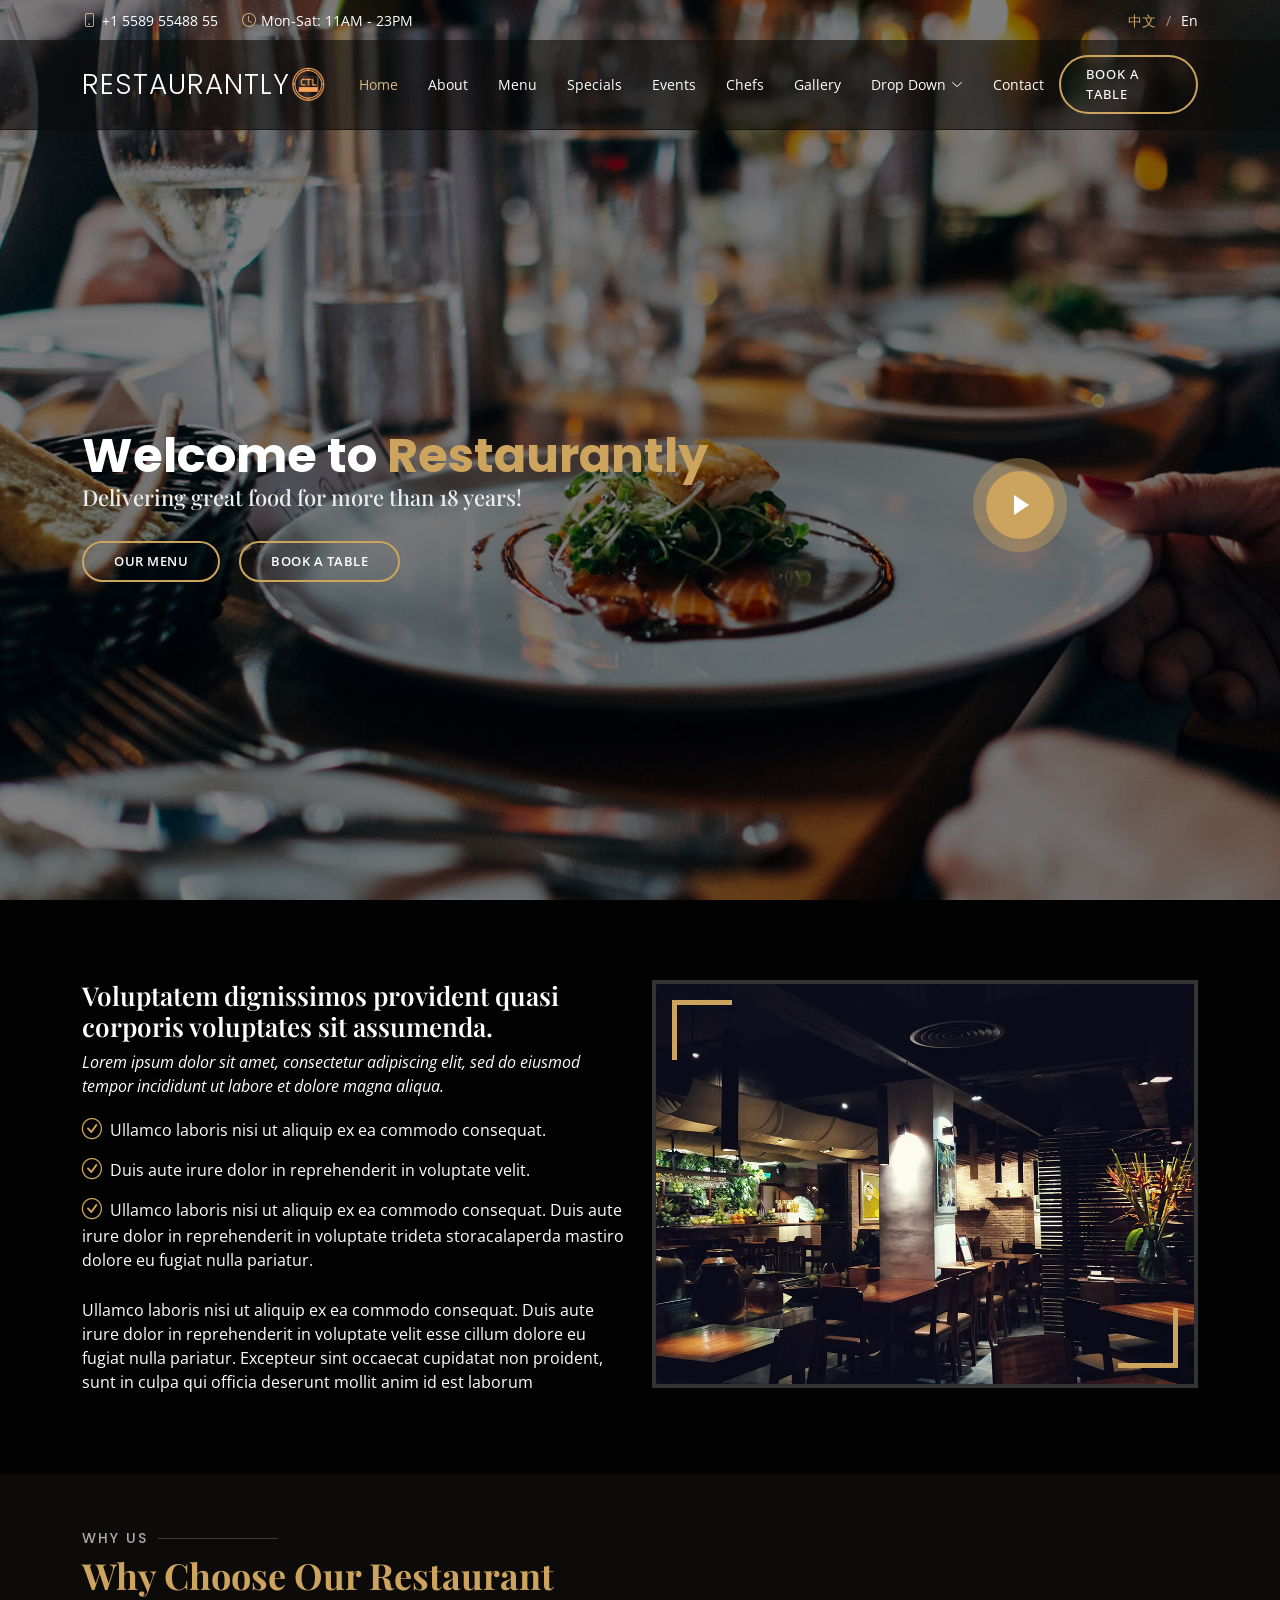
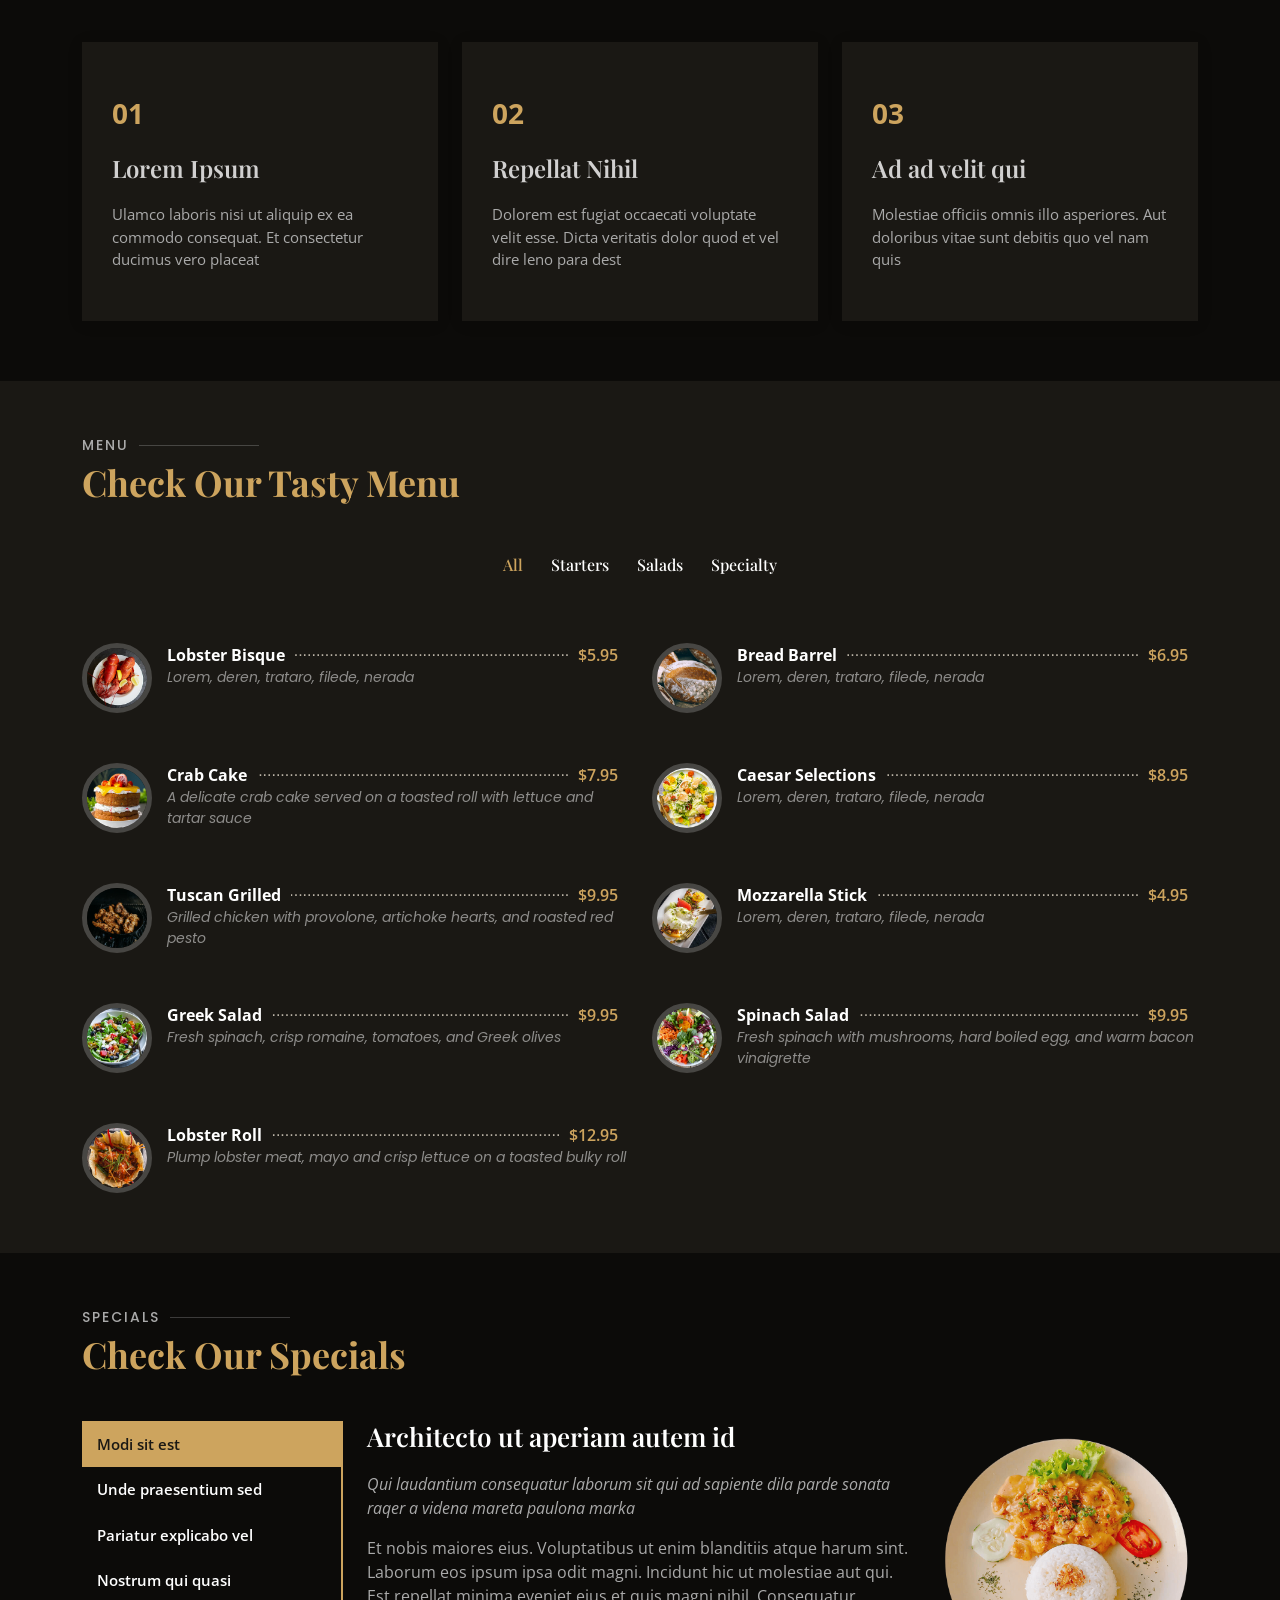
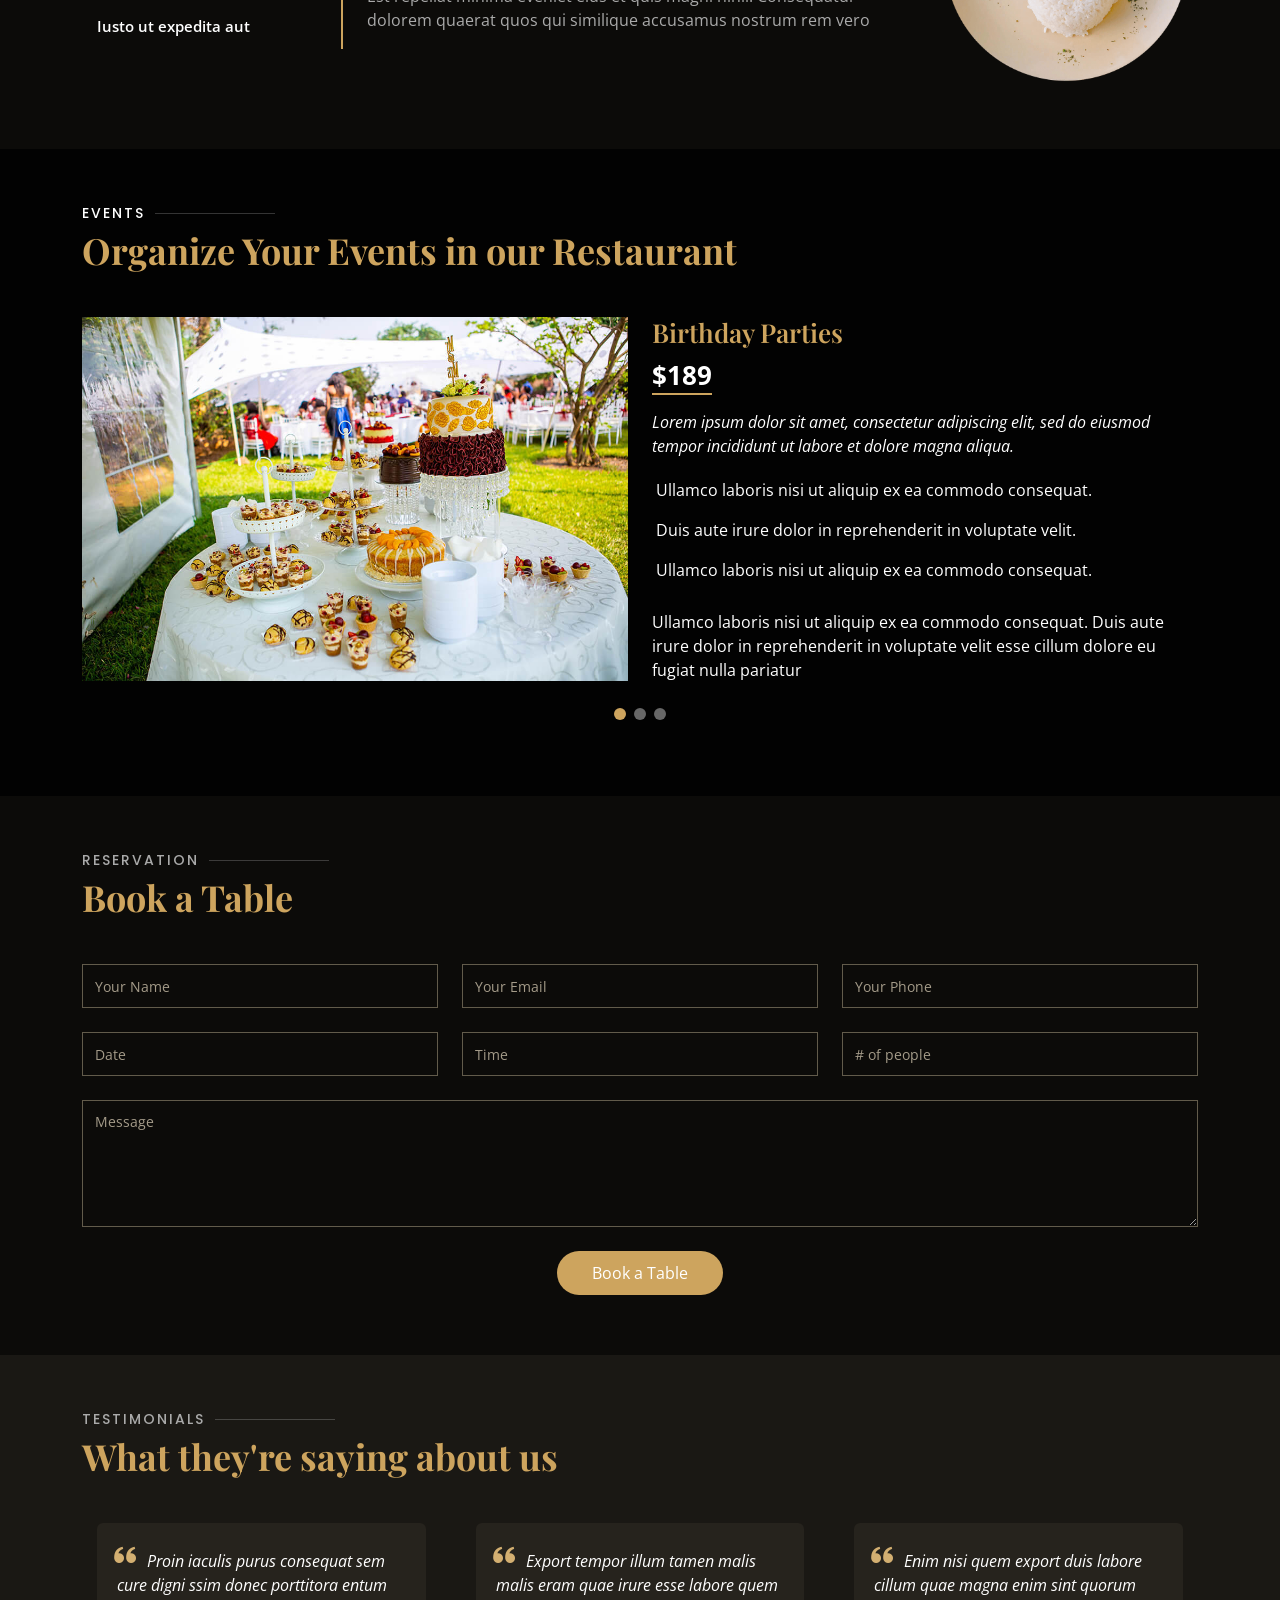
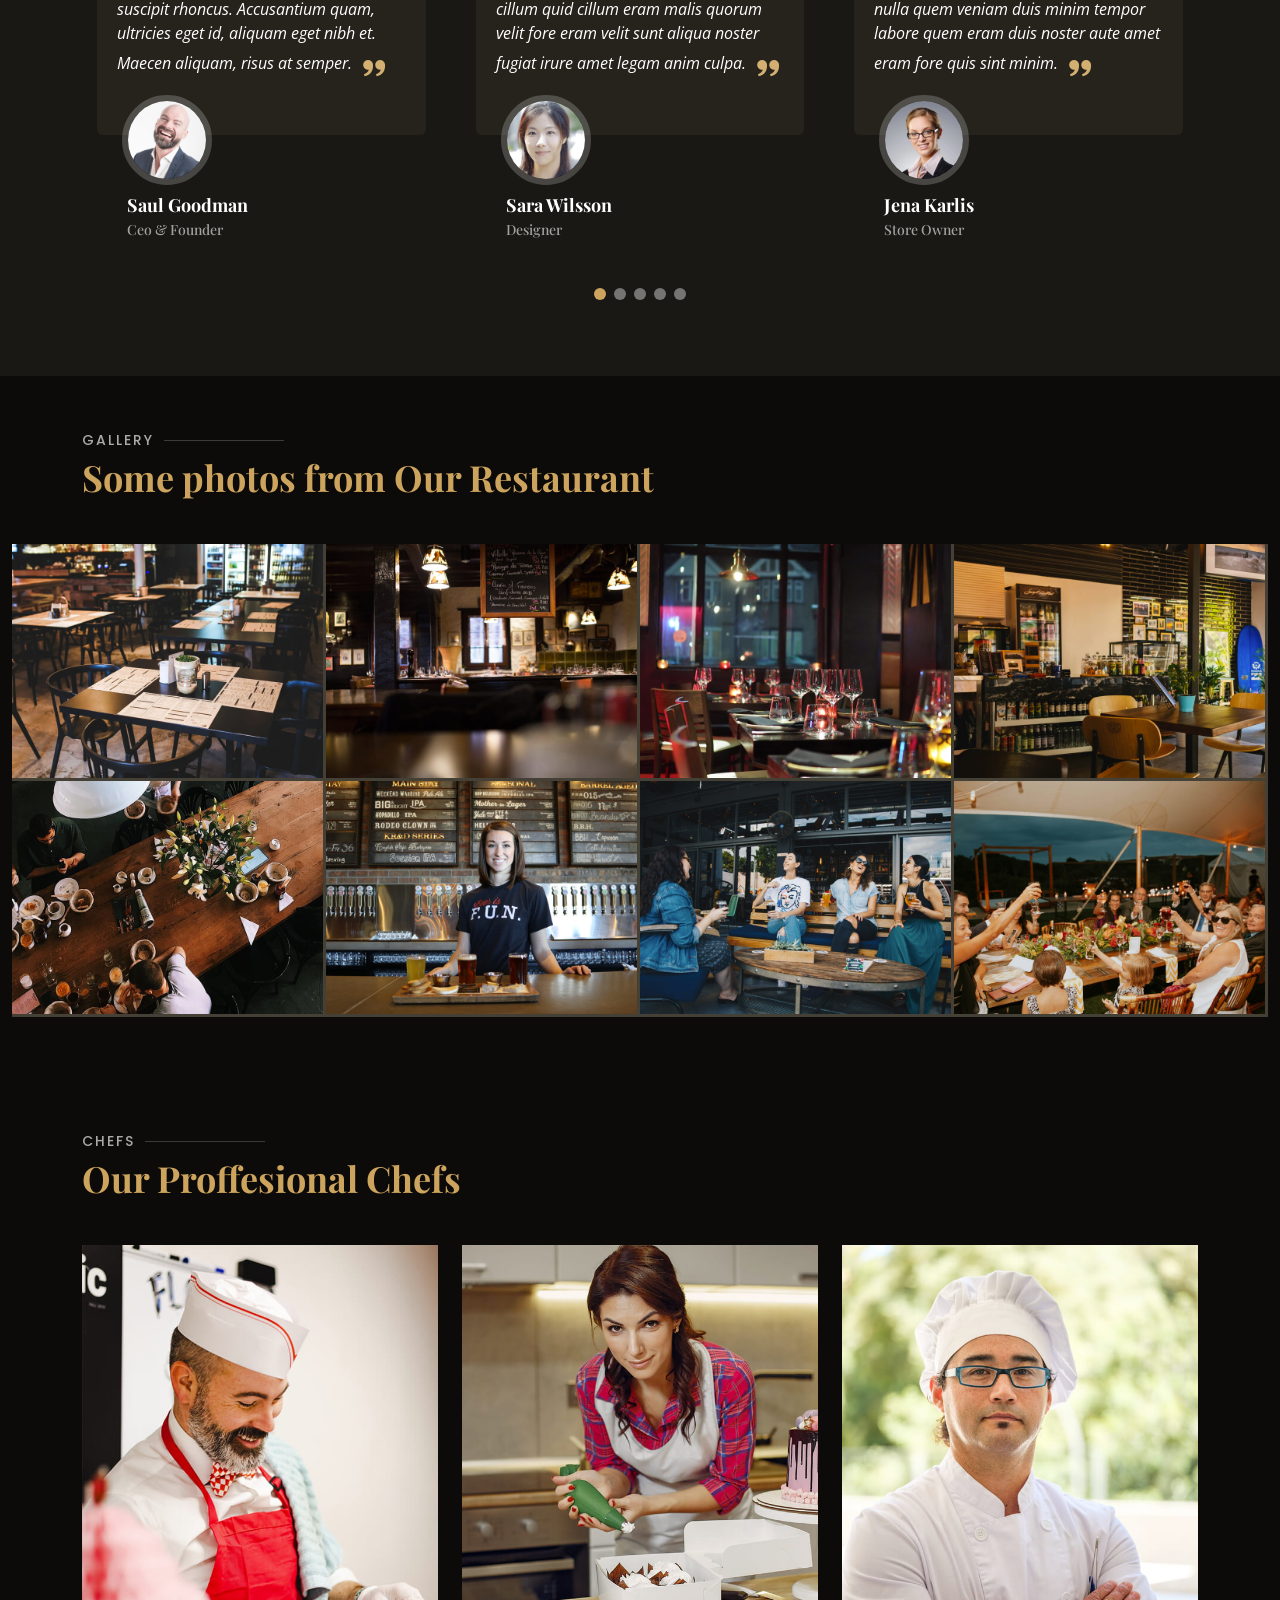
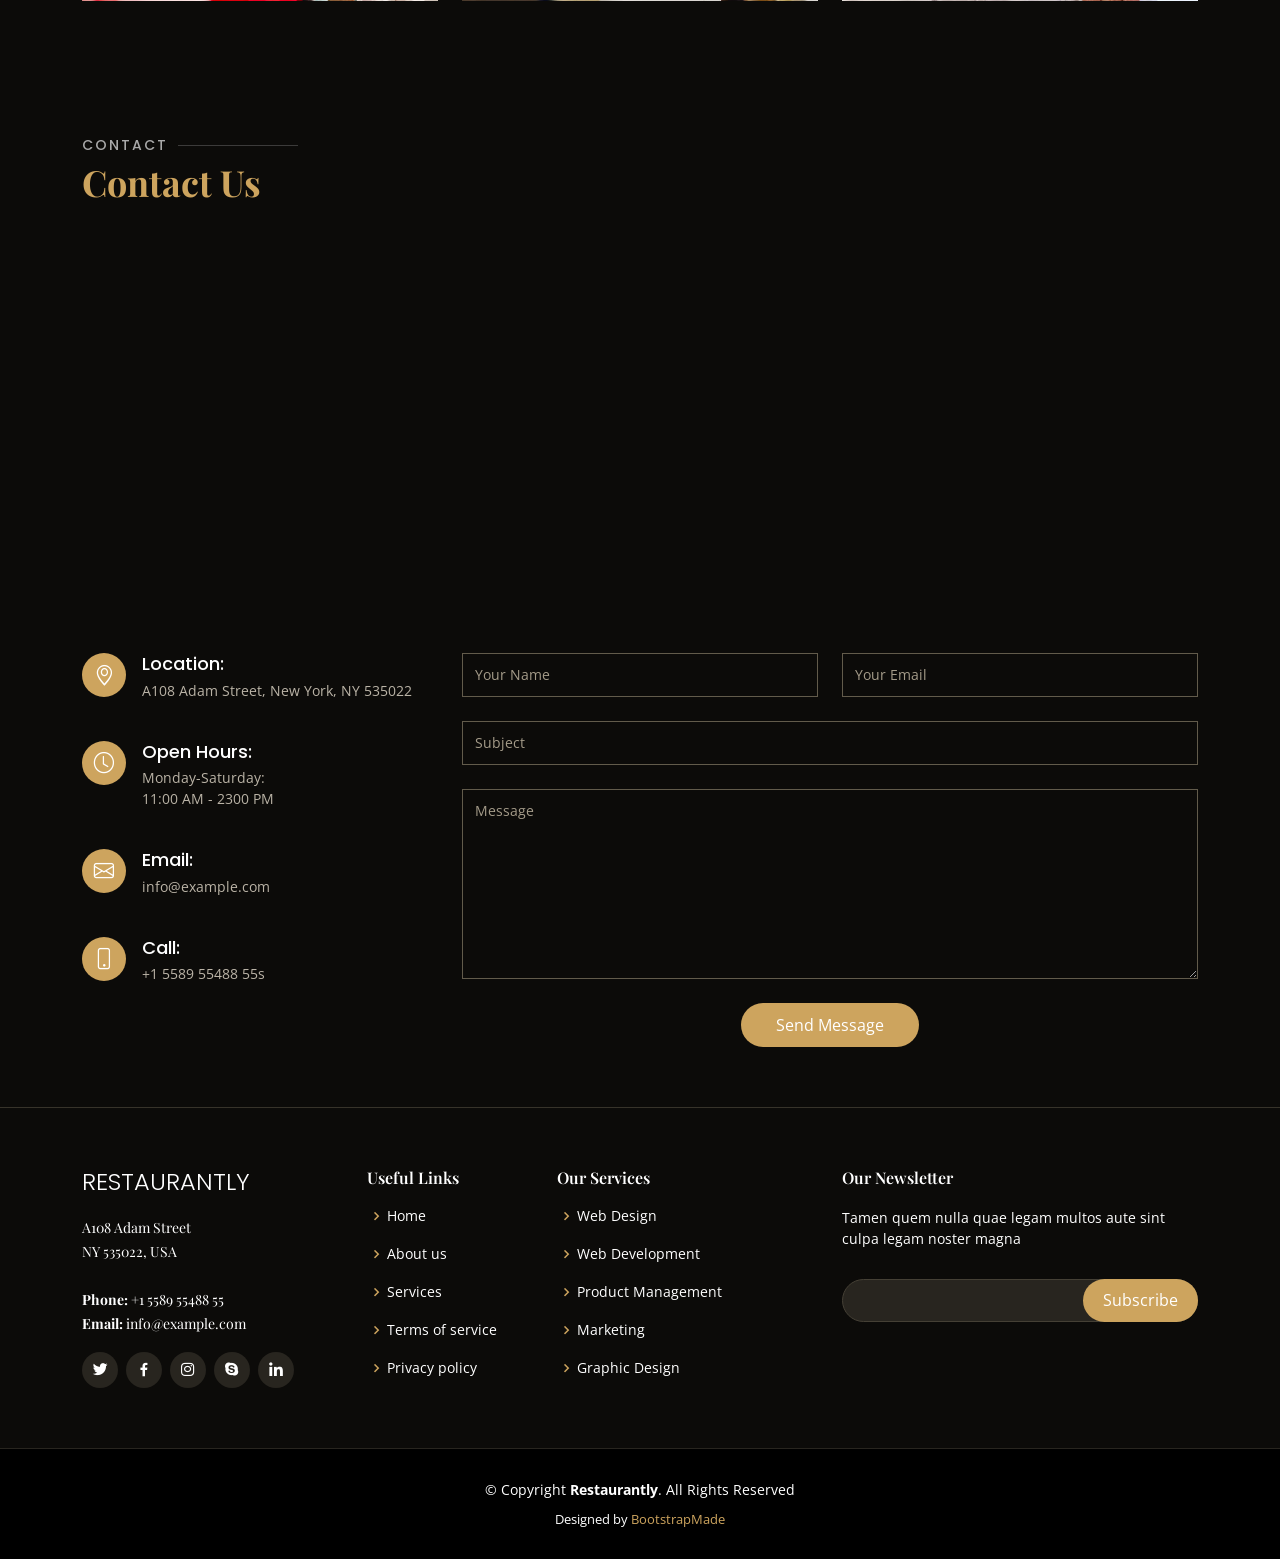
==== index.html @ 4e5dada5 "first commit" ====
<!DOCTYPE html>
<html>

<head>
  <meta charset="utf-8">
  <meta content="width=device-width, initial-scale=1.0" name="viewport">

  <title>Restaurantly Bootstrap Template - Index</title>
  <meta content="" name="description">
  <meta content="" name="keywords">

  <!-- Favicons -->
  <link href="assets/img/favicon.png" rel="icon">
  <link href="assets/img/apple-touch-icon.png" rel="apple-touch-icon">

  <!-- Google Fonts -->
  <link href="https://fonts.googleapis.com/css?family=Open+Sans:300,300i,400,400i,600,600i,700,700i|Playfair+Display:ital,wght@0,400;0,500;0,600;0,700;1,400;1,500;1,600;1,700|Poppins:300,300i,400,400i,500,500i,600,600i,700,700i" rel="stylesheet">

  <!-- Vendor CSS Files -->
  <link href="assets/vendor/animate.css/animate.min.css" rel="stylesheet">
  <link href="assets/vendor/aos/aos.css" rel="stylesheet">
  <link href="assets/vendor/bootstrap/css/bootstrap.min.css" rel="stylesheet">
  <link href="assets/vendor/bootstrap-icons/bootstrap-icons.css" rel="stylesheet">
  <link href="assets/vendor/boxicons/css/boxicons.min.css" rel="stylesheet">
  <link href="assets/vendor/glightbox/css/glightbox.min.css" rel="stylesheet">
  <link href="assets/vendor/swiper/swiper-bundle.min.css" rel="stylesheet">

  <!-- Template Main CSS File -->
  <link href="assets/css/style.css" rel="stylesheet">

  <!-- =======================================================
  * Template Name: Restaurantly - v3.1.0
  * Template URL: https://bootstrapmade.com/restaurantly-restaurant-template/
  * Author: BootstrapMade.com
  * License: https://bootstrapmade.com/license/
  ======================================================== -->
</head>

<body>

  <!-- ======= Top Bar ======= -->
  <div id="topbar" class="d-flex align-items-center fixed-top">
    <div class="container d-flex justify-content-center justify-content-md-between">

      <div class="contact-info d-flex align-items-center">
        <i class="bi bi-phone d-flex align-items-center"><span>+1 5589 55488 55</span></i>
        <i class="bi bi-clock d-flex align-items-center ms-4"><span> Mon-Sat: 11AM - 23PM</span></i>
      </div>

      <div class="languages d-none d-md-flex align-items-center">
        <ul>
          <li>中文</li>
          <li><a href="indexEn.html">En</a></li>
        </ul>
      </div>
    </div>
  </div>

  <!-- ======= Header ======= -->
  <header id="header" class="fixed-top d-flex align-items-cente">
    <div class="container-fluid container-xl d-flex align-items-center justify-content-lg-between">

      <h1 class="logo me-auto me-lg-0"><a href="index.html">Restaurantly</a></h1>
      <!-- Uncomment below if you prefer to use an image logo -->
      <a href="index.html" class="logo me-auto me-lg-0"><img src="assets/img/logo.png" alt="" class="img-fluid"></a>

      <nav id="navbar" class="navbar order-last order-lg-0">
        <ul>
          <li><a class="nav-link scrollto active" href="#hero">Home</a></li>
          <li><a class="nav-link scrollto" href="#about">About</a></li>
          <li><a class="nav-link scrollto" href="#menu">Menu</a></li>
          <li><a class="nav-link scrollto" href="#specials">Specials</a></li>
          <li><a class="nav-link scrollto" href="#events">Events</a></li>
          <li><a class="nav-link scrollto" href="#chefs">Chefs</a></li>
          <li><a class="nav-link scrollto" href="#gallery">Gallery</a></li>
          <li class="dropdown"><a href="#"><span>Drop Down</span> <i class="bi bi-chevron-down"></i></a>
            <ul>
              <li><a href="#">Drop Down 1</a></li>
              <li class="dropdown"><a href="#"><span>Deep Drop Down</span> <i class="bi bi-chevron-right"></i></a>
                <ul>
                  <li><a href="#">Deep Drop Down 1</a></li>
                  <li><a href="#">Deep Drop Down 2</a></li>
                  <li><a href="#">Deep Drop Down 3</a></li>
                  <li><a href="#">Deep Drop Down 4</a></li>
                  <li><a href="#">Deep Drop Down 5</a></li>
                </ul>
              </li>
              <li><a href="#">Drop Down 2</a></li>
              <li><a href="#">Drop Down 3</a></li>
              <li><a href="#">Drop Down 4</a></li>
            </ul>
          </li>
          <li><a class="nav-link scrollto" href="#contact">Contact</a></li>
        </ul>
        <i class="bi bi-list mobile-nav-toggle"></i>
      </nav><!-- .navbar -->
      <a href="#book-a-table" class="book-a-table-btn scrollto d-none d-lg-flex">Book a table</a>

    </div>
  </header><!-- End Header -->

  <!-- ======= Hero Section ======= -->
  <section id="hero" class="d-flex align-items-center">
    <div class="container position-relative text-center text-lg-start" data-aos="zoom-in" data-aos-delay="100">
      <div class="row">
        <div class="col-lg-8">
          <h1>Welcome to <span>Restaurantly</span></h1>
          <h2>Delivering great food for more than 18 years!</h2>

          <div class="btns">
            <a href="#menu" class="btn-menu animated fadeInUp scrollto">Our Menu</a>
            <a href="#book-a-table" class="btn-book animated fadeInUp scrollto">Book a Table</a>
          </div>
        </div>
        <div class="col-lg-4 d-flex align-items-center justify-content-center position-relative" data-aos="zoom-in" data-aos-delay="200">
          <a href="https://www.youtube.com/watch?v=GlrxcuEDyF8" class="glightbox play-btn"></a>
        </div>

      </div>
    </div>
  </section><!-- End Hero -->

  <main id="main">

    <!-- ======= About Section ======= -->
    <section id="about" class="about">
      <div class="container" data-aos="fade-up">

        <div class="row">
          <div class="col-lg-6 order-1 order-lg-2" data-aos="zoom-in" data-aos-delay="100">
            <div class="about-img">
              <img src="assets/img/about.jpg" alt="">
            </div>
          </div>
          <div class="col-lg-6 pt-4 pt-lg-0 order-2 order-lg-1 content">
            <h3>Voluptatem dignissimos provident quasi corporis voluptates sit assumenda.</h3>
            <p class="fst-italic">
              Lorem ipsum dolor sit amet, consectetur adipiscing elit, sed do eiusmod tempor incididunt ut labore et dolore
              magna aliqua.
            </p>
            <ul>
              <li><i class="bi bi-check-circle"></i> Ullamco laboris nisi ut aliquip ex ea commodo consequat.</li>
              <li><i class="bi bi-check-circle"></i> Duis aute irure dolor in reprehenderit in voluptate velit.</li>
              <li><i class="bi bi-check-circle"></i> Ullamco laboris nisi ut aliquip ex ea commodo consequat. Duis aute irure dolor in reprehenderit in voluptate trideta storacalaperda mastiro dolore eu fugiat nulla pariatur.</li>
            </ul>
            <p>
              Ullamco laboris nisi ut aliquip ex ea commodo consequat. Duis aute irure dolor in reprehenderit in voluptate
              velit esse cillum dolore eu fugiat nulla pariatur. Excepteur sint occaecat cupidatat non proident, sunt in
              culpa qui officia deserunt mollit anim id est laborum
            </p>
          </div>
        </div>

      </div>
    </section><!-- End About Section -->

    <!-- ======= Why Us Section ======= -->
    <section id="why-us" class="why-us">
      <div class="container" data-aos="fade-up">

        <div class="section-title">
          <h2>Why Us</h2>
          <p>Why Choose Our Restaurant</p>
        </div>

        <div class="row">

          <div class="col-lg-4">
            <div class="box" data-aos="zoom-in" data-aos-delay="100">
              <span>01</span>
              <h4>Lorem Ipsum</h4>
              <p>Ulamco laboris nisi ut aliquip ex ea commodo consequat. Et consectetur ducimus vero placeat</p>
            </div>
          </div>

          <div class="col-lg-4 mt-4 mt-lg-0">
            <div class="box" data-aos="zoom-in" data-aos-delay="200">
              <span>02</span>
              <h4>Repellat Nihil</h4>
              <p>Dolorem est fugiat occaecati voluptate velit esse. Dicta veritatis dolor quod et vel dire leno para dest</p>
            </div>
          </div>

          <div class="col-lg-4 mt-4 mt-lg-0">
            <div class="box" data-aos="zoom-in" data-aos-delay="300">
              <span>03</span>
              <h4> Ad ad velit qui</h4>
              <p>Molestiae officiis omnis illo asperiores. Aut doloribus vitae sunt debitis quo vel nam quis</p>
            </div>
          </div>

        </div>

      </div>
    </section><!-- End Why Us Section -->

    <!-- ======= Menu Section ======= -->
    <section id="menu" class="menu section-bg">
      <div class="container" data-aos="fade-up">

        <div class="section-title">
          <h2>Menu</h2>
          <p>Check Our Tasty Menu</p>
        </div>

        <div class="row" data-aos="fade-up" data-aos-delay="100">
          <div class="col-lg-12 d-flex justify-content-center">
            <ul id="menu-flters">
              <li data-filter="*" class="filter-active">All</li>
              <li data-filter=".filter-starters">Starters</li>
              <li data-filter=".filter-salads">Salads</li>
              <li data-filter=".filter-specialty">Specialty</li>
            </ul>
          </div>
        </div>

        <div class="row menu-container" data-aos="fade-up" data-aos-delay="200">

          <div class="col-lg-6 menu-item filter-starters">
            <img src="assets/img/menu/lobster-bisque.jpg" class="menu-img" alt="">
            <div class="menu-content">
              <a href="#">Lobster Bisque</a><span>$5.95</span>
            </div>
            <div class="menu-ingredients">
              Lorem, deren, trataro, filede, nerada
            </div>
          </div>

          <div class="col-lg-6 menu-item filter-specialty">
            <img src="assets/img/menu/bread-barrel.jpg" class="menu-img" alt="">
            <div class="menu-content">
              <a href="#">Bread Barrel</a><span>$6.95</span>
            </div>
            <div class="menu-ingredients">
              Lorem, deren, trataro, filede, nerada
            </div>
          </div>

          <div class="col-lg-6 menu-item filter-starters">
            <img src="assets/img/menu/cake.jpg" class="menu-img" alt="">
            <div class="menu-content">
              <a href="#">Crab Cake</a><span>$7.95</span>
            </div>
            <div class="menu-ingredients">
              A delicate crab cake served on a toasted roll with lettuce and tartar sauce
            </div>
          </div>

          <div class="col-lg-6 menu-item filter-salads">
            <img src="assets/img/menu/caesar.jpg" class="menu-img" alt="">
            <div class="menu-content">
              <a href="#">Caesar Selections</a><span>$8.95</span>
            </div>
            <div class="menu-ingredients">
              Lorem, deren, trataro, filede, nerada
            </div>
          </div>

          <div class="col-lg-6 menu-item filter-specialty">
            <img src="assets/img/menu/tuscan-grilled.jpg" class="menu-img" alt="">
            <div class="menu-content">
              <a href="#">Tuscan Grilled</a><span>$9.95</span>
            </div>
            <div class="menu-ingredients">
              Grilled chicken with provolone, artichoke hearts, and roasted red pesto
            </div>
          </div>

          <div class="col-lg-6 menu-item filter-starters">
            <img src="assets/img/menu/mozzarella.jpg" class="menu-img" alt="">
            <div class="menu-content">
              <a href="#">Mozzarella Stick</a><span>$4.95</span>
            </div>
            <div class="menu-ingredients">
              Lorem, deren, trataro, filede, nerada
            </div>
          </div>

          <div class="col-lg-6 menu-item filter-salads">
            <img src="assets/img/menu/greek-salad.jpg" class="menu-img" alt="">
            <div class="menu-content">
              <a href="#">Greek Salad</a><span>$9.95</span>
            </div>
            <div class="menu-ingredients">
              Fresh spinach, crisp romaine, tomatoes, and Greek olives
            </div>
          </div>

          <div class="col-lg-6 menu-item filter-salads">
            <img src="assets/img/menu/spinach-salad.jpg" class="menu-img" alt="">
            <div class="menu-content">
              <a href="#">Spinach Salad</a><span>$9.95</span>
            </div>
            <div class="menu-ingredients">
              Fresh spinach with mushrooms, hard boiled egg, and warm bacon vinaigrette
            </div>
          </div>

          <div class="col-lg-6 menu-item filter-specialty">
            <img src="assets/img/menu/lobster-roll.jpg" class="menu-img" alt="">
            <div class="menu-content">
              <a href="#">Lobster Roll</a><span>$12.95</span>
            </div>
            <div class="menu-ingredients">
              Plump lobster meat, mayo and crisp lettuce on a toasted bulky roll
            </div>
          </div>

        </div>

      </div>
    </section><!-- End Menu Section -->

    <!-- ======= Specials Section ======= -->
    <section id="specials" class="specials">
      <div class="container" data-aos="fade-up">

        <div class="section-title">
          <h2>Specials</h2>
          <p>Check Our Specials</p>
        </div>

        <div class="row" data-aos="fade-up" data-aos-delay="100">
          <div class="col-lg-3">
            <ul class="nav nav-tabs flex-column">
              <li class="nav-item">
                <a class="nav-link active show" data-bs-toggle="tab" href="#tab-1">Modi sit est</a>
              </li>
              <li class="nav-item">
                <a class="nav-link" data-bs-toggle="tab" href="#tab-2">Unde praesentium sed</a>
              </li>
              <li class="nav-item">
                <a class="nav-link" data-bs-toggle="tab" href="#tab-3">Pariatur explicabo vel</a>
              </li>
              <li class="nav-item">
                <a class="nav-link" data-bs-toggle="tab" href="#tab-4">Nostrum qui quasi</a>
              </li>
              <li class="nav-item">
                <a class="nav-link" data-bs-toggle="tab" href="#tab-5">Iusto ut expedita aut</a>
              </li>
            </ul>
          </div>
          <div class="col-lg-9 mt-4 mt-lg-0">
            <div class="tab-content">
              <div class="tab-pane active show" id="tab-1">
                <div class="row">
                  <div class="col-lg-8 details order-2 order-lg-1">
                    <h3>Architecto ut aperiam autem id</h3>
                    <p class="fst-italic">Qui laudantium consequatur laborum sit qui ad sapiente dila parde sonata raqer a videna mareta paulona marka</p>
                    <p>Et nobis maiores eius. Voluptatibus ut enim blanditiis atque harum sint. Laborum eos ipsum ipsa odit magni. Incidunt hic ut molestiae aut qui. Est repellat minima eveniet eius et quis magni nihil. Consequatur dolorem quaerat quos qui similique accusamus nostrum rem vero</p>
                  </div>
                  <div class="col-lg-4 text-center order-1 order-lg-2">
                    <img src="assets/img/specials-1.png" alt="" class="img-fluid">
                  </div>
                </div>
              </div>
              <div class="tab-pane" id="tab-2">
                <div class="row">
                  <div class="col-lg-8 details order-2 order-lg-1">
                    <h3>Et blanditiis nemo veritatis excepturi</h3>
                    <p class="fst-italic">Qui laudantium consequatur laborum sit qui ad sapiente dila parde sonata raqer a videna mareta paulona marka</p>
                    <p>Ea ipsum voluptatem consequatur quis est. Illum error ullam omnis quia et reiciendis sunt sunt est. Non aliquid repellendus itaque accusamus eius et velit ipsa voluptates. Optio nesciunt eaque beatae accusamus lerode pakto madirna desera vafle de nideran pal</p>
                  </div>
                  <div class="col-lg-4 text-center order-1 order-lg-2">
                    <img src="assets/img/specials-2.png" alt="" class="img-fluid">
                  </div>
                </div>
              </div>
              <div class="tab-pane" id="tab-3">
                <div class="row">
                  <div class="col-lg-8 details order-2 order-lg-1">
                    <h3>Impedit facilis occaecati odio neque aperiam sit</h3>
                    <p class="fst-italic">Eos voluptatibus quo. Odio similique illum id quidem non enim fuga. Qui natus non sunt dicta dolor et. In asperiores velit quaerat perferendis aut</p>
                    <p>Iure officiis odit rerum. Harum sequi eum illum corrupti culpa veritatis quisquam. Neque necessitatibus illo rerum eum ut. Commodi ipsam minima molestiae sed laboriosam a iste odio. Earum odit nesciunt fugiat sit ullam. Soluta et harum voluptatem optio quae</p>
                  </div>
                  <div class="col-lg-4 text-center order-1 order-lg-2">
                    <img src="assets/img/specials-3.png" alt="" class="img-fluid">
                  </div>
                </div>
              </div>
              <div class="tab-pane" id="tab-4">
                <div class="row">
                  <div class="col-lg-8 details order-2 order-lg-1">
                    <h3>Fuga dolores inventore laboriosam ut est accusamus laboriosam dolore</h3>
                    <p class="fst-italic">Totam aperiam accusamus. Repellat consequuntur iure voluptas iure porro quis delectus</p>
                    <p>Eaque consequuntur consequuntur libero expedita in voluptas. Nostrum ipsam necessitatibus aliquam fugiat debitis quis velit. Eum ex maxime error in consequatur corporis atque. Eligendi asperiores sed qui veritatis aperiam quia a laborum inventore</p>
                  </div>
                  <div class="col-lg-4 text-center order-1 order-lg-2">
                    <img src="assets/img/specials-4.png" alt="" class="img-fluid">
                  </div>
                </div>
              </div>
              <div class="tab-pane" id="tab-5">
                <div class="row">
                  <div class="col-lg-8 details order-2 order-lg-1">
                    <h3>Est eveniet ipsam sindera pad rone matrelat sando reda</h3>
                    <p class="fst-italic">Omnis blanditiis saepe eos autem qui sunt debitis porro quia.</p>
                    <p>Exercitationem nostrum omnis. Ut reiciendis repudiandae minus. Omnis recusandae ut non quam ut quod eius qui. Ipsum quia odit vero atque qui quibusdam amet. Occaecati sed est sint aut vitae molestiae voluptate vel</p>
                  </div>
                  <div class="col-lg-4 text-center order-1 order-lg-2">
                    <img src="assets/img/specials-5.png" alt="" class="img-fluid">
                  </div>
                </div>
              </div>
            </div>
          </div>
        </div>

      </div>
    </section><!-- End Specials Section -->

    <!-- ======= Events Section ======= -->
    <section id="events" class="events">
      <div class="container" data-aos="fade-up">

        <div class="section-title">
          <h2>Events</h2>
          <p>Organize Your Events in our Restaurant</p>
        </div>

        <div class="events-slider swiper-container" data-aos="fade-up" data-aos-delay="100">
          <div class="swiper-wrapper">

            <div class="swiper-slide">
              <div class="row event-item">
                <div class="col-lg-6">
                  <img src="assets/img/event-birthday.jpg" class="img-fluid" alt="">
                </div>
                <div class="col-lg-6 pt-4 pt-lg-0 content">
                  <h3>Birthday Parties</h3>
                  <div class="price">
                    <p><span>$189</span></p>
                  </div>
                  <p class="fst-italic">
                    Lorem ipsum dolor sit amet, consectetur adipiscing elit, sed do eiusmod tempor incididunt ut labore et dolore
                    magna aliqua.
                  </p>
                  <ul>
                    <li><i class="bi bi-check-circled"></i> Ullamco laboris nisi ut aliquip ex ea commodo consequat.</li>
                    <li><i class="bi bi-check-circled"></i> Duis aute irure dolor in reprehenderit in voluptate velit.</li>
                    <li><i class="bi bi-check-circled"></i> Ullamco laboris nisi ut aliquip ex ea commodo consequat.</li>
                  </ul>
                  <p>
                    Ullamco laboris nisi ut aliquip ex ea commodo consequat. Duis aute irure dolor in reprehenderit in voluptate
                    velit esse cillum dolore eu fugiat nulla pariatur
                  </p>
                </div>
              </div>
            </div><!-- End testimonial item -->

            <div class="swiper-slide">
              <div class="row event-item">
                <div class="col-lg-6">
                  <img src="assets/img/event-private.jpg" class="img-fluid" alt="">
                </div>
                <div class="col-lg-6 pt-4 pt-lg-0 content">
                  <h3>Private Parties</h3>
                  <div class="price">
                    <p><span>$290</span></p>
                  </div>
                  <p class="fst-italic">
                    Lorem ipsum dolor sit amet, consectetur adipiscing elit, sed do eiusmod tempor incididunt ut labore et dolore
                    magna aliqua.
                  </p>
                  <ul>
                    <li><i class="bi bi-check-circled"></i> Ullamco laboris nisi ut aliquip ex ea commodo consequat.</li>
                    <li><i class="bi bi-check-circled"></i> Duis aute irure dolor in reprehenderit in voluptate velit.</li>
                    <li><i class="bi bi-check-circled"></i> Ullamco laboris nisi ut aliquip ex ea commodo consequat.</li>
                  </ul>
                  <p>
                    Ullamco laboris nisi ut aliquip ex ea commodo consequat. Duis aute irure dolor in reprehenderit in voluptate
                    velit esse cillum dolore eu fugiat nulla pariatur
                  </p>
                </div>
              </div>
            </div><!-- End testimonial item -->

            <div class="swiper-slide">
              <div class="row event-item">
                <div class="col-lg-6">
                  <img src="assets/img/event-custom.jpg" class="img-fluid" alt="">
                </div>
                <div class="col-lg-6 pt-4 pt-lg-0 content">
                  <h3>Custom Parties</h3>
                  <div class="price">
                    <p><span>$99</span></p>
                  </div>
                  <p class="fst-italic">
                    Lorem ipsum dolor sit amet, consectetur adipiscing elit, sed do eiusmod tempor incididunt ut labore et dolore
                    magna aliqua.
                  </p>
                  <ul>
                    <li><i class="bi bi-check-circled"></i> Ullamco laboris nisi ut aliquip ex ea commodo consequat.</li>
                    <li><i class="bi bi-check-circled"></i> Duis aute irure dolor in reprehenderit in voluptate velit.</li>
                    <li><i class="bi bi-check-circled"></i> Ullamco laboris nisi ut aliquip ex ea commodo consequat.</li>
                  </ul>
                  <p>
                    Ullamco laboris nisi ut aliquip ex ea commodo consequat. Duis aute irure dolor in reprehenderit in voluptate
                    velit esse cillum dolore eu fugiat nulla pariatur
                  </p>
                </div>
              </div>
            </div><!-- End testimonial item -->

          </div>
          <div class="swiper-pagination"></div>
        </div>

      </div>
    </section><!-- End Events Section -->

    <!-- ======= Book A Table Section ======= -->
    <section id="book-a-table" class="book-a-table">
      <div class="container" data-aos="fade-up">

        <div class="section-title">
          <h2>Reservation</h2>
          <p>Book a Table</p>
        </div>

        <form action="forms/book-a-table.php" method="post" role="form" class="php-email-form" data-aos="fade-up" data-aos-delay="100">
          <div class="row">
            <div class="col-lg-4 col-md-6 form-group">
              <input type="text" name="name" class="form-control" id="name" placeholder="Your Name" data-rule="minlen:4" data-msg="Please enter at least 4 chars">
              <div class="validate"></div>
            </div>
            <div class="col-lg-4 col-md-6 form-group mt-3 mt-md-0">
              <input type="email" class="form-control" name="email" id="email" placeholder="Your Email" data-rule="email" data-msg="Please enter a valid email">
              <div class="validate"></div>
            </div>
            <div class="col-lg-4 col-md-6 form-group mt-3 mt-md-0">
              <input type="text" class="form-control" name="phone" id="phone" placeholder="Your Phone" data-rule="minlen:4" data-msg="Please enter at least 4 chars">
              <div class="validate"></div>
            </div>
            <div class="col-lg-4 col-md-6 form-group mt-3">
              <input type="text" name="date" class="form-control" id="date" placeholder="Date" data-rule="minlen:4" data-msg="Please enter at least 4 chars">
              <div class="validate"></div>
            </div>
            <div class="col-lg-4 col-md-6 form-group mt-3">
              <input type="text" class="form-control" name="time" id="time" placeholder="Time" data-rule="minlen:4" data-msg="Please enter at least 4 chars">
              <div class="validate"></div>
            </div>
            <div class="col-lg-4 col-md-6 form-group mt-3">
              <input type="number" class="form-control" name="people" id="people" placeholder="# of people" data-rule="minlen:1" data-msg="Please enter at least 1 chars">
              <div class="validate"></div>
            </div>
          </div>
          <div class="form-group mt-3">
            <textarea class="form-control" name="message" rows="5" placeholder="Message"></textarea>
            <div class="validate"></div>
          </div>
          <div class="mb-3">
            <div class="loading">Loading</div>
            <div class="error-message"></div>
            <div class="sent-message">Your booking request was sent. We will call back or send an Email to confirm your reservation. Thank you!</div>
          </div>
          <div class="text-center"><button type="submit">Book a Table</button></div>
        </form>

      </div>
    </section><!-- End Book A Table Section -->

    <!-- ======= Testimonials Section ======= -->
    <section id="testimonials" class="testimonials section-bg">
      <div class="container" data-aos="fade-up">

        <div class="section-title">
          <h2>Testimonials</h2>
          <p>What they're saying about us</p>
        </div>

        <div class="testimonials-slider swiper-container" data-aos="fade-up" data-aos-delay="100">
          <div class="swiper-wrapper">

            <div class="swiper-slide">
              <div class="testimonial-item">
                <p>
                  <i class="bx bxs-quote-alt-left quote-icon-left"></i>
                  Proin iaculis purus consequat sem cure digni ssim donec porttitora entum suscipit rhoncus. Accusantium quam, ultricies eget id, aliquam eget nibh et. Maecen aliquam, risus at semper.
                  <i class="bx bxs-quote-alt-right quote-icon-right"></i>
                </p>
                <img src="assets/img/testimonials/testimonials-1.jpg" class="testimonial-img" alt="">
                <h3>Saul Goodman</h3>
                <h4>Ceo &amp; Founder</h4>
              </div>
            </div><!-- End testimonial item -->

            <div class="swiper-slide">
              <div class="testimonial-item">
                <p>
                  <i class="bx bxs-quote-alt-left quote-icon-left"></i>
                  Export tempor illum tamen malis malis eram quae irure esse labore quem cillum quid cillum eram malis quorum velit fore eram velit sunt aliqua noster fugiat irure amet legam anim culpa.
                  <i class="bx bxs-quote-alt-right quote-icon-right"></i>
                </p>
                <img src="assets/img/testimonials/testimonials-2.jpg" class="testimonial-img" alt="">
                <h3>Sara Wilsson</h3>
                <h4>Designer</h4>
              </div>
            </div><!-- End testimonial item -->

            <div class="swiper-slide">
              <div class="testimonial-item">
                <p>
                  <i class="bx bxs-quote-alt-left quote-icon-left"></i>
                  Enim nisi quem export duis labore cillum quae magna enim sint quorum nulla quem veniam duis minim tempor labore quem eram duis noster aute amet eram fore quis sint minim.
                  <i class="bx bxs-quote-alt-right quote-icon-right"></i>
                </p>
                <img src="assets/img/testimonials/testimonials-3.jpg" class="testimonial-img" alt="">
                <h3>Jena Karlis</h3>
                <h4>Store Owner</h4>
              </div>
            </div><!-- End testimonial item -->

            <div class="swiper-slide">
              <div class="testimonial-item">
                <p>
                  <i class="bx bxs-quote-alt-left quote-icon-left"></i>
                  Fugiat enim eram quae cillum dolore dolor amet nulla culpa multos export minim fugiat minim velit minim dolor enim duis veniam ipsum anim magna sunt elit fore quem dolore labore illum veniam.
                  <i class="bx bxs-quote-alt-right quote-icon-right"></i>
                </p>
                <img src="assets/img/testimonials/testimonials-4.jpg" class="testimonial-img" alt="">
                <h3>Matt Brandon</h3>
                <h4>Freelancer</h4>
              </div>
            </div><!-- End testimonial item -->

            <div class="swiper-slide">
              <div class="testimonial-item">
                <p>
                  <i class="bx bxs-quote-alt-left quote-icon-left"></i>
                  Quis quorum aliqua sint quem legam fore sunt eram irure aliqua veniam tempor noster veniam enim culpa labore duis sunt culpa nulla illum cillum fugiat legam esse veniam culpa fore nisi cillum quid.
                  <i class="bx bxs-quote-alt-right quote-icon-right"></i>
                </p>
                <img src="assets/img/testimonials/testimonials-5.jpg" class="testimonial-img" alt="">
                <h3>John Larson</h3>
                <h4>Entrepreneur</h4>
              </div>
            </div><!-- End testimonial item -->

          </div>
          <div class="swiper-pagination"></div>
        </div>

      </div>
    </section><!-- End Testimonials Section -->

    <!-- ======= Gallery Section ======= -->
    <section id="gallery" class="gallery">

      <div class="container" data-aos="fade-up">
        <div class="section-title">
          <h2>Gallery</h2>
          <p>Some photos from Our Restaurant</p>
        </div>
      </div>

      <div class="container-fluid" data-aos="fade-up" data-aos-delay="100">

        <div class="row g-0">

          <div class="col-lg-3 col-md-4">
            <div class="gallery-item">
              <a href="assets/img/gallery/gallery-1.jpg" class="gallery-lightbox" data-gall="gallery-item">
                <img src="assets/img/gallery/gallery-1.jpg" alt="" class="img-fluid">
              </a>
            </div>
          </div>

          <div class="col-lg-3 col-md-4">
            <div class="gallery-item">
              <a href="assets/img/gallery/gallery-2.jpg" class="gallery-lightbox" data-gall="gallery-item">
                <img src="assets/img/gallery/gallery-2.jpg" alt="" class="img-fluid">
              </a>
            </div>
          </div>

          <div class="col-lg-3 col-md-4">
            <div class="gallery-item">
              <a href="assets/img/gallery/gallery-3.jpg" class="gallery-lightbox" data-gall="gallery-item">
                <img src="assets/img/gallery/gallery-3.jpg" alt="" class="img-fluid">
              </a>
            </div>
          </div>

          <div class="col-lg-3 col-md-4">
            <div class="gallery-item">
              <a href="assets/img/gallery/gallery-4.jpg" class="gallery-lightbox" data-gall="gallery-item">
                <img src="assets/img/gallery/gallery-4.jpg" alt="" class="img-fluid">
              </a>
            </div>
          </div>

          <div class="col-lg-3 col-md-4">
            <div class="gallery-item">
              <a href="assets/img/gallery/gallery-5.jpg" class="gallery-lightbox" data-gall="gallery-item">
                <img src="assets/img/gallery/gallery-5.jpg" alt="" class="img-fluid">
              </a>
            </div>
          </div>

          <div class="col-lg-3 col-md-4">
            <div class="gallery-item">
              <a href="assets/img/gallery/gallery-6.jpg" class="gallery-lightbox" data-gall="gallery-item">
                <img src="assets/img/gallery/gallery-6.jpg" alt="" class="img-fluid">
              </a>
            </div>
          </div>

          <div class="col-lg-3 col-md-4">
            <div class="gallery-item">
              <a href="assets/img/gallery/gallery-7.jpg" class="gallery-lightbox" data-gall="gallery-item">
                <img src="assets/img/gallery/gallery-7.jpg" alt="" class="img-fluid">
              </a>
            </div>
          </div>

          <div class="col-lg-3 col-md-4">
            <div class="gallery-item">
              <a href="assets/img/gallery/gallery-8.jpg" class="gallery-lightbox" data-gall="gallery-item">
                <img src="assets/img/gallery/gallery-8.jpg" alt="" class="img-fluid">
              </a>
            </div>
          </div>

        </div>

      </div>
    </section><!-- End Gallery Section -->

    <!-- ======= Chefs Section ======= -->
    <section id="chefs" class="chefs">
      <div class="container" data-aos="fade-up">

        <div class="section-title">
          <h2>Chefs</h2>
          <p>Our Proffesional Chefs</p>
        </div>

        <div class="row">

          <div class="col-lg-4 col-md-6">
            <div class="member" data-aos="zoom-in" data-aos-delay="100">
              <img src="assets/img/chefs/chefs-1.jpg" class="img-fluid" alt="">
              <div class="member-info">
                <div class="member-info-content">
                  <h4>Walter White</h4>
                  <span>Master Chef</span>
                </div>
                <div class="social">
                  <a href=""><i class="bi bi-twitter"></i></a>
                  <a href=""><i class="bi bi-facebook"></i></a>
                  <a href=""><i class="bi bi-instagram"></i></a>
                  <a href=""><i class="bi bi-linkedin"></i></a>
                </div>
              </div>
            </div>
          </div>

          <div class="col-lg-4 col-md-6">
            <div class="member" data-aos="zoom-in" data-aos-delay="200">
              <img src="assets/img/chefs/chefs-2.jpg" class="img-fluid" alt="">
              <div class="member-info">
                <div class="member-info-content">
                  <h4>Sarah Jhonson</h4>
                  <span>Patissier</span>
                </div>
                <div class="social">
                  <a href=""><i class="bi bi-twitter"></i></a>
                  <a href=""><i class="bi bi-facebook"></i></a>
                  <a href=""><i class="bi bi-instagram"></i></a>
                  <a href=""><i class="bi bi-linkedin"></i></a>
                </div>
              </div>
            </div>
          </div>

          <div class="col-lg-4 col-md-6">
            <div class="member" data-aos="zoom-in" data-aos-delay="300">
              <img src="assets/img/chefs/chefs-3.jpg" class="img-fluid" alt="">
              <div class="member-info">
                <div class="member-info-content">
                  <h4>William Anderson</h4>
                  <span>Cook</span>
                </div>
                <div class="social">
                  <a href=""><i class="bi bi-twitter"></i></a>
                  <a href=""><i class="bi bi-facebook"></i></a>
                  <a href=""><i class="bi bi-instagram"></i></a>
                  <a href=""><i class="bi bi-linkedin"></i></a>
                </div>
              </div>
            </div>
          </div>

        </div>

      </div>
    </section><!-- End Chefs Section -->

    <!-- ======= Contact Section ======= -->
    <section id="contact" class="contact">
      <div class="container" data-aos="fade-up">

        <div class="section-title">
          <h2>Contact</h2>
          <p>Contact Us</p>
        </div>
      </div>

      <div data-aos="fade-up">
        <iframe style="border:0; width: 100%; height: 350px;" src="https://www.google.com/maps/embed?pb=!1m14!1m8!1m3!1d12097.433213460943!2d-74.0062269!3d40.7101282!3m2!1i1024!2i768!4f13.1!3m3!1m2!1s0x0%3A0xb89d1fe6bc499443!2sDowntown+Conference+Center!5e0!3m2!1smk!2sbg!4v1539943755621" frameborder="0" allowfullscreen></iframe>
      </div>

      <div class="container" data-aos="fade-up">

        <div class="row mt-5">

          <div class="col-lg-4">
            <div class="info">
              <div class="address">
                <i class="bi bi-geo-alt"></i>
                <h4>Location:</h4>
                <p>A108 Adam Street, New York, NY 535022</p>
              </div>

              <div class="open-hours">
                <i class="bi bi-clock"></i>
                <h4>Open Hours:</h4>
                <p>
                  Monday-Saturday:<br>
                  11:00 AM - 2300 PM
                </p>
              </div>

              <div class="email">
                <i class="bi bi-envelope"></i>
                <h4>Email:</h4>
                <p>info@example.com</p>
              </div>

              <div class="phone">
                <i class="bi bi-phone"></i>
                <h4>Call:</h4>
                <p>+1 5589 55488 55s</p>
              </div>

            </div>

          </div>

          <div class="col-lg-8 mt-5 mt-lg-0">

            <form action="forms/contact.php" method="post" role="form" class="php-email-form">
              <div class="row">
                <div class="col-md-6 form-group">
                  <input type="text" name="name" class="form-control" id="name" placeholder="Your Name" required>
                </div>
                <div class="col-md-6 form-group mt-3 mt-md-0">
                  <input type="email" class="form-control" name="email" id="email" placeholder="Your Email" required>
                </div>
              </div>
              <div class="form-group mt-3">
                <input type="text" class="form-control" name="subject" id="subject" placeholder="Subject" required>
              </div>
              <div class="form-group mt-3">
                <textarea class="form-control" name="message" rows="8" placeholder="Message" required></textarea>
              </div>
              <div class="my-3">
                <div class="loading">Loading</div>
                <div class="error-message"></div>
                <div class="sent-message">Your message has been sent. Thank you!</div>
              </div>
              <div class="text-center"><button type="submit">Send Message</button></div>
            </form>

          </div>

        </div>

      </div>
    </section><!-- End Contact Section -->

  </main><!-- End #main -->

  <!-- ======= Footer ======= -->
  <footer id="footer">
    <div class="footer-top">
      <div class="container">
        <div class="row">

          <div class="col-lg-3 col-md-6">
            <div class="footer-info">
              <h3>Restaurantly</h3>
              <p>
                A108 Adam Street <br>
                NY 535022, USA<br><br>
                <strong>Phone:</strong> +1 5589 55488 55<br>
                <strong>Email:</strong> info@example.com<br>
              </p>
              <div class="social-links mt-3">
                <a href="#" class="twitter"><i class="bx bxl-twitter"></i></a>
                <a href="#" class="facebook"><i class="bx bxl-facebook"></i></a>
                <a href="#" class="instagram"><i class="bx bxl-instagram"></i></a>
                <a href="#" class="google-plus"><i class="bx bxl-skype"></i></a>
                <a href="#" class="linkedin"><i class="bx bxl-linkedin"></i></a>
              </div>
            </div>
          </div>

          <div class="col-lg-2 col-md-6 footer-links">
            <h4>Useful Links</h4>
            <ul>
              <li><i class="bx bx-chevron-right"></i> <a href="#">Home</a></li>
              <li><i class="bx bx-chevron-right"></i> <a href="#">About us</a></li>
              <li><i class="bx bx-chevron-right"></i> <a href="#">Services</a></li>
              <li><i class="bx bx-chevron-right"></i> <a href="#">Terms of service</a></li>
              <li><i class="bx bx-chevron-right"></i> <a href="#">Privacy policy</a></li>
            </ul>
          </div>

          <div class="col-lg-3 col-md-6 footer-links">
            <h4>Our Services</h4>
            <ul>
              <li><i class="bx bx-chevron-right"></i> <a href="#">Web Design</a></li>
              <li><i class="bx bx-chevron-right"></i> <a href="#">Web Development</a></li>
              <li><i class="bx bx-chevron-right"></i> <a href="#">Product Management</a></li>
              <li><i class="bx bx-chevron-right"></i> <a href="#">Marketing</a></li>
              <li><i class="bx bx-chevron-right"></i> <a href="#">Graphic Design</a></li>
            </ul>
          </div>

          <div class="col-lg-4 col-md-6 footer-newsletter">
            <h4>Our Newsletter</h4>
            <p>Tamen quem nulla quae legam multos aute sint culpa legam noster magna</p>
            <form action="" method="post">
              <input type="email" name="email"><input type="submit" value="Subscribe">
            </form>

          </div>

        </div>
      </div>
    </div>

    <div class="container">
      <div class="copyright">
        &copy; Copyright <strong><span>Restaurantly</span></strong>. All Rights Reserved
      </div>
      <div class="credits">
        <!-- All the links in the footer should remain intact. -->
        <!-- You can delete the links only if you purchased the pro version. -->
        <!-- Licensing information: https://bootstrapmade.com/license/ -->
        <!-- Purchase the pro version with working PHP/AJAX contact form: https://bootstrapmade.com/restaurantly-restaurant-template/ -->
        Designed by <a href="https://bootstrapmade.com/">BootstrapMade</a>
      </div>
    </div>
  </footer><!-- End Footer -->

  <div id="preloader"></div>
  <a href="#" class="back-to-top d-flex align-items-center justify-content-center"><i class="bi bi-arrow-up-short"></i></a>

  <!-- Vendor JS Files -->
  <script src="assets/vendor/aos/aos.js"></script>
  <script src="assets/vendor/bootstrap/js/bootstrap.bundle.min.js"></script>
  <script src="assets/vendor/glightbox/js/glightbox.min.js"></script>
  <script src="assets/vendor/isotope-layout/isotope.pkgd.min.js"></script>
  <script src="assets/vendor/php-email-form/validate.js"></script>
  <script src="assets/vendor/swiper/swiper-bundle.min.js"></script>

  <!-- Template Main JS File -->
  <script src="assets/js/main.js"></script>

</body>

</html>
---- assets/css/style.css ----
/**
* Template Name: Restaurantly - v3.1.0
* Template URL: https://bootstrapmade.com/restaurantly-restaurant-template/
* Author: BootstrapMade.com
* License: https://bootstrapmade.com/license/
*/

/*--------------------------------------------------------------
# General
--------------------------------------------------------------*/
body {
  font-family: "Open Sans", sans-serif;
  background: #0c0b09;
  color: #fff;
}

a {
  color: #cda45e;
  text-decoration: none;
}

a:hover {
  color: #d9ba85;
  text-decoration: none;
}

h1, h2, h3, h4, h5, h6 {
  font-family: "Playfair Display", serif;
}

/*--------------------------------------------------------------
# Preloader
--------------------------------------------------------------*/
#preloader {
  position: fixed;
  top: 0;
  left: 0;
  right: 0;
  bottom: 0;
  z-index: 9999;
  overflow: hidden;
  background: #1a1814;
}

#preloader:before {
  content: "";
  position: fixed;
  top: calc(50% - 30px);
  left: calc(50% - 30px);
  border: 6px solid #1a1814;
  border-top-color: #cda45e;
  border-bottom-color: #cda45e;
  border-radius: 50%;
  width: 60px;
  height: 60px;
  -webkit-animation: animate-preloader 1s linear infinite;
  animation: animate-preloader 1s linear infinite;
}

@-webkit-keyframes animate-preloader {
  0% {
    transform: rotate(0deg);
  }
  100% {
    transform: rotate(360deg);
  }
}

@keyframes animate-preloader {
  0% {
    transform: rotate(0deg);
  }
  100% {
    transform: rotate(360deg);
  }
}

/*--------------------------------------------------------------
# Back to top button
--------------------------------------------------------------*/
.back-to-top {
  position: fixed;
  visibility: hidden;
  opacity: 0;
  right: 15px;
  bottom: 15px;
  z-index: 996;
  width: 44px;
  height: 44px;
  border-radius: 50px;
  transition: all 0.4s;
  border: 2px solid #cda45e;
}

.back-to-top i {
  font-size: 28px;
  color: #cda45e;
  line-height: 0;
}

.back-to-top:hover {
  background: #cda45e;
  color: #1a1814;
}

.back-to-top:hover i {
  color: #444444;
}

.back-to-top.active {
  visibility: visible;
  opacity: 1;
}

/*--------------------------------------------------------------
# Disable aos animation delay on mobile devices
--------------------------------------------------------------*/
@media screen and (max-width: 768px) {
  [data-aos-delay] {
    transition-delay: 0 !important;
  }
}

/*--------------------------------------------------------------
# Top Bar
--------------------------------------------------------------*/
#topbar {
  height: 40px;
  font-size: 14px;
  transition: all 0.5s;
  z-index: 996;
}

#topbar.topbar-scrolled {
  top: -40px;
}

#topbar .contact-info i {
  font-style: normal;
  color: #d9ba85;
}

#topbar .contact-info i span {
  padding-left: 5px;
  color: #fff;
}

#topbar .languages ul {
  display: flex;
  flex-wrap: wrap;
  list-style: none;
  padding: 0;
  margin: 0;
  color: #cda45e;
}

#topbar .languages ul a {
  color: white;
}

#topbar .languages ul li + li {
  padding-left: 10px;
}

#topbar .languages ul li + li::before {
  display: inline-block;
  padding-right: 10px;
  color: rgba(255, 255, 255, 0.5);
  content: "/";
}

/*--------------------------------------------------------------
# Header
--------------------------------------------------------------*/
#header {
  background: rgba(12, 11, 9, 0.6);
  border-bottom: 1px solid rgba(12, 11, 9, 0.6);
  transition: all 0.5s;
  z-index: 997;
  padding: 15px 0;
  top: 40px;
}

#header.header-scrolled {
  top: 0;
  background: rgba(0, 0, 0, 0.85);
  border-bottom: 1px solid #37332a;
}

#header .logo {
  font-size: 28px;
  margin: 0;
  padding: 0;
  line-height: 1;
  font-weight: 300;
  letter-spacing: 1px;
  text-transform: uppercase;
  font-family: "Poppins", sans-serif;
}

#header .logo a {
  color: #fff;
}

#header .logo img {
  max-height: 40px;
}

/*--------------------------------------------------------------
# Book a table button Menu
--------------------------------------------------------------*/
.book-a-table-btn {
  margin: 0 0 0 15px;
  border: 2px solid #cda45e;
  color: #fff;
  border-radius: 50px;
  padding: 8px 25px;
  text-transform: uppercase;
  font-size: 13px;
  font-weight: 500;
  letter-spacing: 1px;
  transition: 0.3s;
}

.book-a-table-btn:hover {
  background: #cda45e;
  color: #fff;
}

@media (max-width: 992px) {
  .book-a-table-btn {
    margin: 0 15px 0 0;
    padding: 8px 20px;
  }
}

/*--------------------------------------------------------------
# Navigation Menu
--------------------------------------------------------------*/
/**
* Desktop Navigation 
*/
.navbar {
  padding: 0;
}

.navbar ul {
  margin: 0;
  padding: 0;
  display: flex;
  list-style: none;
  align-items: center;
}

.navbar li {
  position: relative;
}

.navbar a {
  display: flex;
  align-items: center;
  justify-content: space-between;
  padding: 10px 0 10px 30px;
  color: #fff;
  white-space: nowrap;
  transition: 0.3s;
  font-size: 14px;
}

.navbar a i {
  font-size: 12px;
  line-height: 0;
  margin-left: 5px;
}

.navbar a:hover, .navbar .active, .navbar li:hover > a {
  color: #d9ba85;
}

.navbar .dropdown ul {
  display: block;
  position: absolute;
  left: 14px;
  top: calc(100% + 30px);
  margin: 0;
  padding: 10px 0;
  z-index: 99;
  opacity: 0;
  visibility: hidden;
  background: #fff;
  box-shadow: 0px 0px 30px rgba(127, 137, 161, 0.25);
  transition: 0.3s;
  border-radius: 4px;
}

.navbar .dropdown ul li {
  min-width: 200px;
}

.navbar .dropdown ul a {
  padding: 10px 20px;
  color: #444444;
}

.navbar .dropdown ul a i {
  font-size: 12px;
}

.navbar .dropdown ul a:hover, .navbar .dropdown ul .active:hover, .navbar .dropdown ul li:hover > a {
  color: #cda45e;
}

.navbar .dropdown:hover > ul {
  opacity: 1;
  top: 100%;
  visibility: visible;
}

.navbar .dropdown .dropdown ul {
  top: 0;
  left: calc(100% - 30px);
  visibility: hidden;
}

.navbar .dropdown .dropdown:hover > ul {
  opacity: 1;
  top: 0;
  left: 100%;
  visibility: visible;
}

@media (max-width: 1366px) {
  .navbar .dropdown .dropdown ul {
    left: -90%;
  }
  .navbar .dropdown .dropdown:hover > ul {
    left: -100%;
  }
}

/**
* Mobile Navigation 
*/
.mobile-nav-toggle {
  color: #fff;
  font-size: 28px;
  cursor: pointer;
  display: none;
  line-height: 0;
  transition: 0.5s;
}

@media (max-width: 991px) {
  .mobile-nav-toggle {
    display: block;
  }
  .navbar ul {
    display: none;
  }
}

.navbar-mobile {
  position: fixed;
  overflow: hidden;
  top: 0;
  right: 0;
  left: 0;
  bottom: 0;
  background: rgba(0, 0, 0, 0.9);
  transition: 0.3s;
  z-index: 999;
}

.navbar-mobile .mobile-nav-toggle {
  position: absolute;
  top: 15px;
  right: 15px;
}

.navbar-mobile ul {
  display: block;
  position: absolute;
  top: 55px;
  right: 15px;
  bottom: 15px;
  left: 15px;
  padding: 10px 0;
  border-radius: 6px;
  background-color: #fff;
  overflow-y: auto;
  transition: 0.3s;
}

.navbar-mobile a {
  padding: 10px 20px;
  font-size: 15px;
  color: #1a1814;
}

.navbar-mobile a:hover, .navbar-mobile .active, .navbar-mobile li:hover > a {
  color: #cda45e;
}

.navbar-mobile .getstarted {
  margin: 15px;
}

.navbar-mobile .dropdown ul {
  position: static;
  display: none;
  margin: 10px 20px;
  padding: 10px 0;
  z-index: 99;
  opacity: 1;
  visibility: visible;
  background: #fff;
  box-shadow: 0px 0px 30px rgba(127, 137, 161, 0.25);
}

.navbar-mobile .dropdown ul li {
  min-width: 200px;
}

.navbar-mobile .dropdown ul a {
  padding: 10px 20px;
}

.navbar-mobile .dropdown ul a i {
  font-size: 12px;
}

.navbar-mobile .dropdown ul a:hover, .navbar-mobile .dropdown ul .active:hover, .navbar-mobile .dropdown ul li:hover > a {
  color: #cda45e;
}

.navbar-mobile .dropdown > .dropdown-active {
  display: block;
}

/*--------------------------------------------------------------
# Hero Section
--------------------------------------------------------------*/
#hero {
  width: 100%;
  height: 100vh;
  background: url("../img/hero-bg.jpg") top center;
  background-size: cover;
  position: relative;
  padding: 0;
}

#hero:before {
  content: "";
  background: rgba(0, 0, 0, 0.5);
  position: absolute;
  bottom: 0;
  top: 0;
  left: 0;
  right: 0;
}

#hero .container {
  padding-top: 110px;
}

@media (max-width: 992px) {
  #hero .container {
    padding-top: 98px;
  }
}

#hero h1 {
  margin: 0;
  font-size: 48px;
  font-weight: 700;
  line-height: 56px;
  color: #fff;
  font-family: "Poppins", sans-serif;
}

#hero h1 span {
  color: #cda45e;
}

#hero h2 {
  color: #eee;
  margin-bottom: 10px 0 0 0;
  font-size: 22px;
}

#hero .btns {
  margin-top: 30px;
}

#hero .btn-menu, #hero .btn-book {
  font-weight: 600;
  font-size: 13px;
  letter-spacing: 0.5px;
  text-transform: uppercase;
  display: inline-block;
  padding: 12px 30px;
  border-radius: 50px;
  transition: 0.3s;
  line-height: 1;
  color: white;
  border: 2px solid #cda45e;
}

#hero .btn-menu:hover, #hero .btn-book:hover {
  background: #cda45e;
  color: #fff;
}

#hero .btn-book {
  margin-left: 15px;
}

#hero .play-btn {
  width: 94px;
  height: 94px;
  background: radial-gradient(#cda45e 50%, rgba(205, 164, 94, 0.4) 52%);
  border-radius: 50%;
  display: block;
  position: relative;
  overflow: hidden;
}

#hero .play-btn::after {
  content: '';
  position: absolute;
  left: 50%;
  top: 50%;
  transform: translateX(-40%) translateY(-50%);
  width: 0;
  height: 0;
  border-top: 10px solid transparent;
  border-bottom: 10px solid transparent;
  border-left: 15px solid #fff;
  z-index: 100;
  transition: all 400ms cubic-bezier(0.55, 0.055, 0.675, 0.19);
}

#hero .play-btn::before {
  content: '';
  position: absolute;
  width: 120px;
  height: 120px;
  -webkit-animation-delay: 0s;
  animation-delay: 0s;
  -webkit-animation: pulsate-btn 2s;
  animation: pulsate-btn 2s;
  -webkit-animation-direction: forwards;
  animation-direction: forwards;
  -webkit-animation-iteration-count: infinite;
  animation-iteration-count: infinite;
  -webkit-animation-timing-function: steps;
  animation-timing-function: steps;
  opacity: 1;
  border-radius: 50%;
  border: 5px solid rgba(205, 164, 94, 0.7);
  top: -15%;
  left: -15%;
  background: rgba(198, 16, 0, 0);
}

#hero .play-btn:hover::after {
  border-left: 15px solid #cda45e;
  transform: scale(20);
}

#hero .play-btn:hover::before {
  content: '';
  position: absolute;
  left: 50%;
  top: 50%;
  transform: translateX(-40%) translateY(-50%);
  width: 0;
  height: 0;
  border: none;
  border-top: 10px solid transparent;
  border-bottom: 10px solid transparent;
  border-left: 15px solid #fff;
  z-index: 200;
  -webkit-animation: none;
  animation: none;
  border-radius: 0;
}

@media (min-width: 1024px) {
  #hero {
    background-attachment: fixed;
  }
}

@media (max-width: 992px) {
  #hero .play-btn {
    margin-top: 30px;
  }
}

@media (max-height: 500px) {
  #hero {
    height: auto;
  }
  #hero .container {
    padding-top: 130px;
    padding-bottom: 60px;
  }
}

@media (max-width: 768px) {
  #hero h1 {
    font-size: 28px;
    line-height: 36px;
  }
  #hero h2 {
    font-size: 18px;
    line-height: 24px;
  }
}

@-webkit-keyframes pulsate-btn {
  0% {
    transform: scale(0.6, 0.6);
    opacity: 1;
  }
  100% {
    transform: scale(1, 1);
    opacity: 0;
  }
}

@keyframes pulsate-btn {
  0% {
    transform: scale(0.6, 0.6);
    opacity: 1;
  }
  100% {
    transform: scale(1, 1);
    opacity: 0;
  }
}

/*--------------------------------------------------------------
# Sections General
--------------------------------------------------------------*/
section {
  padding: 60px 0;
  overflow: hidden;
}

.section-bg {
  background-color: #1a1814;
}

.section-title {
  padding-bottom: 40px;
}

.section-title h2 {
  font-size: 14px;
  font-weight: 500;
  padding: 0;
  line-height: 1px;
  margin: 0 0 5px 0;
  letter-spacing: 2px;
  text-transform: uppercase;
  color: #aaaaaa;
  font-family: "Poppins", sans-serif;
}

.section-title h2::after {
  content: "";
  width: 120px;
  height: 1px;
  display: inline-block;
  background: rgba(255, 255, 255, 0.2);
  margin: 4px 10px;
}

.section-title p {
  margin: 0;
  margin: 0;
  font-size: 36px;
  font-weight: 700;
  font-family: "Playfair Display", serif;
  color: #cda45e;
}

/*--------------------------------------------------------------
# About
--------------------------------------------------------------*/
.breadcrumbs {
  padding: 15px 0;
  background: #1d1b16;
  margin-top: 110px;
}

@media (max-width: 992px) {
  .breadcrumbs {
    margin-top: 98px;
  }
}

.breadcrumbs h2 {
  font-size: 26px;
  font-weight: 300;
}

.breadcrumbs ol {
  display: flex;
  flex-wrap: wrap;
  list-style: none;
  padding: 0;
  margin: 0;
  font-size: 14px;
}

.breadcrumbs ol li + li {
  padding-left: 10px;
}

.breadcrumbs ol li + li::before {
  display: inline-block;
  padding-right: 10px;
  color: #37332a;
  content: "/";
}

@media (max-width: 768px) {
  .breadcrumbs .d-flex {
    display: block !important;
  }
  .breadcrumbs ol {
    display: block;
  }
  .breadcrumbs ol li {
    display: inline-block;
  }
}

/*--------------------------------------------------------------
# About
--------------------------------------------------------------*/
.about {
  background: url("../img/about-bg.jpg") center center;
  background-size: cover;
  position: relative;
  padding: 80px 0;
}

.about:before {
  content: "";
  background: rgba(0, 0, 0, 0.8);
  position: absolute;
  bottom: 0;
  top: 0;
  left: 0;
  right: 0;
}

.about .about-img {
  position: relative;
  transition: .5s;
}

.about .about-img img {
  max-width: 100%;
  border: 4px solid rgba(255, 255, 255, 0.2);
  position: relative;
}

.about .about-img::before {
  position: absolute;
  left: 20px;
  top: 20px;
  width: 60px;
  height: 60px;
  z-index: 1;
  content: '';
  border-left: 5px solid #cda45e;
  border-top: 5px solid #cda45e;
  transition: .5s;
}

.about .about-img::after {
  position: absolute;
  right: 20px;
  bottom: 20px;
  width: 60px;
  height: 60px;
  z-index: 2;
  content: '';
  border-right: 5px solid #cda45e;
  border-bottom: 5px solid #cda45e;
  transition: .5s;
}

.about .about-img:hover {
  transform: scale(1.03);
}

.about .about-img:hover::before {
  left: 10px;
  top: 10px;
}

.about .about-img:hover::after {
  right: 10px;
  bottom: 10px;
}

.about .content h3 {
  font-weight: 600;
  font-size: 26px;
}

.about .content ul {
  list-style: none;
  padding: 0;
}

.about .content ul li {
  padding-bottom: 10px;
}

.about .content ul i {
  font-size: 20px;
  padding-right: 4px;
  color: #cda45e;
}

.about .content p:last-child {
  margin-bottom: 0;
}

@media (min-width: 1024px) {
  .about {
    background-attachment: fixed;
  }
}

/*--------------------------------------------------------------
# Why Us
--------------------------------------------------------------*/
.why-us .box {
  padding: 50px 30px;
  box-shadow: 0px 2px 15px rgba(0, 0, 0, 0.1);
  transition: all ease-in-out 0.3s;
  background: #1a1814;
}

.why-us .box span {
  display: block;
  font-size: 28px;
  font-weight: 700;
  color: #cda45e;
}

.why-us .box h4 {
  font-size: 24px;
  font-weight: 600;
  padding: 0;
  margin: 20px 0;
  color: rgba(255, 255, 255, 0.8);
}

.why-us .box p {
  color: #aaaaaa;
  font-size: 15px;
  margin: 0;
  padding: 0;
}

.why-us .box:hover {
  background: #cda45e;
  padding: 30px 30px 70px 30px;
  box-shadow: 10px 15px 30px rgba(0, 0, 0, 0.18);
}

.why-us .box:hover span, .why-us .box:hover h4, .why-us .box:hover p {
  color: #fff;
}

/*--------------------------------------------------------------
# Menu Section
--------------------------------------------------------------*/
.menu #menu-flters {
  padding: 0;
  margin: 0 auto 0 auto;
  list-style: none;
  text-align: center;
  border-radius: 50px;
}

.menu #menu-flters li {
  cursor: pointer;
  display: inline-block;
  padding: 8px 12px 10px 12px;
  font-size: 16px;
  font-weight: 500;
  line-height: 1;
  color: #fff;
  margin-bottom: 10px;
  transition: all ease-in-out 0.3s;
  border-radius: 50px;
  font-family: "Playfair Display", serif;
}

.menu #menu-flters li:hover, .menu #menu-flters li.filter-active {
  color: #cda45e;
}

.menu #menu-flters li:last-child {
  margin-right: 0;
}

.menu .menu-item {
  margin-top: 50px;
}

.menu .menu-img {
  width: 70px;
  border-radius: 50%;
  float: left;
  border: 5px solid rgba(255, 255, 255, 0.2);
}

.menu .menu-content {
  margin-left: 85px;
  overflow: hidden;
  display: flex;
  justify-content: space-between;
  position: relative;
}

.menu .menu-content::after {
  content: "......................................................................" "...................................................................." "....................................................................";
  position: absolute;
  left: 20px;
  right: 0;
  top: -4px;
  z-index: 1;
  color: #bab3a6;
  font-family: Arial, "Helvetica Neue", Helvetica, sans-serif;
}

.menu .menu-content a {
  padding-right: 10px;
  background: #1a1814;
  position: relative;
  z-index: 3;
  font-weight: 700;
  color: white;
  transition: 0.3s;
}

.menu .menu-content a:hover {
  color: #cda45e;
}

.menu .menu-content span {
  background: #1a1814;
  position: relative;
  z-index: 3;
  padding: 0 10px;
  font-weight: 600;
  color: #cda45e;
}

.menu .menu-ingredients {
  margin-left: 85px;
  font-style: italic;
  font-size: 14px;
  font-family: "Poppins", sans-serif;
  color: rgba(255, 255, 255, 0.5);
}

/*--------------------------------------------------------------
# Specials
--------------------------------------------------------------*/
.specials {
  overflow: hidden;
}

.specials .nav-tabs {
  border: 0;
}

.specials .nav-link {
  border: 0;
  padding: 12px 15px;
  transition: 0.3s;
  color: #fff;
  border-radius: 0;
  border-right: 2px solid #cda45e;
  font-weight: 600;
  font-size: 15px;
}

.specials .nav-link:hover {
  color: #cda45e;
}

.specials .nav-link.active {
  color: #1a1814;
  background: #cda45e;
  border-color: #cda45e;
}

.specials .nav-link:hover {
  border-color: #cda45e;
}

.specials .tab-pane.active {
  -webkit-animation: fadeIn 0.5s ease-out;
  animation: fadeIn 0.5s ease-out;
}

.specials .details h3 {
  font-size: 26px;
  font-weight: 600;
  margin-bottom: 20px;
  color: #fff;
}

.specials .details p {
  color: #aaaaaa;
}

.specials .details p:last-child {
  margin-bottom: 0;
}

@media (max-width: 992px) {
  .specials .nav-link {
    border: 0;
    padding: 15px;
  }
}

/*--------------------------------------------------------------
# Events
--------------------------------------------------------------*/
.events {
  background: url(../img/events-bg.jpg) center center no-repeat;
  background-size: cover;
  position: relative;
}

.events::before {
  content: '';
  background-color: rgba(0, 0, 0, 0.8);
  position: absolute;
  top: 0;
  right: 0;
  left: 0;
  bottom: 0;
}

.events .section-title h2 {
  color: #fff;
}

.events .container {
  position: relative;
}

@media (min-width: 1024px) {
  .events {
    background-attachment: fixed;
  }
}

.events .events-carousel {
  background: rgba(255, 255, 255, 0.08);
  padding: 30px;
}

.events .event-item {
  color: #fff;
}

.events .event-item h3 {
  font-weight: 600;
  font-size: 26px;
  color: #cda45e;
}

.events .event-item .price {
  font-size: 26px;
  font-family: "Open Sans", sans-serif;
  font-weight: 700;
  margin-bottom: 15px;
}

.events .event-item .price span {
  border-bottom: 2px solid #cda45e;
}

.events .event-item ul {
  list-style: none;
  padding: 0;
}

.events .event-item ul li {
  padding-bottom: 10px;
}

.events .event-item ul i {
  font-size: 20px;
  padding-right: 4px;
  color: #cda45e;
}

.events .event-item p:last-child {
  margin-bottom: 0;
}

.events .swiper-pagination {
  margin-top: 30px;
  position: relative;
}

.events .swiper-pagination .swiper-pagination-bullet {
  width: 12px;
  height: 12px;
  background-color: rgba(255, 255, 255, 0.4);
  opacity: 1;
}

.events .swiper-pagination .swiper-pagination-bullet-active {
  background-color: #cda45e;
}

/*--------------------------------------------------------------
# Book A Table
--------------------------------------------------------------*/
.book-a-table .php-email-form {
  width: 100%;
}

.book-a-table .php-email-form .form-group {
  padding-bottom: 8px;
}

.book-a-table .php-email-form .validate {
  display: none;
  color: red;
  margin: 0 0 15px 0;
  font-weight: 400;
  font-size: 13px;
}

.book-a-table .php-email-form .error-message {
  display: none;
  color: #fff;
  background: #ed3c0d;
  text-align: left;
  padding: 15px;
  font-weight: 600;
}

.book-a-table .php-email-form .error-message br + br {
  margin-top: 25px;
}

.book-a-table .php-email-form .sent-message {
  display: none;
  color: #fff;
  background: #18d26e;
  text-align: center;
  padding: 15px;
  font-weight: 600;
}

.book-a-table .php-email-form .loading {
  display: none;
  text-align: center;
  padding: 15px;
}

.book-a-table .php-email-form .loading:before {
  content: "";
  display: inline-block;
  border-radius: 50%;
  width: 24px;
  height: 24px;
  margin: 0 10px -6px 0;
  border: 3px solid #cda45e;
  border-top-color: #1a1814;
  -webkit-animation: animate-loading 1s linear infinite;
  animation: animate-loading 1s linear infinite;
}

.book-a-table .php-email-form input, .book-a-table .php-email-form textarea {
  border-radius: 0;
  box-shadow: none;
  font-size: 14px;
  background: #0c0b09;
  border-color: #625b4b;
  color: white;
}

.book-a-table .php-email-form input::-webkit-input-placeholder, .book-a-table .php-email-form textarea::-webkit-input-placeholder {
  color: #a49b89;
}

.book-a-table .php-email-form input::-moz-placeholder, .book-a-table .php-email-form textarea::-moz-placeholder {
  color: #a49b89;
}

.book-a-table .php-email-form input::placeholder, .book-a-table .php-email-form textarea::placeholder {
  color: #a49b89;
}

.book-a-table .php-email-form input:focus, .book-a-table .php-email-form textarea:focus {
  border-color: #cda45e;
}

.book-a-table .php-email-form input {
  height: 44px;
}

.book-a-table .php-email-form textarea {
  padding: 10px 12px;
}

.book-a-table .php-email-form button[type="submit"] {
  background: #cda45e;
  border: 0;
  padding: 10px 35px;
  color: #fff;
  transition: 0.4s;
  border-radius: 50px;
}

.book-a-table .php-email-form button[type="submit"]:hover {
  background: #d3af71;
}

/*--------------------------------------------------------------
# Testimonials
--------------------------------------------------------------*/
.testimonials .testimonial-item {
  box-sizing: content-box;
  min-height: 320px;
}

.testimonials .testimonial-item .testimonial-img {
  width: 90px;
  border-radius: 50%;
  margin: -40px 0 0 40px;
  position: relative;
  z-index: 2;
  border: 6px solid rgba(255, 255, 255, 0.2);
}

.testimonials .testimonial-item h3 {
  font-size: 18px;
  font-weight: bold;
  margin: 10px 0 5px 45px;
  color: white;
}

.testimonials .testimonial-item h4 {
  font-size: 14px;
  color: rgba(255, 255, 255, 0.6);
  margin: 0 0 0 45px;
}

.testimonials .testimonial-item .quote-icon-left, .testimonials .testimonial-item .quote-icon-right {
  color: #d3af71;
  font-size: 26px;
}

.testimonials .testimonial-item .quote-icon-left {
  display: inline-block;
  left: -5px;
  position: relative;
}

.testimonials .testimonial-item .quote-icon-right {
  display: inline-block;
  right: -5px;
  position: relative;
  top: 10px;
}

.testimonials .testimonial-item p {
  font-style: italic;
  margin: 0 15px 0 15px;
  padding: 20px 20px 60px 20px;
  background: #26231d;
  position: relative;
  border-radius: 6px;
  position: relative;
  z-index: 1;
}

.testimonials .swiper-pagination {
  margin-top: 30px;
  position: relative;
}

.testimonials .swiper-pagination .swiper-pagination-bullet {
  width: 12px;
  height: 12px;
  background-color: rgba(255, 255, 255, 0.4);
  opacity: 1;
}

.testimonials .swiper-pagination .swiper-pagination-bullet-active {
  background-color: #cda45e;
}

/*--------------------------------------------------------------
# Gallery
--------------------------------------------------------------*/
.gallery .gallery-item {
  overflow: hidden;
  border-right: 3px solid #454035;
  border-bottom: 3px solid #454035;
}

.gallery .gallery-item img {
  transition: all ease-in-out 0.4s;
}

.gallery .gallery-item:hover img {
  transform: scale(1.1);
}

/*--------------------------------------------------------------
# Chefs
--------------------------------------------------------------*/
.chefs .member {
  text-align: center;
  margin-bottom: 20px;
  background: #343a40;
  position: relative;
  overflow: hidden;
}

.chefs .member .member-info {
  opacity: 0;
  position: absolute;
  bottom: 0;
  top: 0;
  left: 0;
  right: 0;
  transition: 0.2s;
}

.chefs .member .member-info-content {
  position: absolute;
  left: 0;
  right: 0;
  bottom: 10px;
  transition: bottom 0.4s;
}

.chefs .member .member-info-content h4 {
  font-weight: 700;
  margin-bottom: 2px;
  font-size: 18px;
  color: #fff;
}

.chefs .member .member-info-content span {
  font-style: italic;
  display: block;
  font-size: 13px;
  color: #fff;
}

.chefs .member .social {
  position: absolute;
  left: 0;
  bottom: -38px;
  right: 0;
  height: 48px;
  transition: bottom ease-in-out 0.4s;
  text-align: center;
}

.chefs .member .social a {
  transition: color 0.3s;
  color: #fff;
  margin: 0 10px;
  display: inline-block;
}

.chefs .member .social a:hover {
  color: #cda45e;
}

.chefs .member .social i {
  font-size: 18px;
  margin: 0 2px;
}

.chefs .member:hover .member-info {
  background: linear-gradient(0deg, rgba(0, 0, 0, 0.9) 0%, rgba(0, 0, 0, 0.8) 20%, rgba(0, 212, 255, 0) 100%);
  opacity: 1;
  transition: 0.4s;
}

.chefs .member:hover .member-info-content {
  bottom: 60px;
  transition: bottom 0.4s;
}

.chefs .member:hover .social {
  bottom: 0;
  transition: bottom ease-in-out 0.4s;
}

/*--------------------------------------------------------------
# Contact
--------------------------------------------------------------*/
.contact .info {
  width: 100%;
}

.contact .info i {
  font-size: 20px;
  float: left;
  width: 44px;
  height: 44px;
  background: #cda45e;
  display: flex;
  justify-content: center;
  align-items: center;
  border-radius: 50px;
  transition: all 0.3s ease-in-out;
}

.contact .info h4 {
  padding: 0 0 0 60px;
  font-size: 18px;
  font-weight: 500;
  margin-bottom: 5px;
  font-family: "Poppins", sans-serif;
}

.contact .info p {
  padding: 0 0 0 60px;
  margin-bottom: 0;
  font-size: 14px;
  color: #bab3a6;
}

.contact .info .open-hours, .contact .info .email, .contact .info .phone {
  margin-top: 40px;
}

.contact .php-email-form {
  width: 100%;
}

.contact .php-email-form .form-group {
  padding-bottom: 8px;
}

.contact .php-email-form .validate {
  display: none;
  color: red;
  margin: 0 0 15px 0;
  font-weight: 400;
  font-size: 13px;
}

.contact .php-email-form .error-message {
  display: none;
  color: #fff;
  background: #ed3c0d;
  text-align: center;
  padding: 15px;
  font-weight: 600;
}

.contact .php-email-form .sent-message {
  display: none;
  color: #fff;
  background: #18d26e;
  text-align: center;
  padding: 15px;
  font-weight: 600;
}

.contact .php-email-form .loading {
  display: none;
  text-align: center;
  padding: 15px;
}

.contact .php-email-form .loading:before {
  content: "";
  display: inline-block;
  border-radius: 50%;
  width: 24px;
  height: 24px;
  margin: 0 10px -6px 0;
  border: 3px solid #cda45e;
  border-top-color: #1a1814;
  -webkit-animation: animate-loading 1s linear infinite;
  animation: animate-loading 1s linear infinite;
}

.contact .php-email-form input, .contact .php-email-form textarea {
  border-radius: 0;
  box-shadow: none;
  font-size: 14px;
  background: #0c0b09;
  border-color: #625b4b;
  color: white;
}

.contact .php-email-form input::-webkit-input-placeholder, .contact .php-email-form textarea::-webkit-input-placeholder {
  color: #a49b89;
}

.contact .php-email-form input::-moz-placeholder, .contact .php-email-form textarea::-moz-placeholder {
  color: #a49b89;
}

.contact .php-email-form input::placeholder, .contact .php-email-form textarea::placeholder {
  color: #a49b89;
}

.contact .php-email-form input:focus, .contact .php-email-form textarea:focus {
  border-color: #cda45e;
}

.contact .php-email-form input {
  height: 44px;
}

.contact .php-email-form textarea {
  padding: 10px 12px;
}

.contact .php-email-form button[type="submit"] {
  background: #cda45e;
  border: 0;
  padding: 10px 35px;
  color: #fff;
  transition: 0.4s;
  border-radius: 50px;
}

.contact .php-email-form button[type="submit"]:hover {
  background: #d3af71;
}

@-webkit-keyframes animate-loading {
  0% {
    transform: rotate(0deg);
  }
  100% {
    transform: rotate(360deg);
  }
}

@keyframes animate-loading {
  0% {
    transform: rotate(0deg);
  }
  100% {
    transform: rotate(360deg);
  }
}

/*--------------------------------------------------------------
# Footer
--------------------------------------------------------------*/
#footer {
  background: black;
  padding: 0 0 30px 0;
  color: #fff;
  font-size: 14px;
}

#footer .footer-top {
  background: #0c0b09;
  border-top: 1px solid #37332a;
  border-bottom: 1px solid #28251f;
  padding: 60px 0 30px 0;
}

#footer .footer-top .footer-info {
  margin-bottom: 30px;
}

#footer .footer-top .footer-info h3 {
  font-size: 24px;
  margin: 0 0 20px 0;
  padding: 2px 0 2px 0;
  line-height: 1;
  font-weight: 300;
  text-transform: uppercase;
  font-family: "Poppins", sans-serif;
}

#footer .footer-top .footer-info p {
  font-size: 14px;
  line-height: 24px;
  margin-bottom: 0;
  font-family: "Playfair Display", serif;
  color: #fff;
}

#footer .footer-top .social-links a {
  font-size: 18px;
  display: inline-block;
  background: #28251f;
  color: #fff;
  line-height: 1;
  padding: 8px 0;
  margin-right: 4px;
  border-radius: 50%;
  text-align: center;
  width: 36px;
  height: 36px;
  transition: 0.3s;
}

#footer .footer-top .social-links a:hover {
  background: #cda45e;
  color: #fff;
  text-decoration: none;
}

#footer .footer-top h4 {
  font-size: 16px;
  font-weight: 600;
  color: #fff;
  position: relative;
  padding-bottom: 12px;
}

#footer .footer-top .footer-links {
  margin-bottom: 30px;
}

#footer .footer-top .footer-links ul {
  list-style: none;
  padding: 0;
  margin: 0;
}

#footer .footer-top .footer-links ul i {
  padding-right: 2px;
  color: #cda45e;
  font-size: 18px;
  line-height: 1;
}

#footer .footer-top .footer-links ul li {
  padding: 10px 0;
  display: flex;
  align-items: center;
}

#footer .footer-top .footer-links ul li:first-child {
  padding-top: 0;
}

#footer .footer-top .footer-links ul a {
  color: #fff;
  transition: 0.3s;
  display: inline-block;
  line-height: 1;
}

#footer .footer-top .footer-links ul a:hover {
  color: #cda45e;
}

#footer .footer-top .footer-newsletter form {
  margin-top: 30px;
  background: #28251f;
  padding: 6px 10px;
  position: relative;
  border-radius: 50px;
  border: 1px solid #454035;
}

#footer .footer-top .footer-newsletter form input[type="email"] {
  border: 0;
  padding: 4px;
  width: calc(100% - 110px);
  background: #28251f;
  color: white;
}

#footer .footer-top .footer-newsletter form input[type="submit"] {
  position: absolute;
  top: -1px;
  right: -1px;
  bottom: -1px;
  border: 0;
  background: none;
  font-size: 16px;
  padding: 0 20px 2px 20px;
  background: #cda45e;
  color: #fff;
  transition: 0.3s;
  border-radius: 50px;
}

#footer .footer-top .footer-newsletter form input[type="submit"]:hover {
  background: #d3af71;
}

#footer .copyright {
  text-align: center;
  padding-top: 30px;
}

#footer .credits {
  padding-top: 10px;
  text-align: center;
  font-size: 13px;
  color: #fff;
}
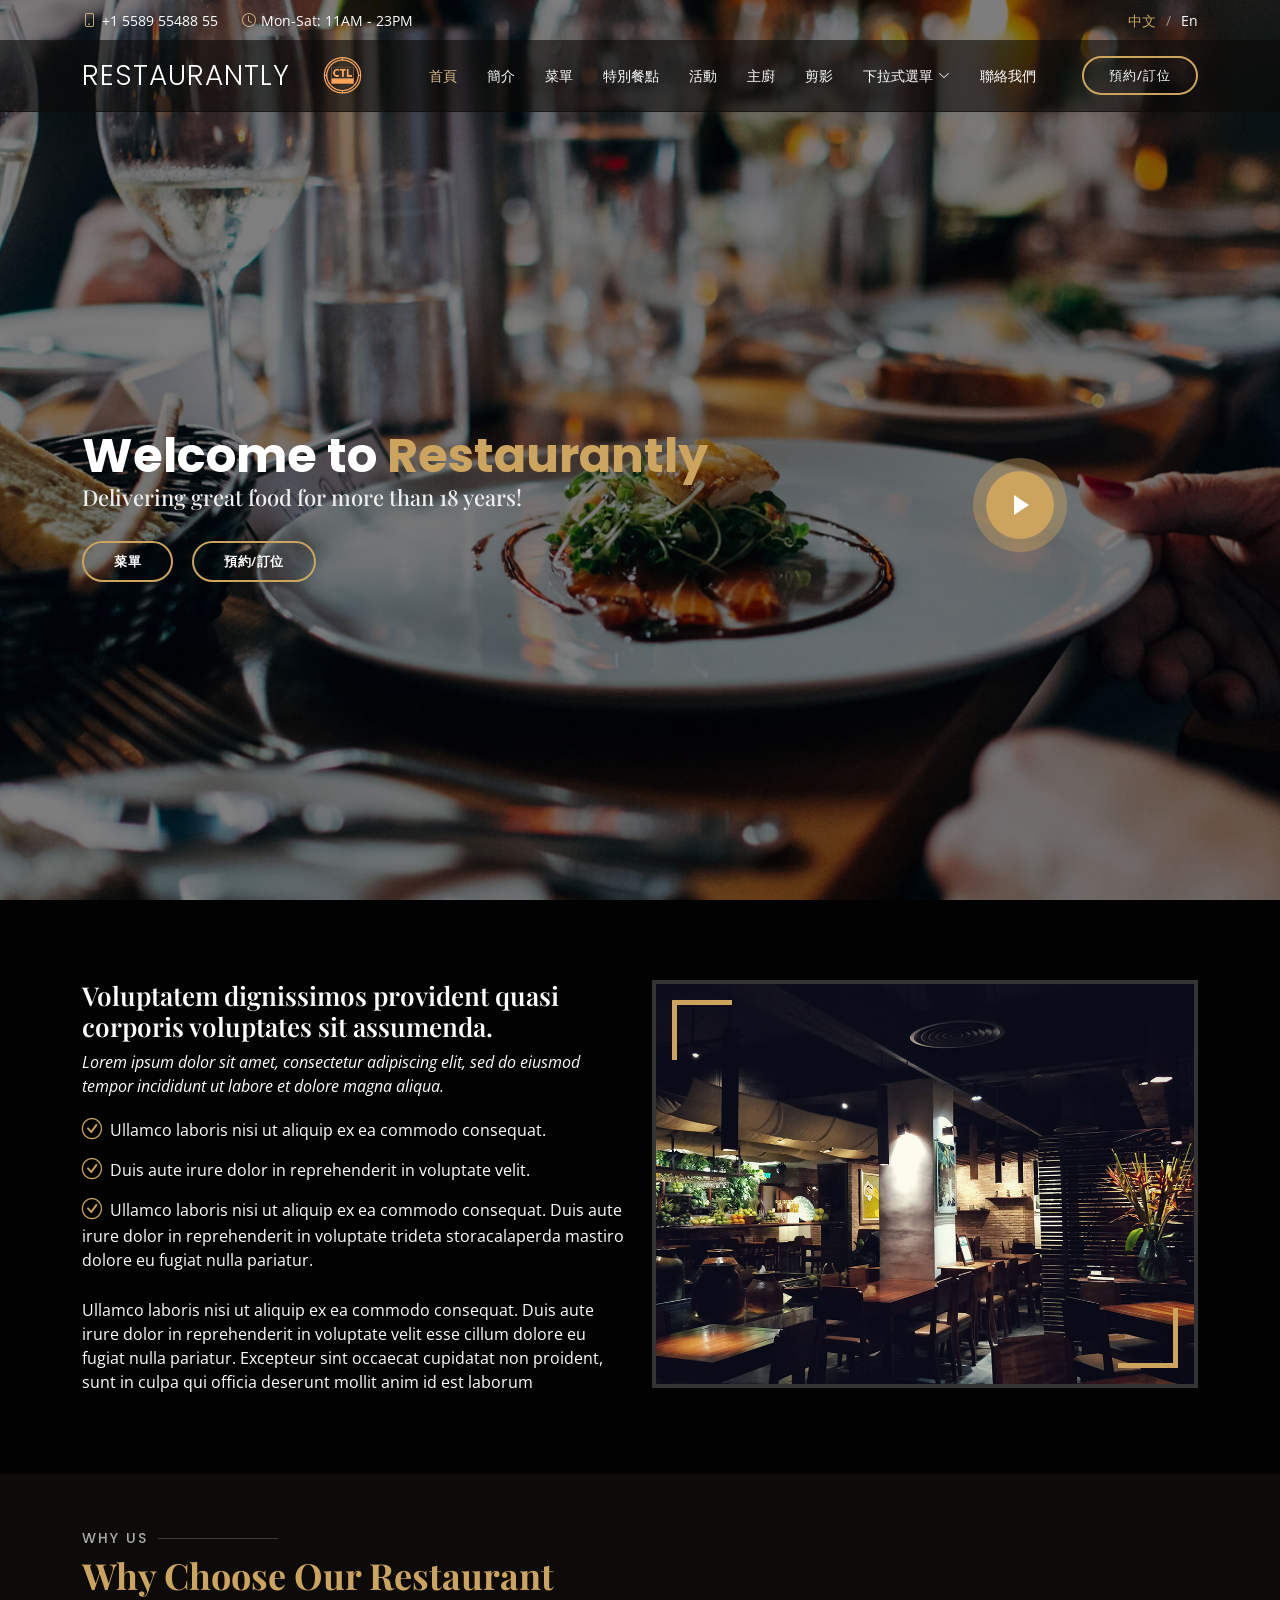
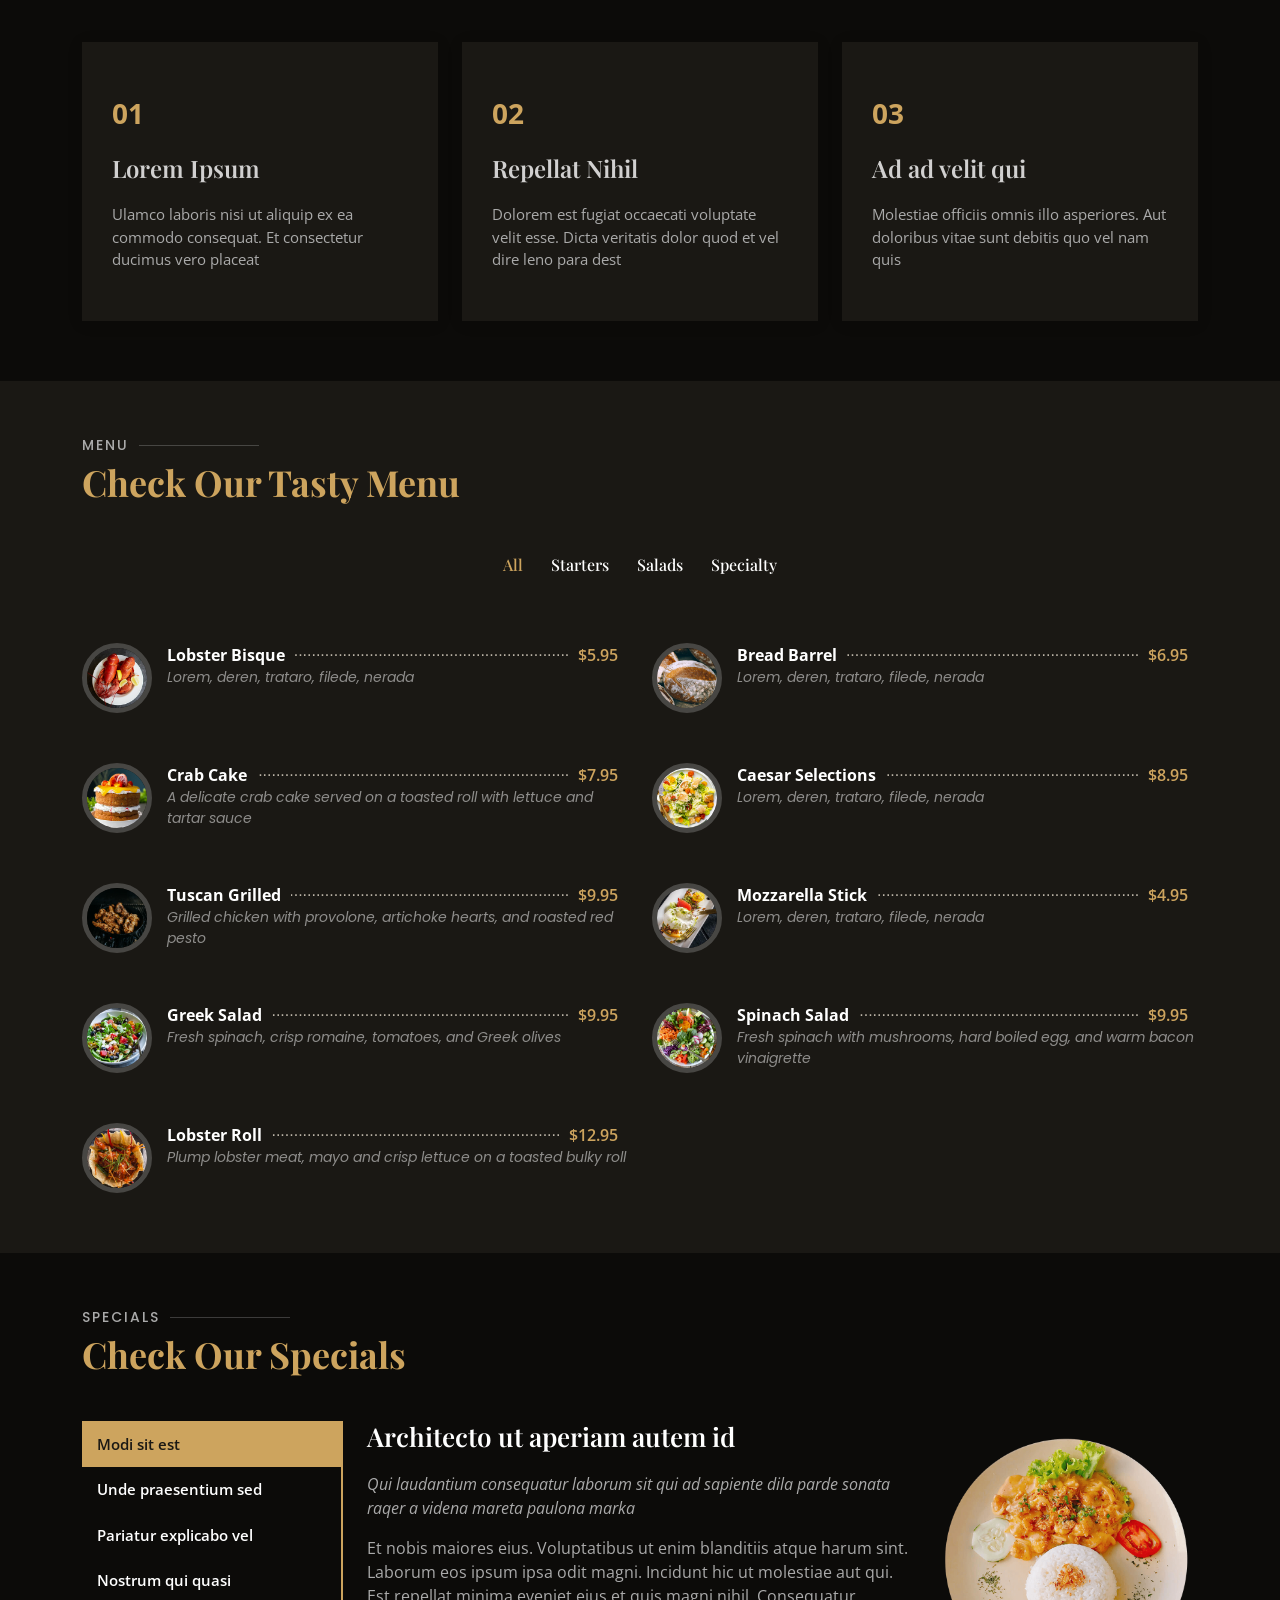
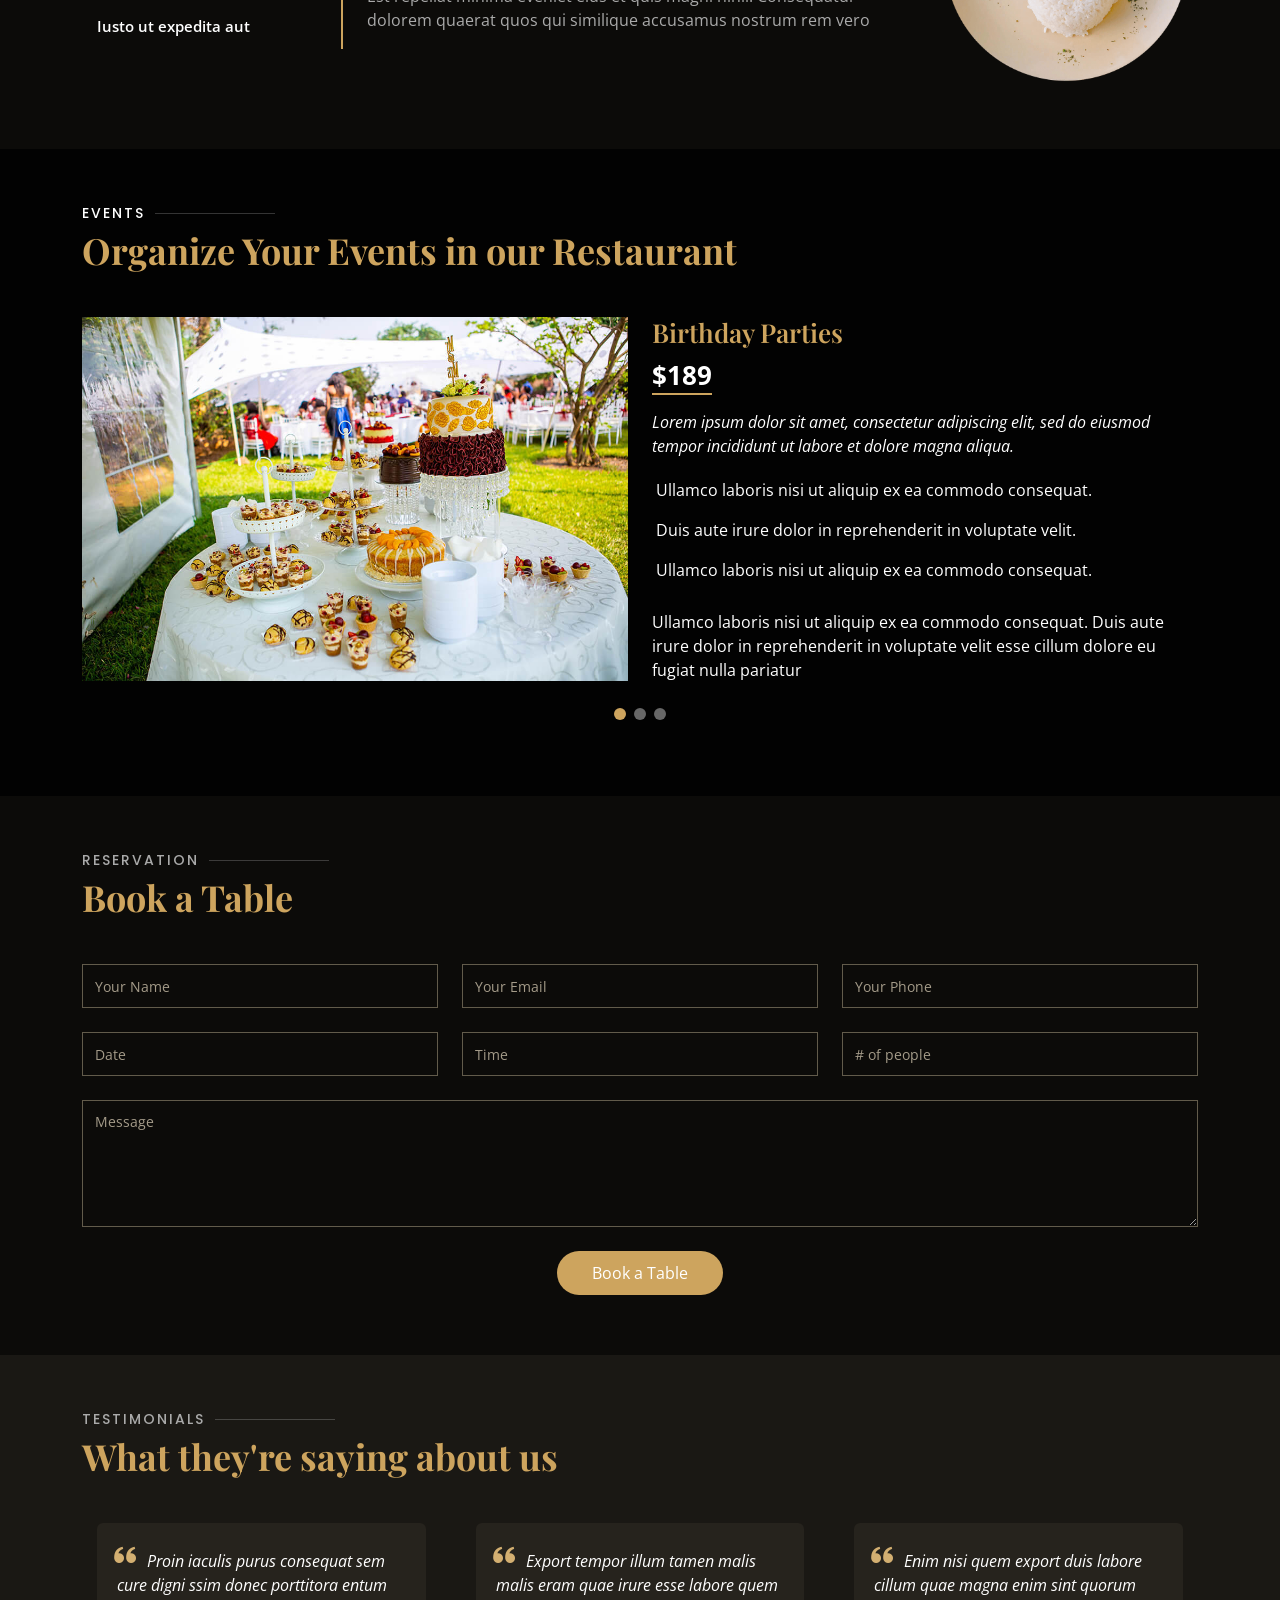
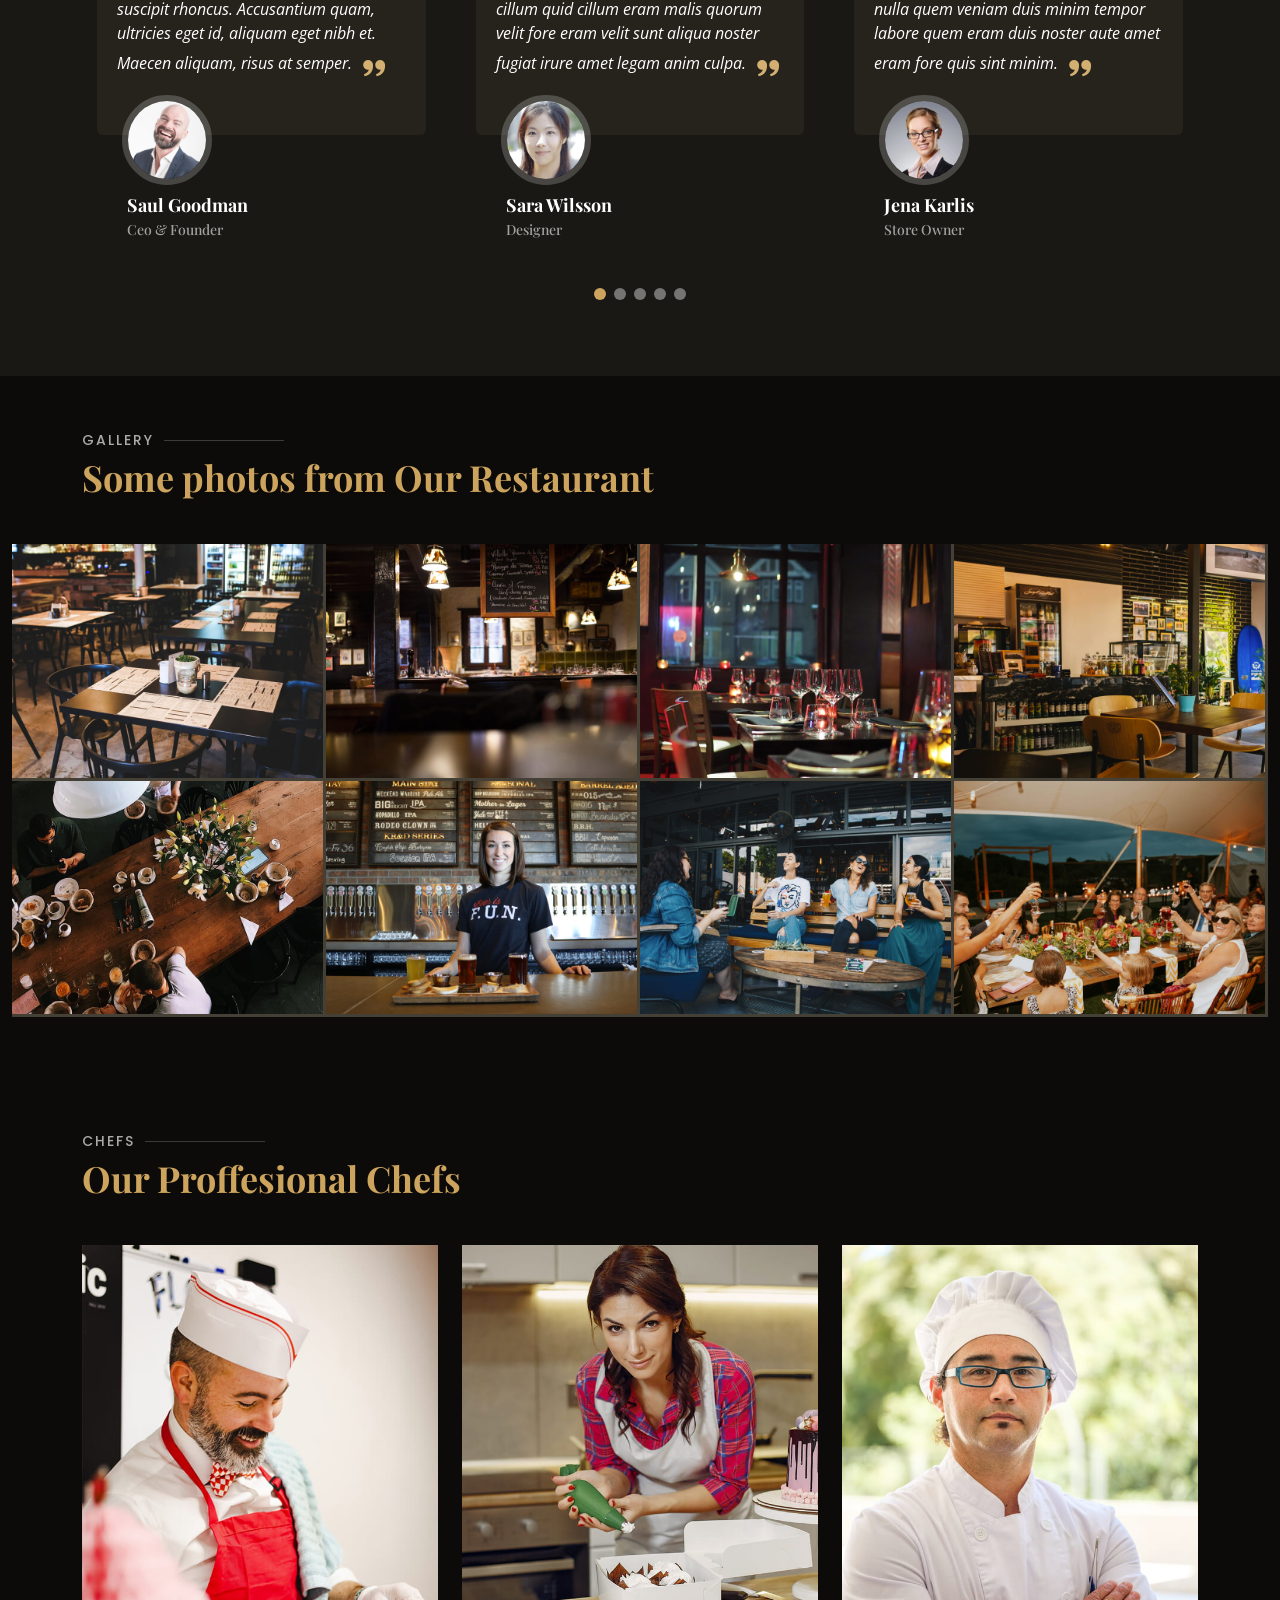
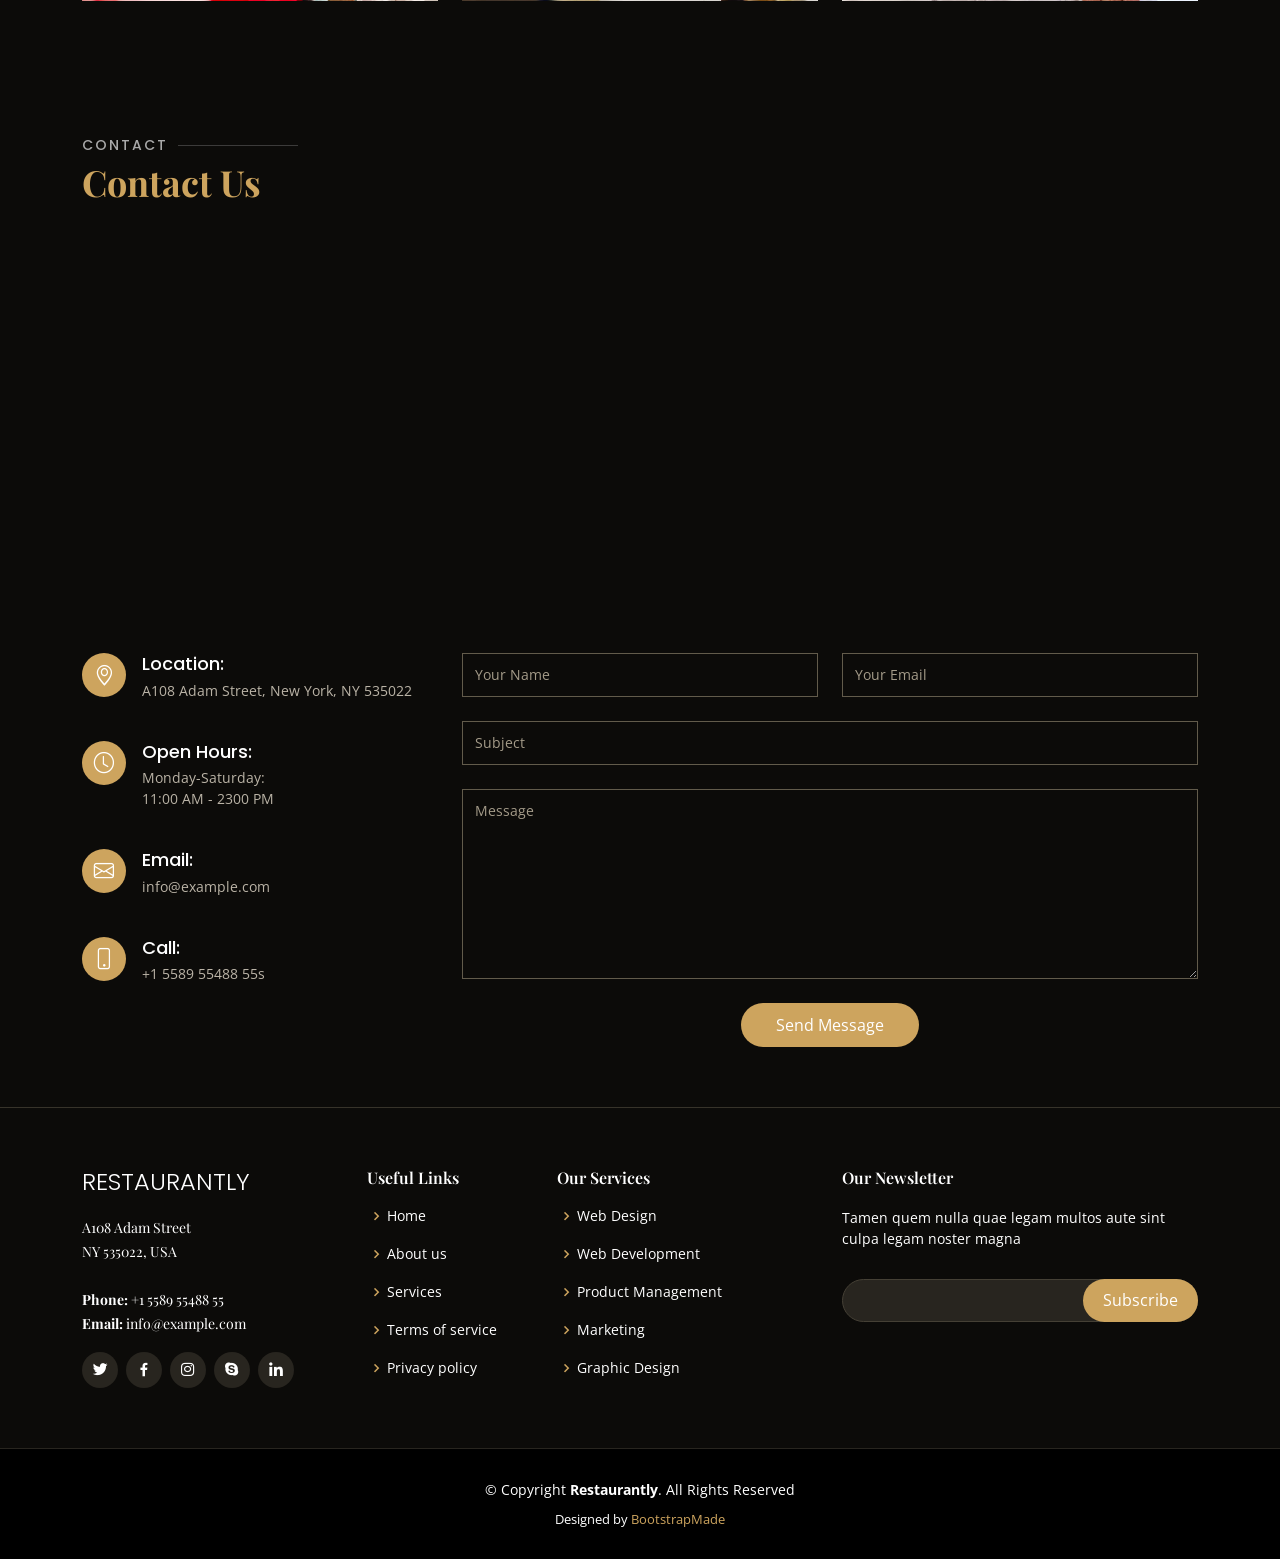
==== commit fc23bc2d: "0131001" ====
--- a/index.html
+++ b/index.html
@@ -28,12 +28,7 @@
   <!-- Template Main CSS File -->
   <link href="assets/css/style.css" rel="stylesheet">
 
-  <!-- =======================================================
-  * Template Name: Restaurantly - v3.1.0
-  * Template URL: https://bootstrapmade.com/restaurantly-restaurant-template/
-  * Author: BootstrapMade.com
-  * License: https://bootstrapmade.com/license/
-  ======================================================== -->
+  
 </head>
 
 <body>
@@ -66,16 +61,16 @@
 
       <nav id="navbar" class="navbar order-last order-lg-0">
         <ul>
-          <li><a class="nav-link scrollto active" href="#hero">Home</a></li>
-          <li><a class="nav-link scrollto" href="#about">About</a></li>
-          <li><a class="nav-link scrollto" href="#menu">Menu</a></li>
-          <li><a class="nav-link scrollto" href="#specials">Specials</a></li>
-          <li><a class="nav-link scrollto" href="#events">Events</a></li>
-          <li><a class="nav-link scrollto" href="#chefs">Chefs</a></li>
-          <li><a class="nav-link scrollto" href="#gallery">Gallery</a></li>
-          <li class="dropdown"><a href="#"><span>Drop Down</span> <i class="bi bi-chevron-down"></i></a>
+          <li><a class="nav-link scrollto active" href="#hero">首頁</a></li>
+          <li><a class="nav-link scrollto" href="#about">簡介</a></li>
+          <li><a class="nav-link scrollto" href="#menu">菜單</a></li>
+          <li><a class="nav-link scrollto" href="#specials">特別餐點</a></li>
+          <li><a class="nav-link scrollto" href="#events">活動</a></li>
+          <li><a class="nav-link scrollto" href="#chefs">主廚</a></li>
+          <li><a class="nav-link scrollto" href="#gallery">剪影</a></li>
+          <li class="dropdown"><a href="#"><span>下拉式選單</span> <i class="bi bi-chevron-down"></i></a>
             <ul>
-              <li><a href="#">Drop Down 1</a></li>
+              <li><a href="/blog/index.html">網誌</a></li>
               <li class="dropdown"><a href="#"><span>Deep Drop Down</span> <i class="bi bi-chevron-right"></i></a>
                 <ul>
                   <li><a href="#">Deep Drop Down 1</a></li>
@@ -90,11 +85,11 @@
               <li><a href="#">Drop Down 4</a></li>
             </ul>
           </li>
-          <li><a class="nav-link scrollto" href="#contact">Contact</a></li>
+          <li><a class="nav-link scrollto" href="#contact">聯絡我們</a></li>
         </ul>
         <i class="bi bi-list mobile-nav-toggle"></i>
       </nav><!-- .navbar -->
-      <a href="#book-a-table" class="book-a-table-btn scrollto d-none d-lg-flex">Book a table</a>
+      <a href="#book-a-table" class="book-a-table-btn scrollto d-none d-lg-flex">預約/訂位</a>
 
     </div>
   </header><!-- End Header -->
@@ -108,12 +103,13 @@
           <h2>Delivering great food for more than 18 years!</h2>
 
           <div class="btns">
-            <a href="#menu" class="btn-menu animated fadeInUp scrollto">Our Menu</a>
-            <a href="#book-a-table" class="btn-book animated fadeInUp scrollto">Book a Table</a>
+            <a href="#menu" class="btn-menu animated fadeInUp scrollto">菜單</a>
+            <a href="#book-a-table" class="btn-book animated fadeInUp scrollto">預約/訂位</a>
           </div>
         </div>
         <div class="col-lg-4 d-flex align-items-center justify-content-center position-relative" data-aos="zoom-in" data-aos-delay="200">
-          <a href="https://www.youtube.com/watch?v=GlrxcuEDyF8" class="glightbox play-btn"></a>
+          <!-- <a href="https://www.youtube.com/watch?v=GlrxcuEDyF8" class="glightbox play-btn"></a> -->
+          <a href="media/production .mp4" class="glightbox play-btn"></a>
         </div>
 
       </div>
@@ -947,10 +943,7 @@
         &copy; Copyright <strong><span>Restaurantly</span></strong>. All Rights Reserved
       </div>
       <div class="credits">
-        <!-- All the links in the footer should remain intact. -->
-        <!-- You can delete the links only if you purchased the pro version. -->
-        <!-- Licensing information: https://bootstrapmade.com/license/ -->
-        <!-- Purchase the pro version with working PHP/AJAX contact form: https://bootstrapmade.com/restaurantly-restaurant-template/ -->
+        
         Designed by <a href="https://bootstrapmade.com/">BootstrapMade</a>
       </div>
     </div>
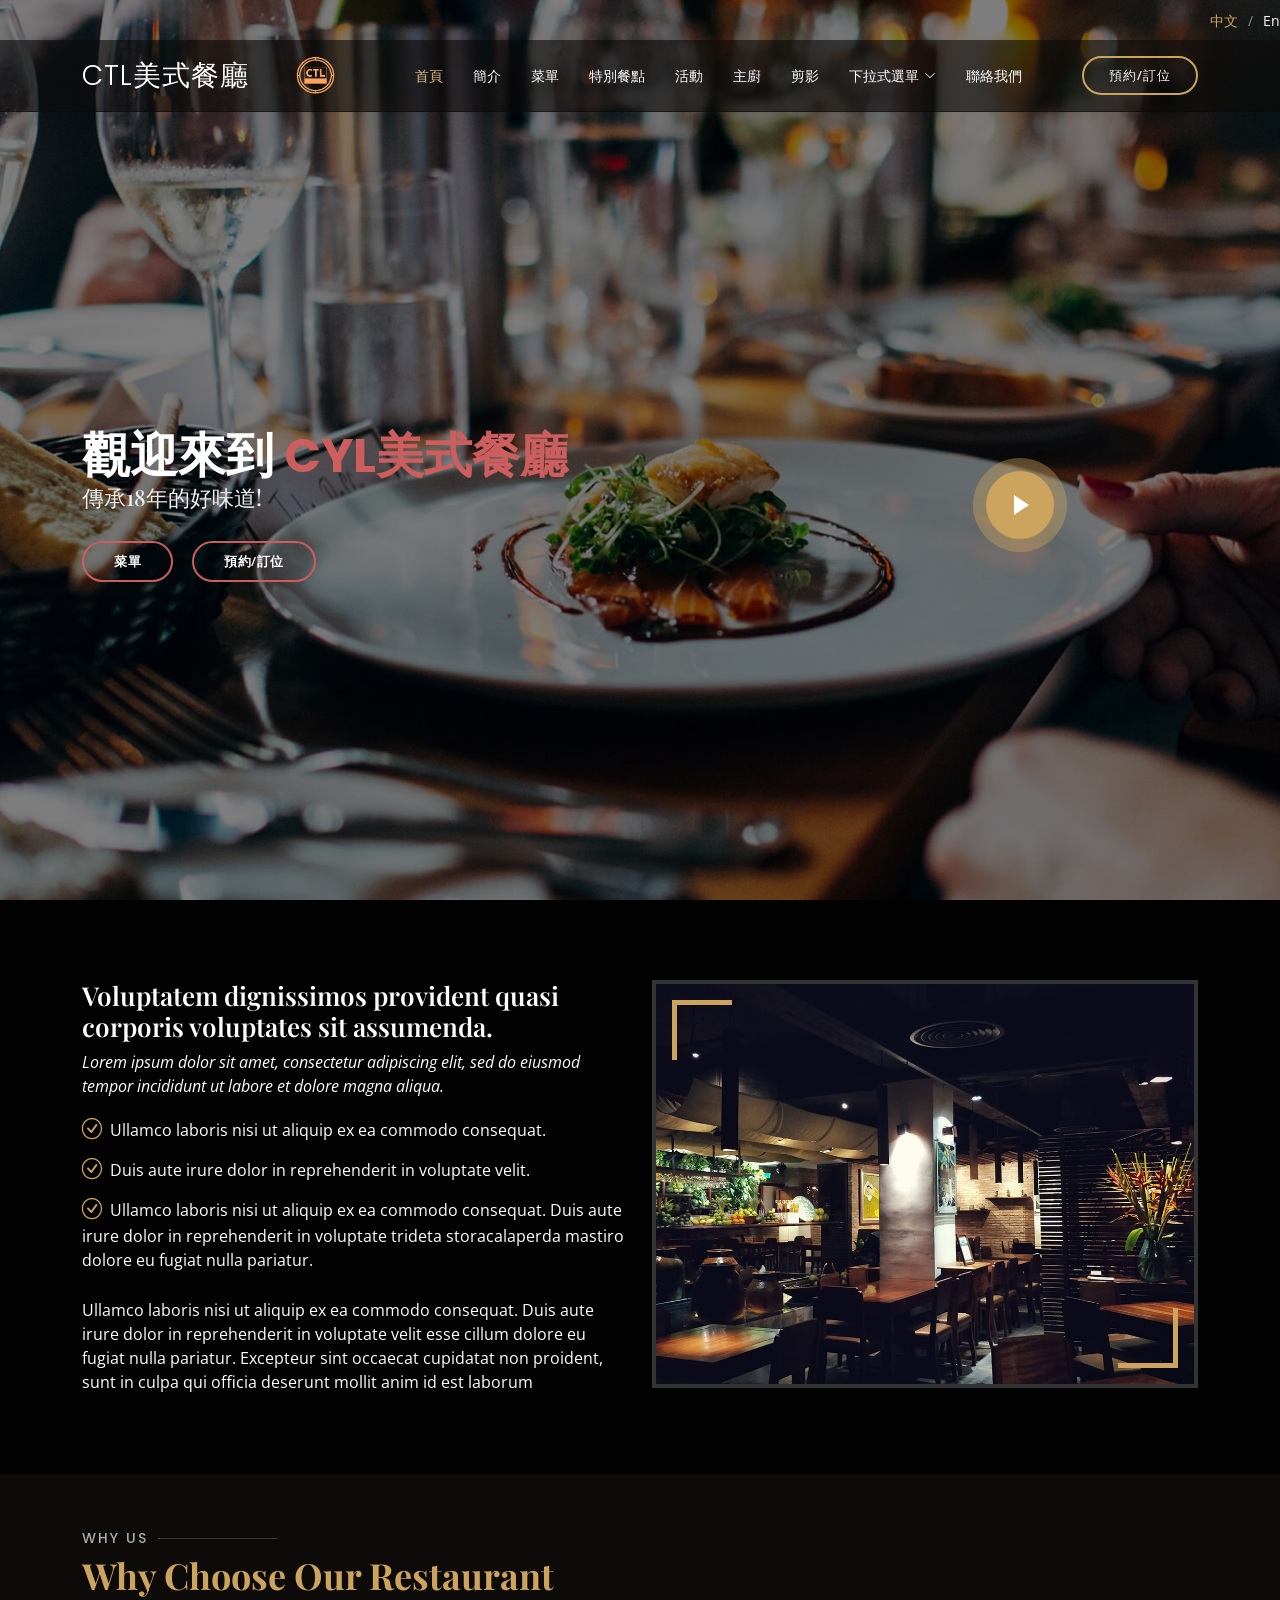
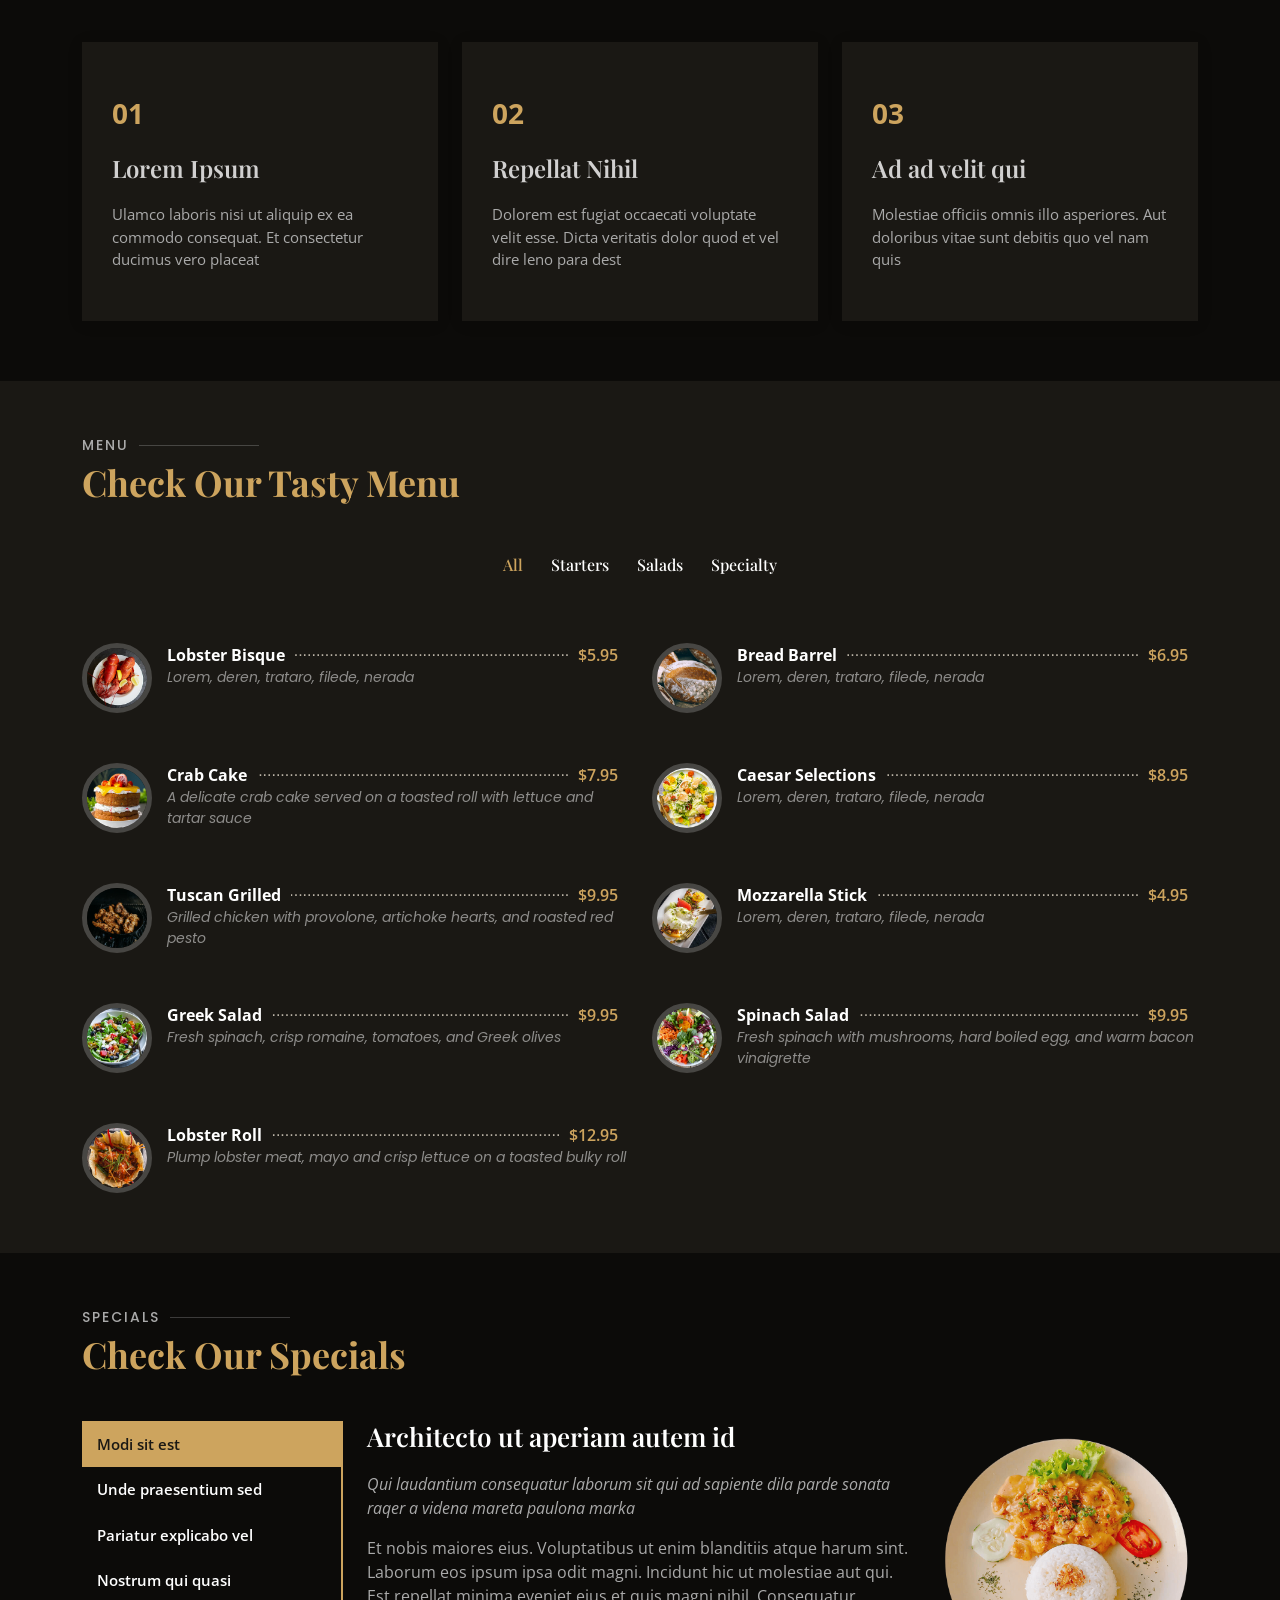
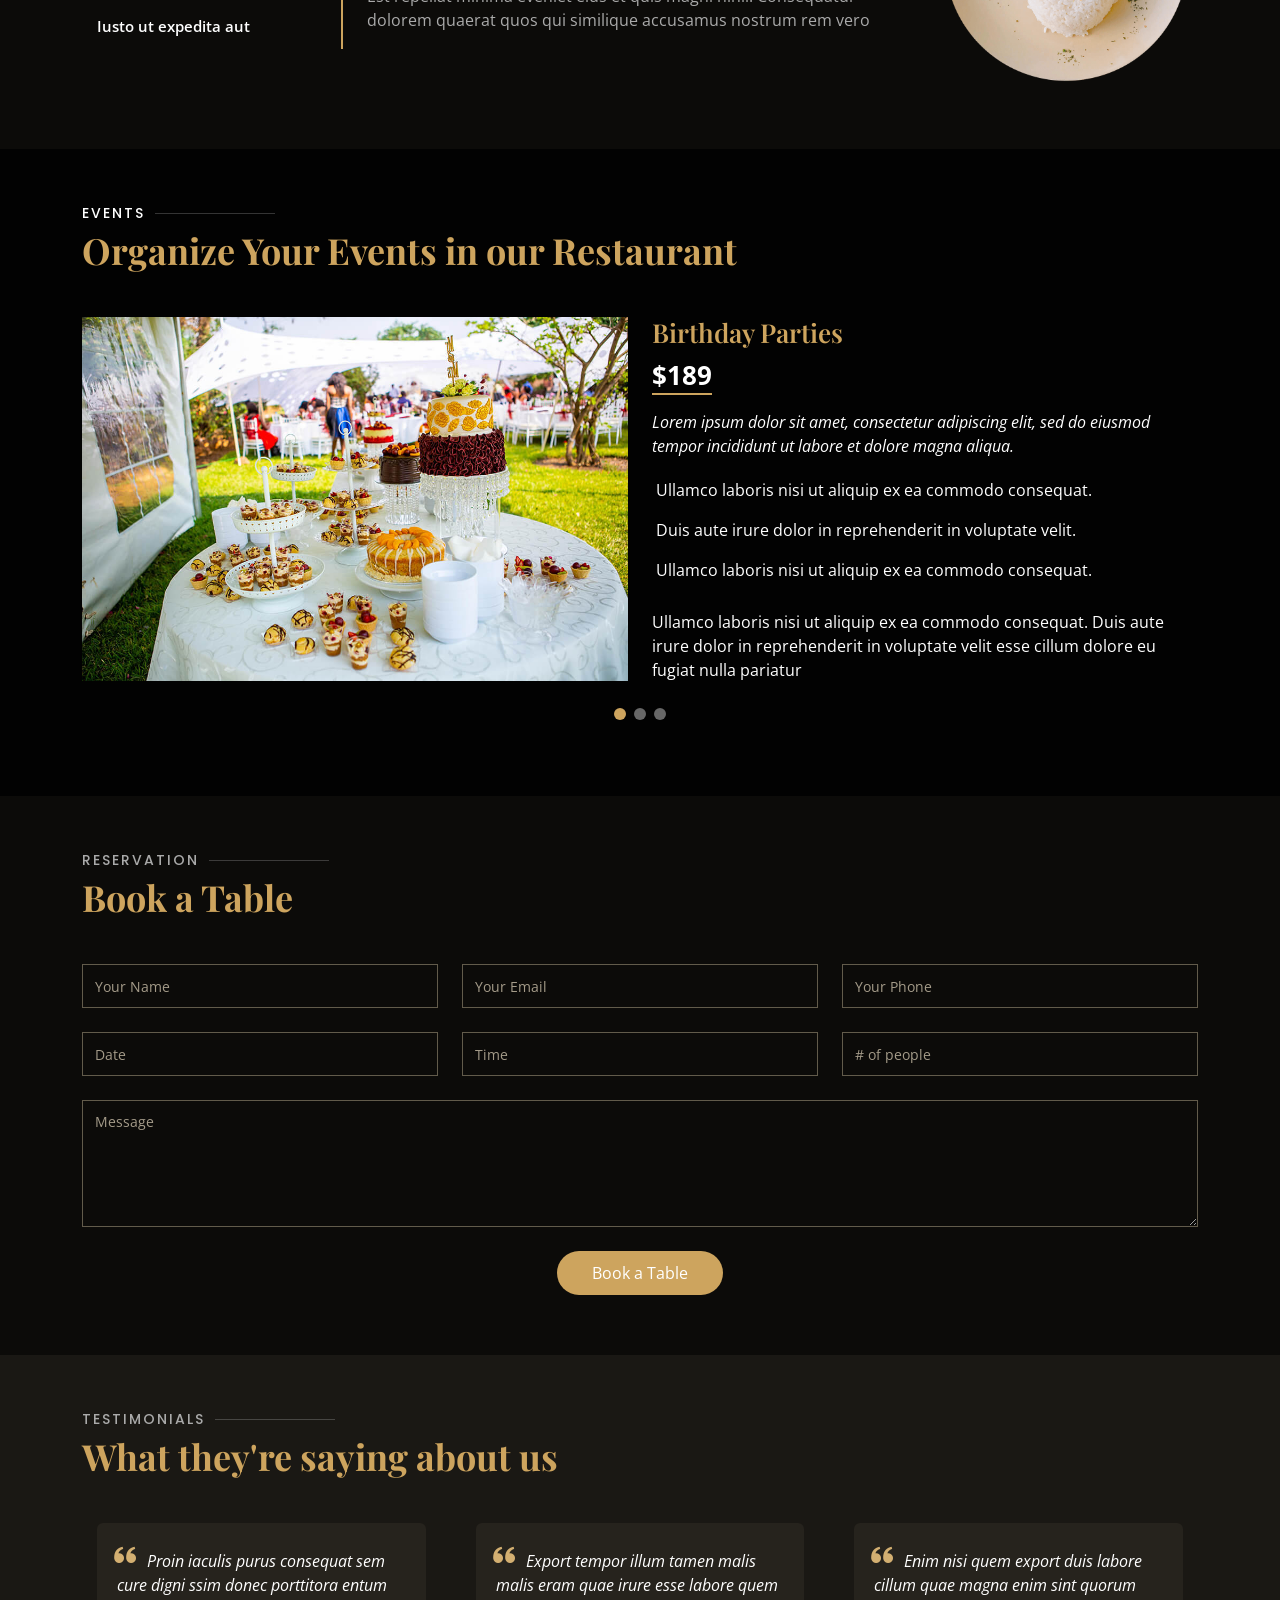
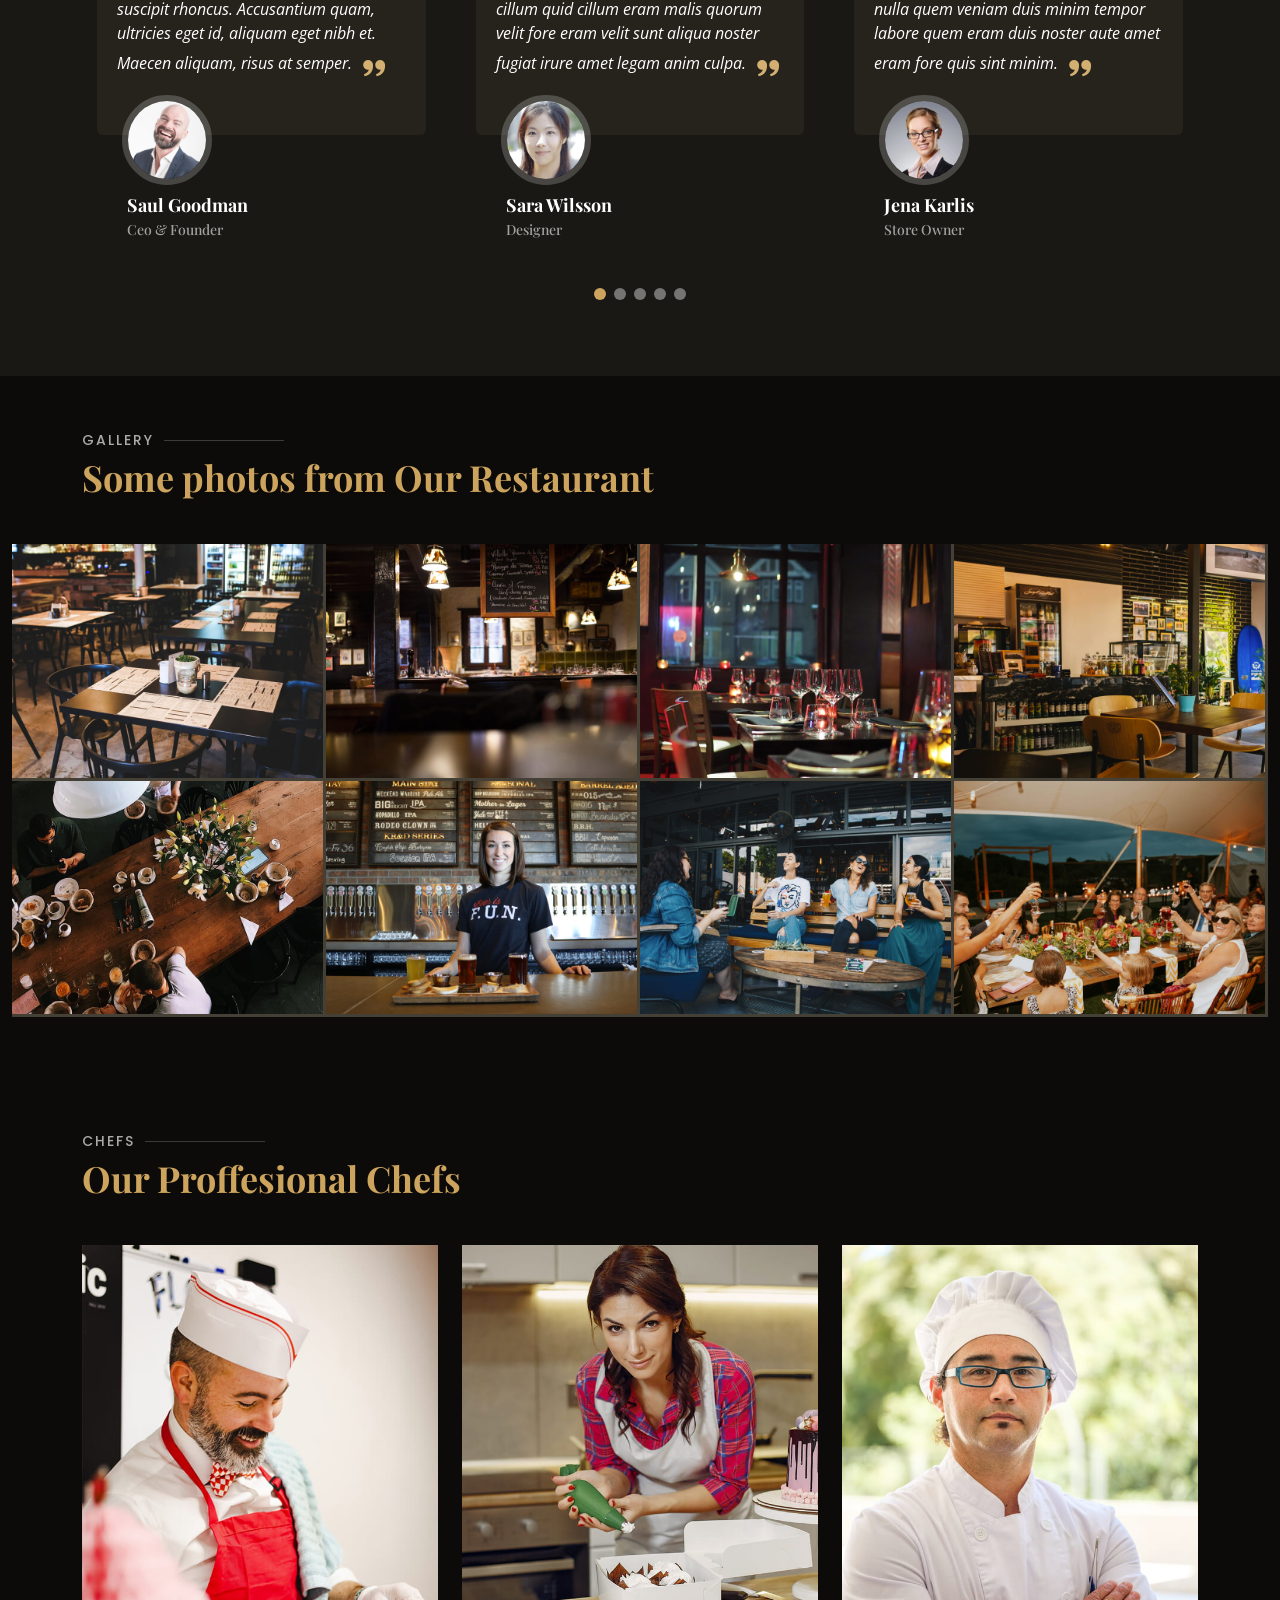
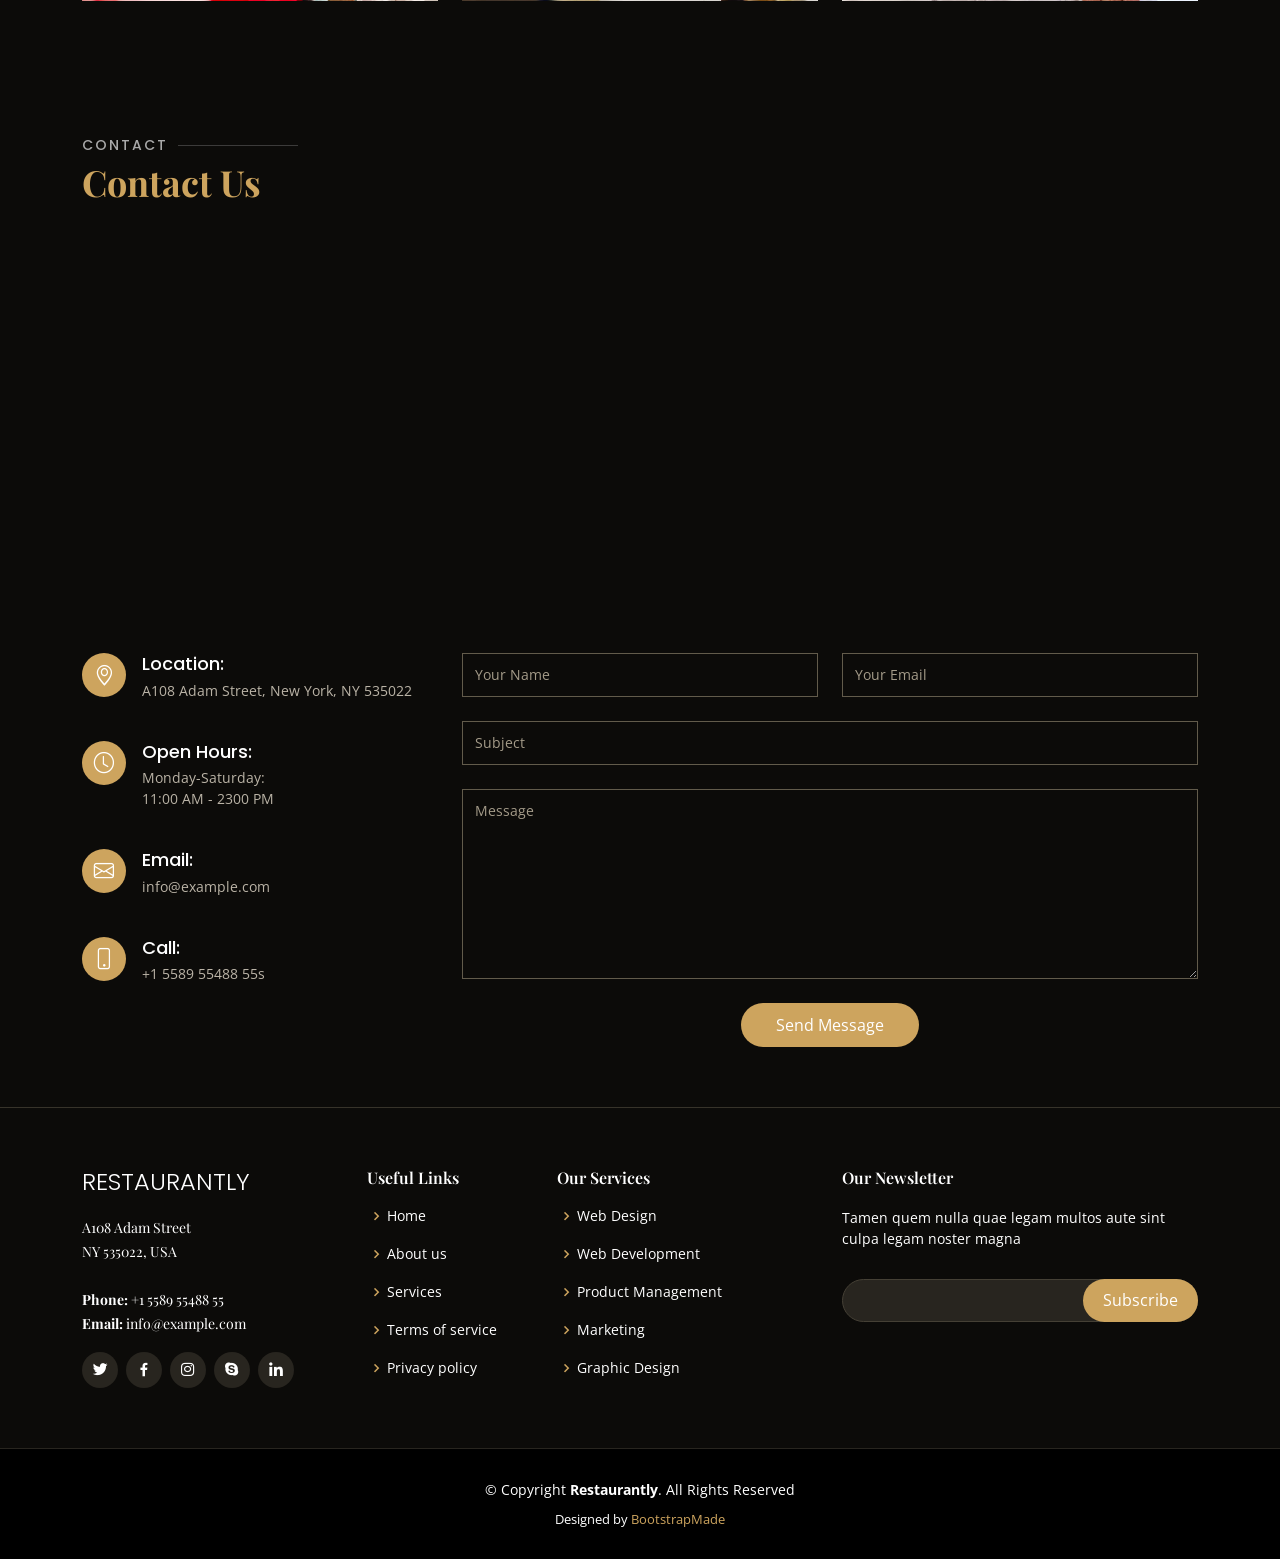
==== commit a86ceb5b: "0201" ====
--- a/index.html
+++ b/index.html
@@ -37,9 +37,9 @@
   <div id="topbar" class="d-flex align-items-center fixed-top">
     <div class="container d-flex justify-content-center justify-content-md-between">
 
-      <div class="contact-info d-flex align-items-center">
+      <!-- <div class="contact-info d-flex align-items-center">
         <i class="bi bi-phone d-flex align-items-center"><span>+1 5589 55488 55</span></i>
-        <i class="bi bi-clock d-flex align-items-center ms-4"><span> Mon-Sat: 11AM - 23PM</span></i>
+        <i class="bi bi-clock d-flex align-items-center ms-4"><span> Mon-Sat: 11AM - 23PM</span></i> -->
       </div>
 
       <div class="languages d-none d-md-flex align-items-center">
@@ -55,7 +55,7 @@
   <header id="header" class="fixed-top d-flex align-items-cente">
     <div class="container-fluid container-xl d-flex align-items-center justify-content-lg-between">
 
-      <h1 class="logo me-auto me-lg-0"><a href="index.html">Restaurantly</a></h1>
+      <h1 class="logo me-auto me-lg-0"><a href="index.html">CTL美式餐廳</a></h1>
       <!-- Uncomment below if you prefer to use an image logo -->
       <a href="index.html" class="logo me-auto me-lg-0"><img src="assets/img/logo.png" alt="" class="img-fluid"></a>
 
@@ -99,8 +99,8 @@
     <div class="container position-relative text-center text-lg-start" data-aos="zoom-in" data-aos-delay="100">
       <div class="row">
         <div class="col-lg-8">
-          <h1>Welcome to <span>Restaurantly</span></h1>
-          <h2>Delivering great food for more than 18 years!</h2>
+          <h1>觀迎來到 <span>CYL美式餐廳</span></h1>
+          <h2>傳承18年的好味道!</h2>
 
           <div class="btns">
             <a href="#menu" class="btn-menu animated fadeInUp scrollto">菜單</a>
--- a/assets/css/style.css
+++ b/assets/css/style.css
@@ -1,12 +1,12 @@
-/**
-* Template Name: Restaurantly - v3.1.0
-* Template URL: https://bootstrapmade.com/restaurantly-restaurant-template/
-* Author: BootstrapMade.com
-* License: https://bootstrapmade.com/license/
-*/
-
-/*--------------------------------------------------------------
-# General
+/**
+* Template Name: Restaurantly - v3.1.0
+* Template URL: https://bootstrapmade.com/restaurantly-restaurant-template/
+* Author: BootstrapMade.com
+* License: https://bootstrapmade.com/license/
+*/
+
+/*--------------------------------------------------------------
+# General
 --------------------------------------------------------------*/
 body {
   font-family: "Open Sans", sans-serif;
@@ -28,8 +28,8 @@
   font-family: "Playfair Display", serif;
 }
 
-/*--------------------------------------------------------------
-# Preloader
+/*--------------------------------------------------------------
+# Preloader
 --------------------------------------------------------------*/
 #preloader {
   position: fixed;
@@ -75,8 +75,8 @@
   }
 }
 
-/*--------------------------------------------------------------
-# Back to top button
+/*--------------------------------------------------------------
+# Back to top button
 --------------------------------------------------------------*/
 .back-to-top {
   position: fixed;
@@ -112,8 +112,8 @@
   opacity: 1;
 }
 
-/*--------------------------------------------------------------
-# Disable aos animation delay on mobile devices
+/*--------------------------------------------------------------
+# Disable aos animation delay on mobile devices
 --------------------------------------------------------------*/
 @media screen and (max-width: 768px) {
   [data-aos-delay] {
@@ -121,8 +121,8 @@
   }
 }
 
-/*--------------------------------------------------------------
-# Top Bar
+/*--------------------------------------------------------------
+# Top Bar
 --------------------------------------------------------------*/
 #topbar {
   height: 40px;
@@ -169,8 +169,8 @@
   content: "/";
 }
 
-/*--------------------------------------------------------------
-# Header
+/*--------------------------------------------------------------
+# Header
 --------------------------------------------------------------*/
 #header {
   background: rgba(12, 11, 9, 0.6);
@@ -206,8 +206,8 @@
   max-height: 40px;
 }
 
-/*--------------------------------------------------------------
-# Book a table button Menu
+/*--------------------------------------------------------------
+# Book a table button Menu
 --------------------------------------------------------------*/
 .book-a-table-btn {
   margin: 0 0 0 15px;
@@ -234,11 +234,11 @@
   }
 }
 
-/*--------------------------------------------------------------
-# Navigation Menu
---------------------------------------------------------------*/
-/**
-* Desktop Navigation 
+/*--------------------------------------------------------------
+# Navigation Menu
+--------------------------------------------------------------*/
+/**
+* Desktop Navigation 
 */
 .navbar {
   padding: 0;
@@ -338,8 +338,8 @@
   }
 }
 
-/**
-* Mobile Navigation 
+/**
+* Mobile Navigation 
 */
 .mobile-nav-toggle {
   color: #fff;
@@ -437,8 +437,8 @@
   display: block;
 }
 
-/*--------------------------------------------------------------
-# Hero Section
+/*--------------------------------------------------------------
+# Hero Section
 --------------------------------------------------------------*/
 #hero {
   width: 100%;
@@ -479,7 +479,8 @@
 }
 
 #hero h1 span {
-  color: #cda45e;
+  /* color: #cda45e; */
+  color: #cd5e5e;
 }
 
 #hero h2 {
@@ -503,11 +504,13 @@
   transition: 0.3s;
   line-height: 1;
   color: white;
-  border: 2px solid #cda45e;
+  /* border: 2px solid #cda45e; */
+  border: 2px solid #cd5e5e;
 }
 
 #hero .btn-menu:hover, #hero .btn-book:hover {
-  background: #cda45e;
+  /* background: #cda45e; */
+  background: #cd5e5e;
   color: #fff;
 }
 
@@ -641,8 +644,8 @@
   }
 }
 
-/*--------------------------------------------------------------
-# Sections General
+/*--------------------------------------------------------------
+# Sections General
 --------------------------------------------------------------*/
 section {
   padding: 60px 0;
@@ -687,8 +690,8 @@
   color: #cda45e;
 }
 
-/*--------------------------------------------------------------
-# About
+/*--------------------------------------------------------------
+# About
 --------------------------------------------------------------*/
 .breadcrumbs {
   padding: 15px 0;
@@ -739,8 +742,8 @@
   }
 }
 
-/*--------------------------------------------------------------
-# About
+/*--------------------------------------------------------------
+# About
 --------------------------------------------------------------*/
 .about {
   background: url("../img/about-bg.jpg") center center;
@@ -840,8 +843,8 @@
   }
 }
 
-/*--------------------------------------------------------------
-# Why Us
+/*--------------------------------------------------------------
+# Why Us
 --------------------------------------------------------------*/
 .why-us .box {
   padding: 50px 30px;
@@ -882,8 +885,8 @@
   color: #fff;
 }
 
-/*--------------------------------------------------------------
-# Menu Section
+/*--------------------------------------------------------------
+# Menu Section
 --------------------------------------------------------------*/
 .menu #menu-flters {
   padding: 0;
@@ -935,8 +938,8 @@
 }
 
 .menu .menu-content::after {
-  content: "......................................................................"- "...................................................................."+  content: "......................................................................"
+ "...................................................................."
  "....................................................................";
   position: absolute;
   left: 20px;
@@ -978,8 +981,8 @@
   color: rgba(255, 255, 255, 0.5);
 }
 
-/*--------------------------------------------------------------
-# Specials
+/*--------------------------------------------------------------
+# Specials
 --------------------------------------------------------------*/
 .specials {
   overflow: hidden;
@@ -1041,8 +1044,8 @@
   }
 }
 
-/*--------------------------------------------------------------
-# Events
+/*--------------------------------------------------------------
+# Events
 --------------------------------------------------------------*/
 .events {
   background: url(../img/events-bg.jpg) center center no-repeat;
@@ -1135,8 +1138,8 @@
   background-color: #cda45e;
 }
 
-/*--------------------------------------------------------------
-# Book A Table
+/*--------------------------------------------------------------
+# Book A Table
 --------------------------------------------------------------*/
 .book-a-table .php-email-form {
   width: 100%;
@@ -1241,8 +1244,8 @@
   background: #d3af71;
 }
 
-/*--------------------------------------------------------------
-# Testimonials
+/*--------------------------------------------------------------
+# Testimonials
 --------------------------------------------------------------*/
 .testimonials .testimonial-item {
   box-sizing: content-box;
@@ -1316,8 +1319,8 @@
   background-color: #cda45e;
 }
 
-/*--------------------------------------------------------------
-# Gallery
+/*--------------------------------------------------------------
+# Gallery
 --------------------------------------------------------------*/
 .gallery .gallery-item {
   overflow: hidden;
@@ -1333,8 +1336,8 @@
   transform: scale(1.1);
 }
 
-/*--------------------------------------------------------------
-# Chefs
+/*--------------------------------------------------------------
+# Chefs
 --------------------------------------------------------------*/
 .chefs .member {
   text-align: center;
@@ -1418,8 +1421,8 @@
   transition: bottom ease-in-out 0.4s;
 }
 
-/*--------------------------------------------------------------
-# Contact
+/*--------------------------------------------------------------
+# Contact
 --------------------------------------------------------------*/
 .contact .info {
   width: 100%;
@@ -1574,8 +1577,8 @@
   }
 }
 
-/*--------------------------------------------------------------
-# Footer
+/*--------------------------------------------------------------
+# Footer
 --------------------------------------------------------------*/
 #footer {
   background: black;
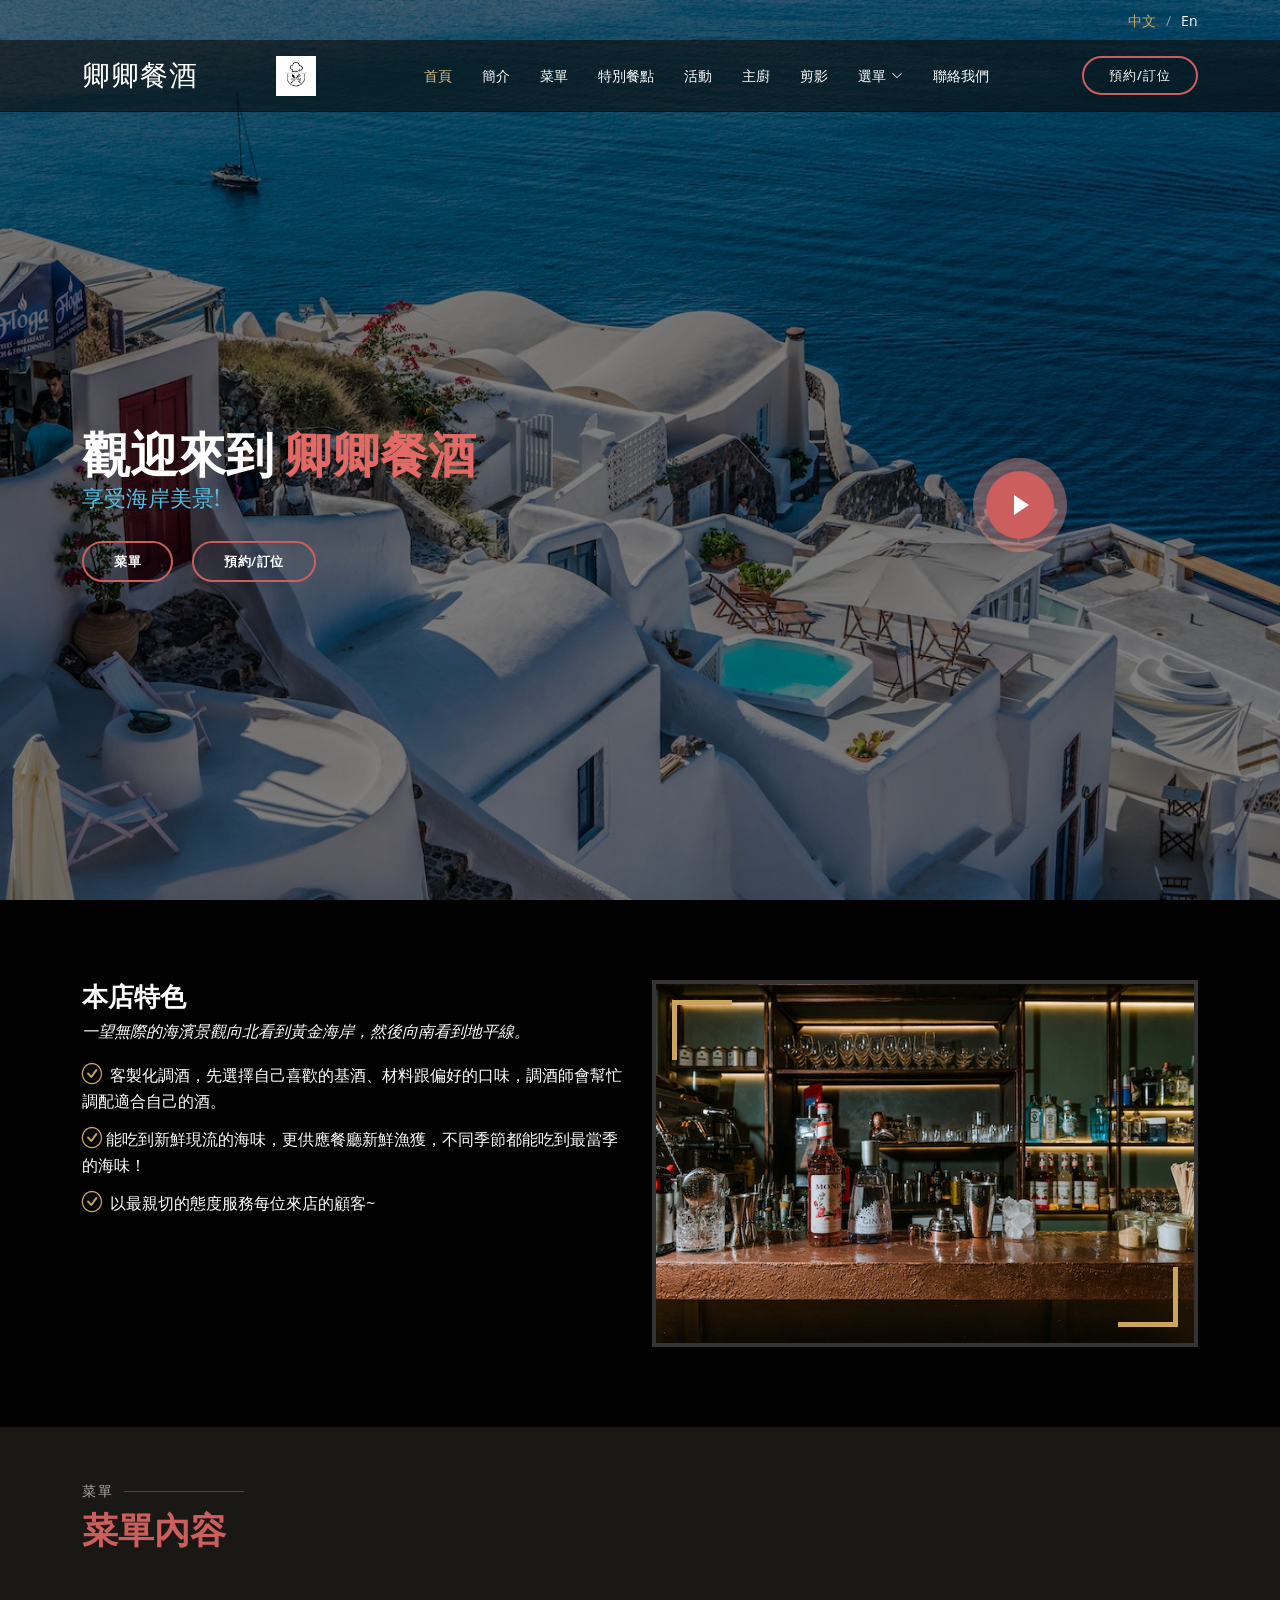
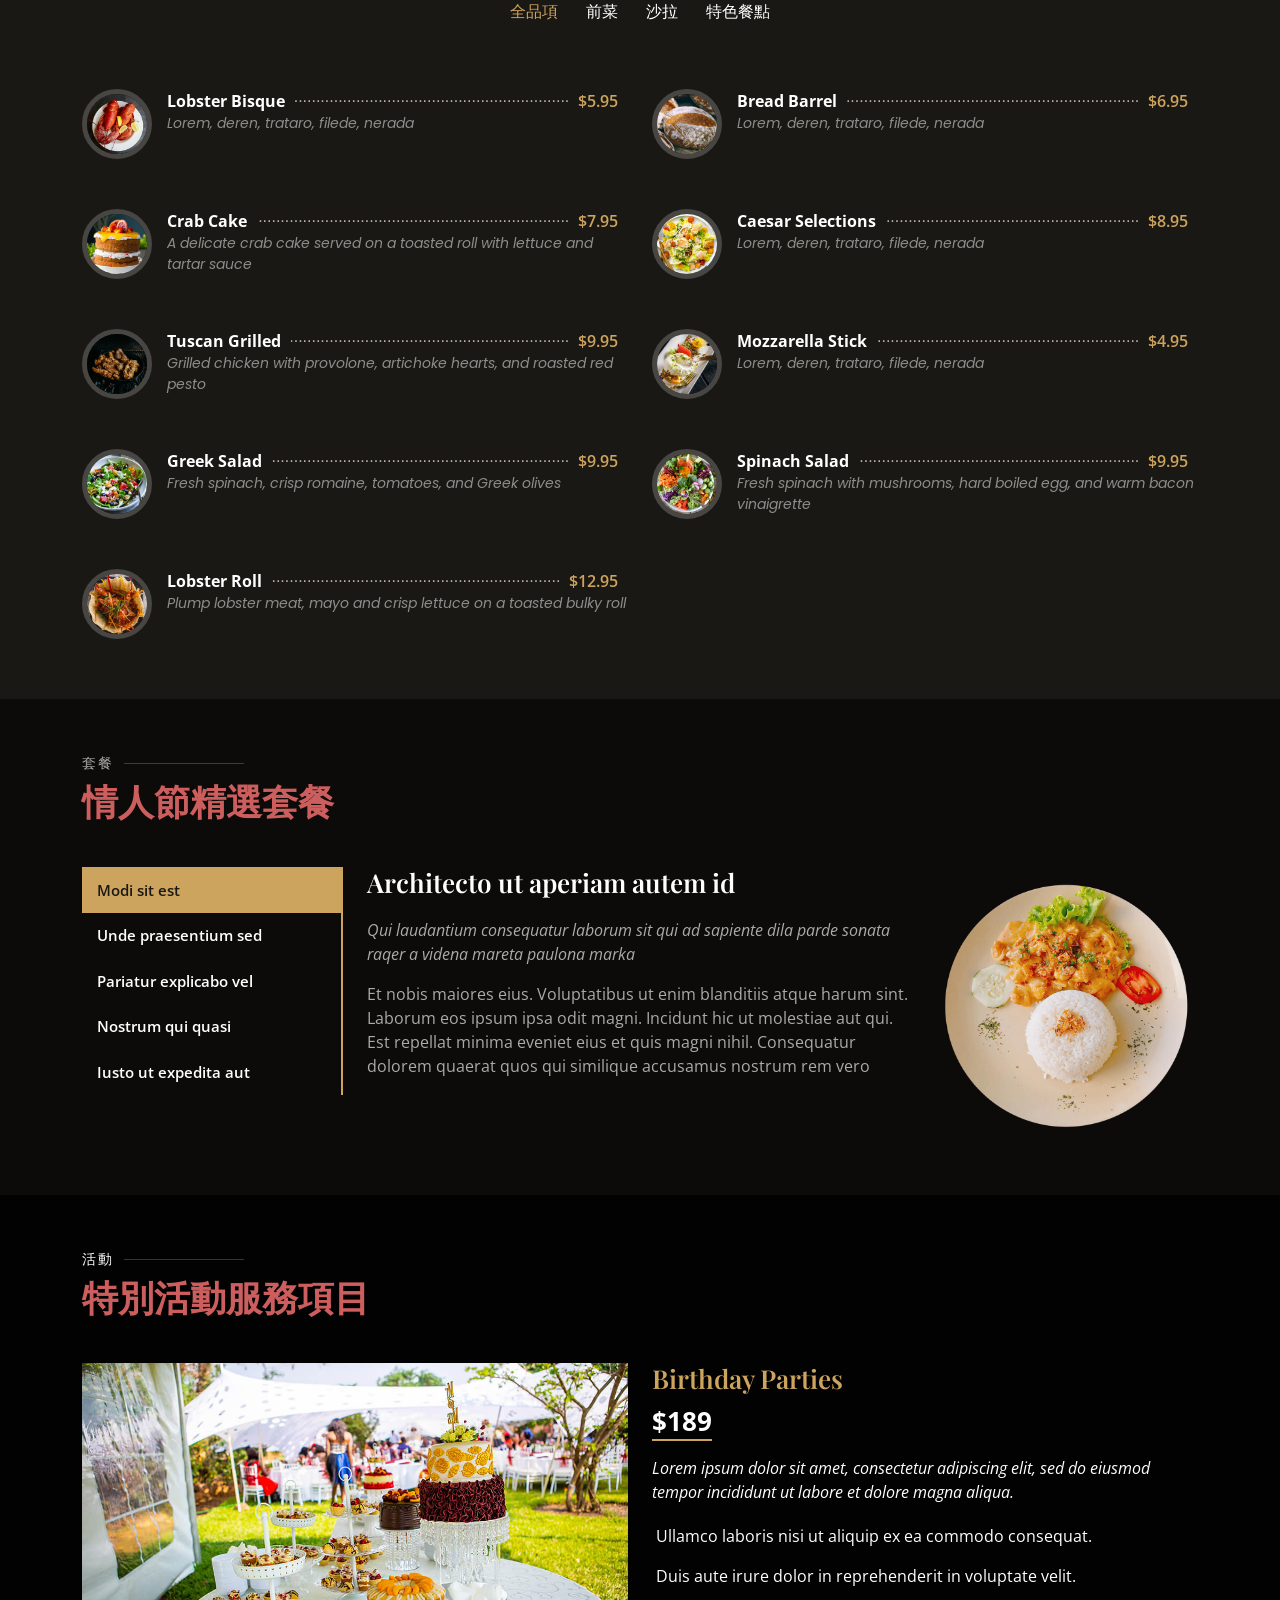
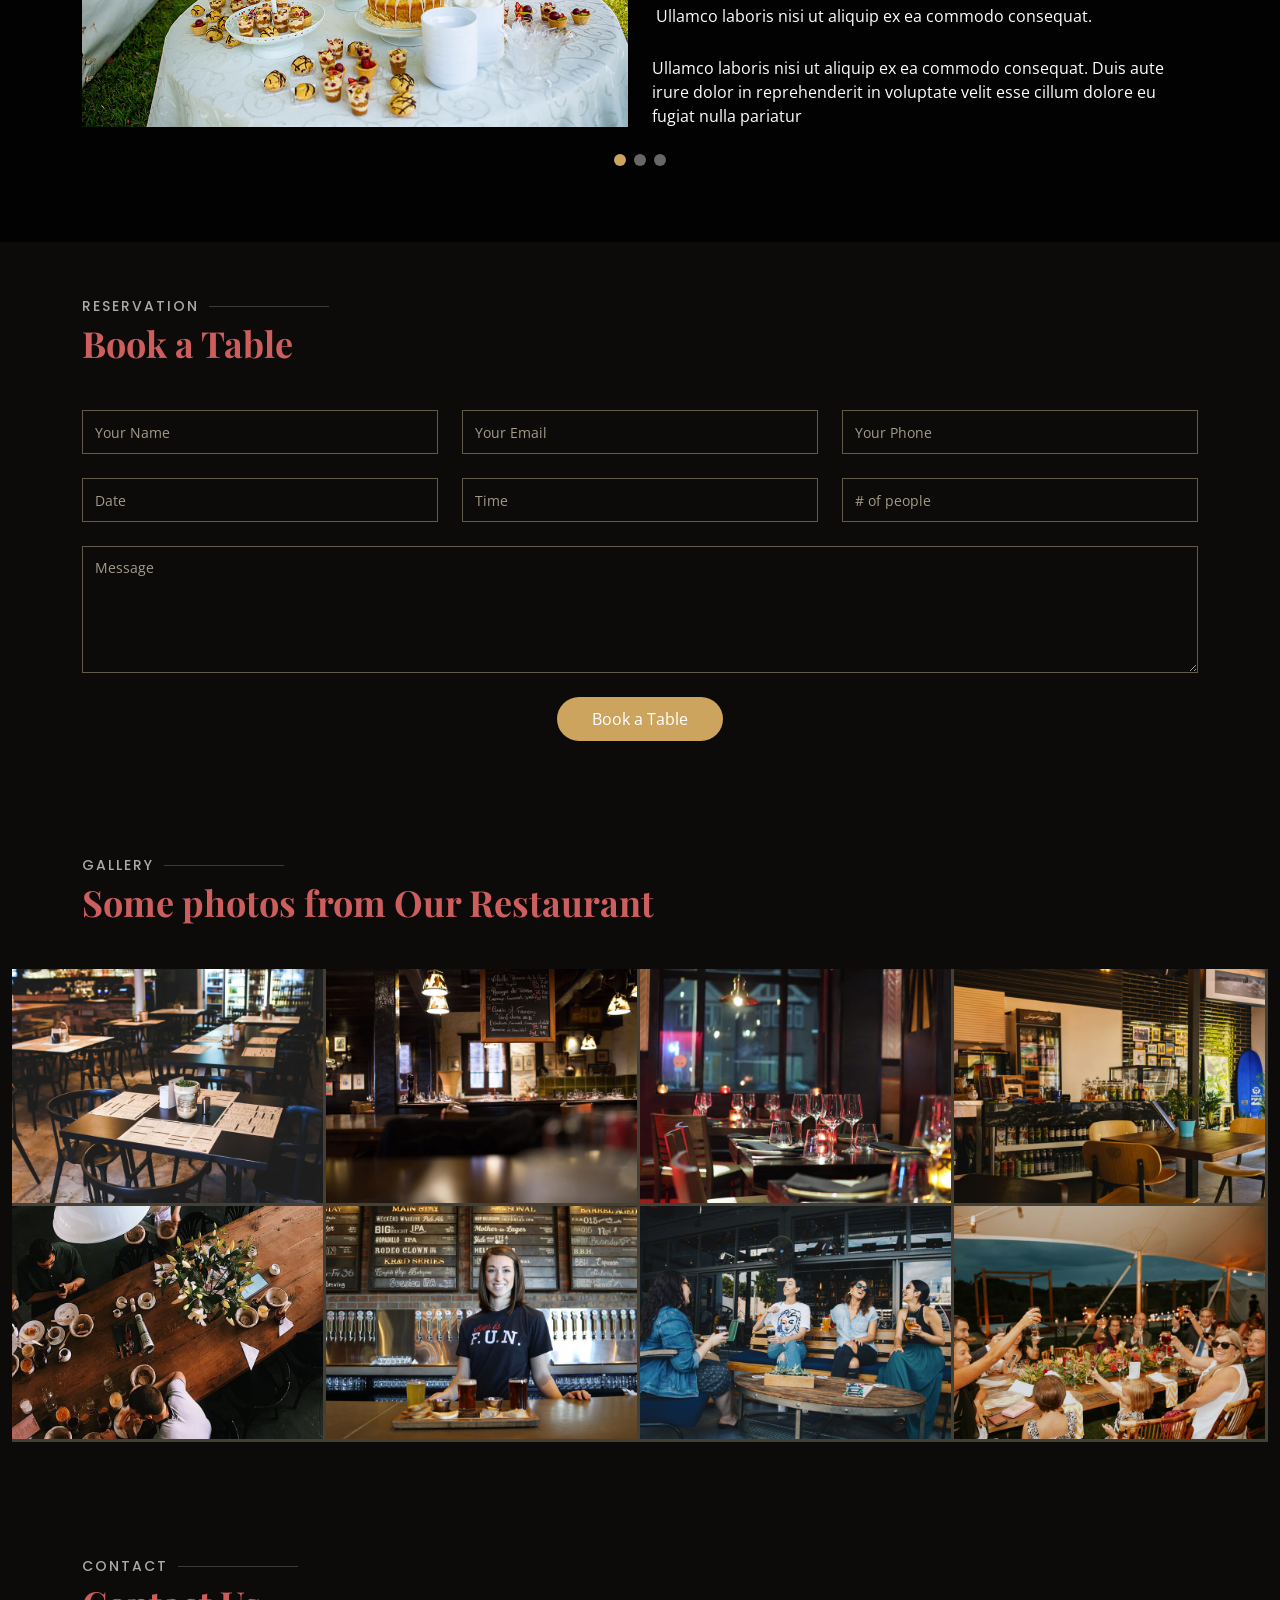
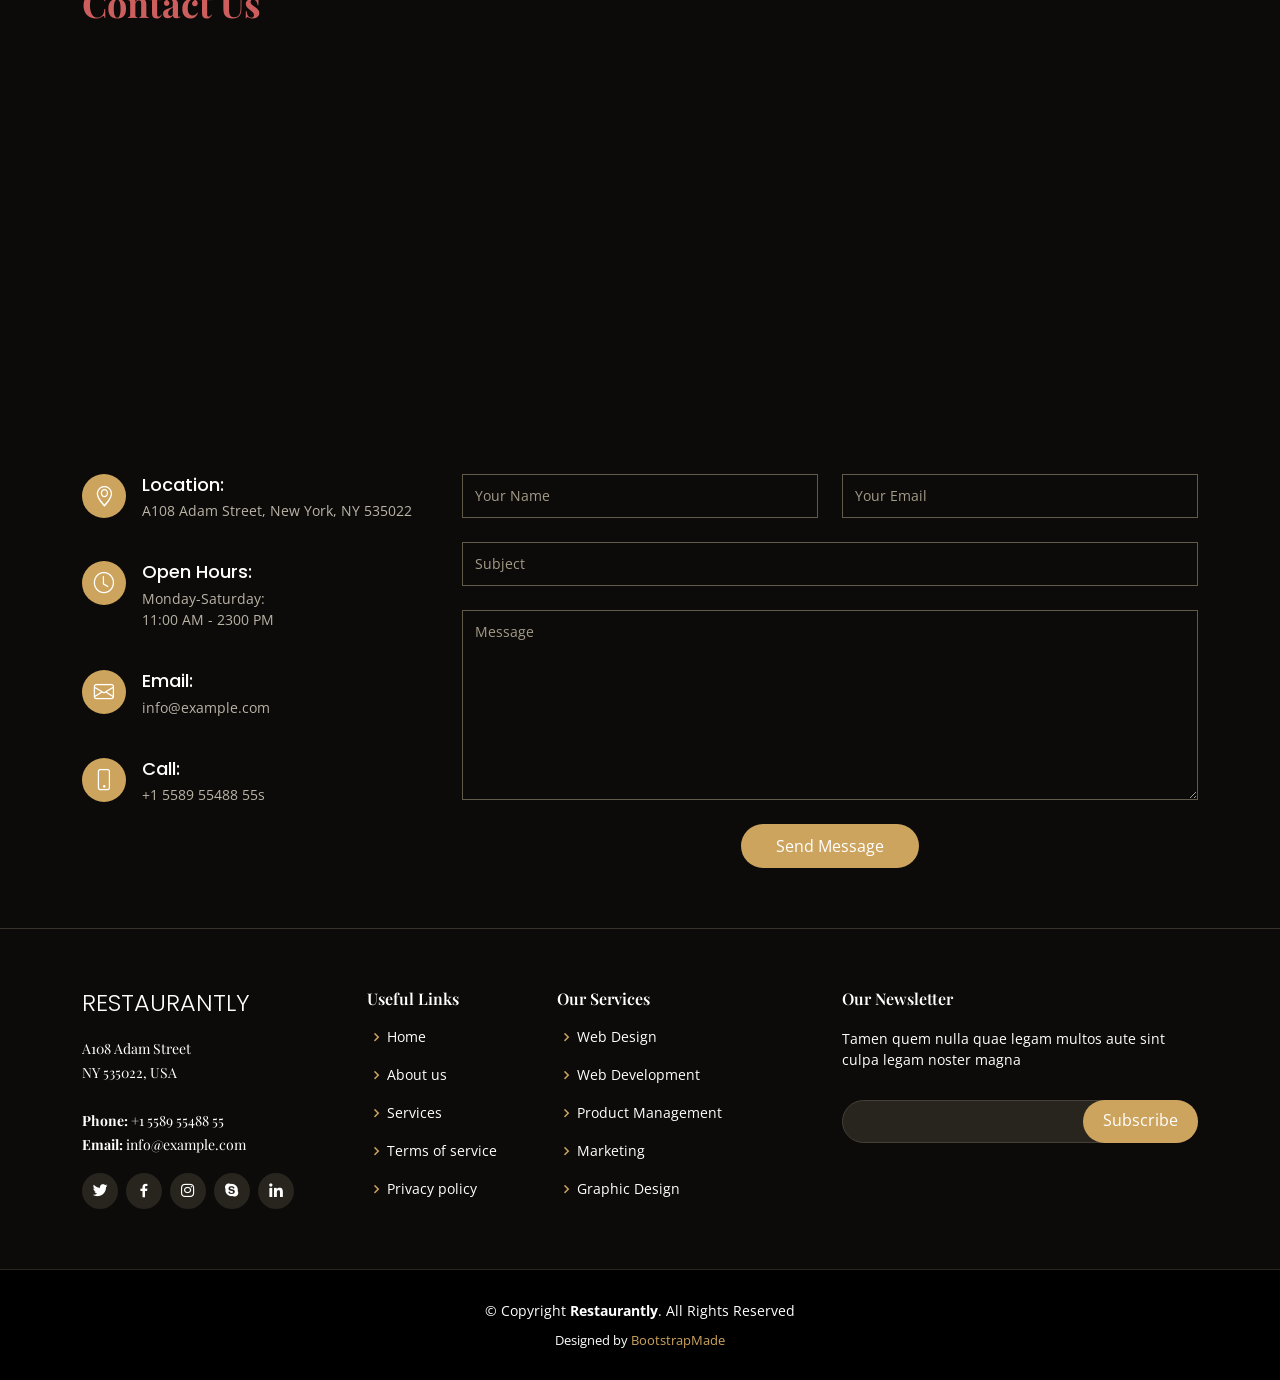
==== commit 3eb57bf8: "0209" ====
--- a/index.html
+++ b/index.html
@@ -10,8 +10,8 @@
   <meta content="" name="keywords">
 
   <!-- Favicons -->
-  <link href="assets/img/favicon.png" rel="icon">
-  <link href="assets/img/apple-touch-icon.png" rel="apple-touch-icon">
+  <link href="assets/img/logo去背.png" rel="icon">
+  <link href="assets/img/logo去背.png" rel="apple-touch-icon">
 
   <!-- Google Fonts -->
   <link href="https://fonts.googleapis.com/css?family=Open+Sans:300,300i,400,400i,600,600i,700,700i|Playfair+Display:ital,wght@0,400;0,500;0,600;0,700;1,400;1,500;1,600;1,700|Poppins:300,300i,400,400i,500,500i,600,600i,700,700i" rel="stylesheet">
@@ -37,8 +37,8 @@
   <div id="topbar" class="d-flex align-items-center fixed-top">
     <div class="container d-flex justify-content-center justify-content-md-between">
 
-      <!-- <div class="contact-info d-flex align-items-center">
-        <i class="bi bi-phone d-flex align-items-center"><span>+1 5589 55488 55</span></i>
+      <div class="contact-info d-flex align-items-center">
+        <!-- <i class="bi bi-phone d-flex align-items-center"><span>+1 5589 55488 55</span></i>
         <i class="bi bi-clock d-flex align-items-center ms-4"><span> Mon-Sat: 11AM - 23PM</span></i> -->
       </div>
 
@@ -55,9 +55,9 @@
   <header id="header" class="fixed-top d-flex align-items-cente">
     <div class="container-fluid container-xl d-flex align-items-center justify-content-lg-between">
 
-      <h1 class="logo me-auto me-lg-0"><a href="index.html">CTL美式餐廳</a></h1>
+      <h1 class="logo me-auto me-lg-0"><a href="index.html">卿卿餐酒</a></h1>
       <!-- Uncomment below if you prefer to use an image logo -->
-      <a href="index.html" class="logo me-auto me-lg-0"><img src="assets/img/logo.png" alt="" class="img-fluid"></a>
+      <a href="index.html" class="logo me-auto me-lg-0"><img src="assets/img/logo1.png" alt="" class="img-fluid"></a>
 
       <nav id="navbar" class="navbar order-last order-lg-0">
         <ul>
@@ -68,7 +68,7 @@
           <li><a class="nav-link scrollto" href="#events">活動</a></li>
           <li><a class="nav-link scrollto" href="#chefs">主廚</a></li>
           <li><a class="nav-link scrollto" href="#gallery">剪影</a></li>
-          <li class="dropdown"><a href="#"><span>下拉式選單</span> <i class="bi bi-chevron-down"></i></a>
+          <li class="dropdown"><a href="#"><span>選單</span> <i class="bi bi-chevron-down"></i></a>
             <ul>
               <li><a href="/blog/index.html">網誌</a></li>
               <li class="dropdown"><a href="#"><span>Deep Drop Down</span> <i class="bi bi-chevron-right"></i></a>
@@ -99,8 +99,8 @@
     <div class="container position-relative text-center text-lg-start" data-aos="zoom-in" data-aos-delay="100">
       <div class="row">
         <div class="col-lg-8">
-          <h1>觀迎來到 <span>CYL美式餐廳</span></h1>
-          <h2>傳承18年的好味道!</h2>
+          <h1>觀迎來到 <span>卿卿餐酒</span></h1>
+          <h2>享受海岸美景!</h2>
 
           <div class="btns">
             <a href="#menu" class="btn-menu animated fadeInUp scrollto">菜單</a>
@@ -125,87 +125,47 @@
         <div class="row">
           <div class="col-lg-6 order-1 order-lg-2" data-aos="zoom-in" data-aos-delay="100">
             <div class="about-img">
-              <img src="assets/img/about.jpg" alt="">
+              <img src="assets/img/bistro.jpg" alt="">
             </div>
           </div>
           <div class="col-lg-6 pt-4 pt-lg-0 order-2 order-lg-1 content">
-            <h3>Voluptatem dignissimos provident quasi corporis voluptates sit assumenda.</h3>
+            <h3>本店特色</h3>
             <p class="fst-italic">
-              Lorem ipsum dolor sit amet, consectetur adipiscing elit, sed do eiusmod tempor incididunt ut labore et dolore
-              magna aliqua.
-            </p>
+              一望無際的海濱景觀向北看到黃金海岸，然後向南看到地平線。</p>
             <ul>
-              <li><i class="bi bi-check-circle"></i> Ullamco laboris nisi ut aliquip ex ea commodo consequat.</li>
-              <li><i class="bi bi-check-circle"></i> Duis aute irure dolor in reprehenderit in voluptate velit.</li>
-              <li><i class="bi bi-check-circle"></i> Ullamco laboris nisi ut aliquip ex ea commodo consequat. Duis aute irure dolor in reprehenderit in voluptate trideta storacalaperda mastiro dolore eu fugiat nulla pariatur.</li>
+              <li><i class="bi bi-check-circle"></i> 客製化調酒，先選擇自己喜歡的基酒、材料跟偏好的口味，調酒師會幫忙調配適合自己的酒。</li>
+              <li><i class="bi bi-check-circle"></i>能吃到新鮮現流的海味，更供應餐廳新鮮漁獲，不同季節都能吃到最當季的海味！ </li>
+              <li><i class="bi bi-check-circle"></i> 以最親切的態度服務每位來店的顧客~</li>
             </ul>
-            <p>
+            <!-- <p>
               Ullamco laboris nisi ut aliquip ex ea commodo consequat. Duis aute irure dolor in reprehenderit in voluptate
               velit esse cillum dolore eu fugiat nulla pariatur. Excepteur sint occaecat cupidatat non proident, sunt in
               culpa qui officia deserunt mollit anim id est laborum
-            </p>
+            </p> -->
           </div>
         </div>
 
       </div>
     </section><!-- End About Section -->
 
-    <!-- ======= Why Us Section ======= -->
-    <section id="why-us" class="why-us">
-      <div class="container" data-aos="fade-up">
-
-        <div class="section-title">
-          <h2>Why Us</h2>
-          <p>Why Choose Our Restaurant</p>
-        </div>
-
-        <div class="row">
-
-          <div class="col-lg-4">
-            <div class="box" data-aos="zoom-in" data-aos-delay="100">
-              <span>01</span>
-              <h4>Lorem Ipsum</h4>
-              <p>Ulamco laboris nisi ut aliquip ex ea commodo consequat. Et consectetur ducimus vero placeat</p>
-            </div>
-          </div>
-
-          <div class="col-lg-4 mt-4 mt-lg-0">
-            <div class="box" data-aos="zoom-in" data-aos-delay="200">
-              <span>02</span>
-              <h4>Repellat Nihil</h4>
-              <p>Dolorem est fugiat occaecati voluptate velit esse. Dicta veritatis dolor quod et vel dire leno para dest</p>
-            </div>
-          </div>
-
-          <div class="col-lg-4 mt-4 mt-lg-0">
-            <div class="box" data-aos="zoom-in" data-aos-delay="300">
-              <span>03</span>
-              <h4> Ad ad velit qui</h4>
-              <p>Molestiae officiis omnis illo asperiores. Aut doloribus vitae sunt debitis quo vel nam quis</p>
-            </div>
-          </div>
-
-        </div>
-
-      </div>
-    </section><!-- End Why Us Section -->
+    
 
     <!-- ======= Menu Section ======= -->
     <section id="menu" class="menu section-bg">
       <div class="container" data-aos="fade-up">
 
         <div class="section-title">
-          <h2>Menu</h2>
-          <p>Check Our Tasty Menu</p>
+          <h2>菜單</h2>
+          <p>菜單內容</p>
         </div>
 
         <div class="row" data-aos="fade-up" data-aos-delay="100">
           <div class="col-lg-12 d-flex justify-content-center">
             <ul id="menu-flters">
-              <li data-filter="*" class="filter-active">All</li>
-              <li data-filter=".filter-starters">Starters</li>
-              <li data-filter=".filter-salads">Salads</li>
-              <li data-filter=".filter-specialty">Specialty</li>
+              <li data-filter="*" class="filter-active">全品項</li>
+              <li data-filter=".filter-starters">前菜</li>
+              <li data-filter=".filter-salads">沙拉</li>
+              <li data-filter=".filter-specialty">特色餐點</li>
             </ul>
           </div>
         </div>
@@ -312,8 +272,8 @@
       <div class="container" data-aos="fade-up">
 
         <div class="section-title">
-          <h2>Specials</h2>
-          <p>Check Our Specials</p>
+          <h2>套餐</h2>
+          <p>情人節精選套餐</p>
         </div>
 
         <div class="row" data-aos="fade-up" data-aos-delay="100">
@@ -410,8 +370,8 @@
       <div class="container" data-aos="fade-up">
 
         <div class="section-title">
-          <h2>Events</h2>
-          <p>Organize Your Events in our Restaurant</p>
+          <h2>活動</h2>
+          <p>特別活動服務項目</p>
         </div>
 
         <div class="events-slider swiper-container" data-aos="fade-up" data-aos-delay="100">
@@ -556,89 +516,7 @@
       </div>
     </section><!-- End Book A Table Section -->
 
-    <!-- ======= Testimonials Section ======= -->
-    <section id="testimonials" class="testimonials section-bg">
-      <div class="container" data-aos="fade-up">
-
-        <div class="section-title">
-          <h2>Testimonials</h2>
-          <p>What they're saying about us</p>
-        </div>
-
-        <div class="testimonials-slider swiper-container" data-aos="fade-up" data-aos-delay="100">
-          <div class="swiper-wrapper">
-
-            <div class="swiper-slide">
-              <div class="testimonial-item">
-                <p>
-                  <i class="bx bxs-quote-alt-left quote-icon-left"></i>
-                  Proin iaculis purus consequat sem cure digni ssim donec porttitora entum suscipit rhoncus. Accusantium quam, ultricies eget id, aliquam eget nibh et. Maecen aliquam, risus at semper.
-                  <i class="bx bxs-quote-alt-right quote-icon-right"></i>
-                </p>
-                <img src="assets/img/testimonials/testimonials-1.jpg" class="testimonial-img" alt="">
-                <h3>Saul Goodman</h3>
-                <h4>Ceo &amp; Founder</h4>
-              </div>
-            </div><!-- End testimonial item -->
-
-            <div class="swiper-slide">
-              <div class="testimonial-item">
-                <p>
-                  <i class="bx bxs-quote-alt-left quote-icon-left"></i>
-                  Export tempor illum tamen malis malis eram quae irure esse labore quem cillum quid cillum eram malis quorum velit fore eram velit sunt aliqua noster fugiat irure amet legam anim culpa.
-                  <i class="bx bxs-quote-alt-right quote-icon-right"></i>
-                </p>
-                <img src="assets/img/testimonials/testimonials-2.jpg" class="testimonial-img" alt="">
-                <h3>Sara Wilsson</h3>
-                <h4>Designer</h4>
-              </div>
-            </div><!-- End testimonial item -->
-
-            <div class="swiper-slide">
-              <div class="testimonial-item">
-                <p>
-                  <i class="bx bxs-quote-alt-left quote-icon-left"></i>
-                  Enim nisi quem export duis labore cillum quae magna enim sint quorum nulla quem veniam duis minim tempor labore quem eram duis noster aute amet eram fore quis sint minim.
-                  <i class="bx bxs-quote-alt-right quote-icon-right"></i>
-                </p>
-                <img src="assets/img/testimonials/testimonials-3.jpg" class="testimonial-img" alt="">
-                <h3>Jena Karlis</h3>
-                <h4>Store Owner</h4>
-              </div>
-            </div><!-- End testimonial item -->
-
-            <div class="swiper-slide">
-              <div class="testimonial-item">
-                <p>
-                  <i class="bx bxs-quote-alt-left quote-icon-left"></i>
-                  Fugiat enim eram quae cillum dolore dolor amet nulla culpa multos export minim fugiat minim velit minim dolor enim duis veniam ipsum anim magna sunt elit fore quem dolore labore illum veniam.
-                  <i class="bx bxs-quote-alt-right quote-icon-right"></i>
-                </p>
-                <img src="assets/img/testimonials/testimonials-4.jpg" class="testimonial-img" alt="">
-                <h3>Matt Brandon</h3>
-                <h4>Freelancer</h4>
-              </div>
-            </div><!-- End testimonial item -->
-
-            <div class="swiper-slide">
-              <div class="testimonial-item">
-                <p>
-                  <i class="bx bxs-quote-alt-left quote-icon-left"></i>
-                  Quis quorum aliqua sint quem legam fore sunt eram irure aliqua veniam tempor noster veniam enim culpa labore duis sunt culpa nulla illum cillum fugiat legam esse veniam culpa fore nisi cillum quid.
-                  <i class="bx bxs-quote-alt-right quote-icon-right"></i>
-                </p>
-                <img src="assets/img/testimonials/testimonials-5.jpg" class="testimonial-img" alt="">
-                <h3>John Larson</h3>
-                <h4>Entrepreneur</h4>
-              </div>
-            </div><!-- End testimonial item -->
-
-          </div>
-          <div class="swiper-pagination"></div>
-        </div>
-
-      </div>
-    </section><!-- End Testimonials Section -->
+  
 
     <!-- ======= Gallery Section ======= -->
     <section id="gallery" class="gallery">
@@ -723,75 +601,7 @@
       </div>
     </section><!-- End Gallery Section -->
 
-    <!-- ======= Chefs Section ======= -->
-    <section id="chefs" class="chefs">
-      <div class="container" data-aos="fade-up">
-
-        <div class="section-title">
-          <h2>Chefs</h2>
-          <p>Our Proffesional Chefs</p>
-        </div>
-
-        <div class="row">
-
-          <div class="col-lg-4 col-md-6">
-            <div class="member" data-aos="zoom-in" data-aos-delay="100">
-              <img src="assets/img/chefs/chefs-1.jpg" class="img-fluid" alt="">
-              <div class="member-info">
-                <div class="member-info-content">
-                  <h4>Walter White</h4>
-                  <span>Master Chef</span>
-                </div>
-                <div class="social">
-                  <a href=""><i class="bi bi-twitter"></i></a>
-                  <a href=""><i class="bi bi-facebook"></i></a>
-                  <a href=""><i class="bi bi-instagram"></i></a>
-                  <a href=""><i class="bi bi-linkedin"></i></a>
-                </div>
-              </div>
-            </div>
-          </div>
-
-          <div class="col-lg-4 col-md-6">
-            <div class="member" data-aos="zoom-in" data-aos-delay="200">
-              <img src="assets/img/chefs/chefs-2.jpg" class="img-fluid" alt="">
-              <div class="member-info">
-                <div class="member-info-content">
-                  <h4>Sarah Jhonson</h4>
-                  <span>Patissier</span>
-                </div>
-                <div class="social">
-                  <a href=""><i class="bi bi-twitter"></i></a>
-                  <a href=""><i class="bi bi-facebook"></i></a>
-                  <a href=""><i class="bi bi-instagram"></i></a>
-                  <a href=""><i class="bi bi-linkedin"></i></a>
-                </div>
-              </div>
-            </div>
-          </div>
-
-          <div class="col-lg-4 col-md-6">
-            <div class="member" data-aos="zoom-in" data-aos-delay="300">
-              <img src="assets/img/chefs/chefs-3.jpg" class="img-fluid" alt="">
-              <div class="member-info">
-                <div class="member-info-content">
-                  <h4>William Anderson</h4>
-                  <span>Cook</span>
-                </div>
-                <div class="social">
-                  <a href=""><i class="bi bi-twitter"></i></a>
-                  <a href=""><i class="bi bi-facebook"></i></a>
-                  <a href=""><i class="bi bi-instagram"></i></a>
-                  <a href=""><i class="bi bi-linkedin"></i></a>
-                </div>
-              </div>
-            </div>
-          </div>
-
-        </div>
-
-      </div>
-    </section><!-- End Chefs Section -->
+    
 
     <!-- ======= Contact Section ======= -->
     <section id="contact" class="contact">
--- a/assets/css/style.css
+++ b/assets/css/style.css
@@ -211,7 +211,7 @@
 --------------------------------------------------------------*/
 .book-a-table-btn {
   margin: 0 0 0 15px;
-  border: 2px solid #cda45e;
+  border: 2px solid #cd5e5e;
   color: #fff;
   border-radius: 50px;
   padding: 8px 25px;
@@ -223,7 +223,7 @@
 }
 
 .book-a-table-btn:hover {
-  background: #cda45e;
+  background: #cd5e5e;
   color: #fff;
 }
 
@@ -443,7 +443,7 @@
 #hero {
   width: 100%;
   height: 100vh;
-  background: url("../img/hero-bg.jpg") top center;
+  background: url("../img/RS.jpg") center;
   background-size: cover;
   position: relative;
   padding: 0;
@@ -474,17 +474,17 @@
   font-size: 48px;
   font-weight: 700;
   line-height: 56px;
-  color: #fff;
+  color: #ffffff;
   font-family: "Poppins", sans-serif;
 }
 
 #hero h1 span {
   /* color: #cda45e; */
-  color: #cd5e5e;
+  color: #e26965;
 }
 
 #hero h2 {
-  color: #eee;
+  color: #51c1e4;
   margin-bottom: 10px 0 0 0;
   font-size: 22px;
 }
@@ -521,7 +521,7 @@
 #hero .play-btn {
   width: 94px;
   height: 94px;
-  background: radial-gradient(#cda45e 50%, rgba(205, 164, 94, 0.4) 52%);
+  background: radial-gradient(#cd5e5e 50%, rgba(250, 152, 137, 0.4) 52%);
   border-radius: 50%;
   display: block;
   position: relative;
@@ -567,7 +567,7 @@
 }
 
 #hero .play-btn:hover::after {
-  border-left: 15px solid #cda45e;
+  border-left: 15px solid #cd5ecd5e;
   transform: scale(20);
 }
 
@@ -687,7 +687,8 @@
   font-size: 36px;
   font-weight: 700;
   font-family: "Playfair Display", serif;
-  color: #cda45e;
+  /* color: #cda45e; */
+  color: #cd5e5e;
 }
 
 /*--------------------------------------------------------------
@@ -746,7 +747,7 @@
 # About
 --------------------------------------------------------------*/
 .about {
-  background: url("../img/about-bg.jpg") center center;
+  background: url("../img/about-new.jpg") center center;
   background-size: cover;
   position: relative;
   padding: 80px 0;
@@ -857,7 +858,8 @@
   display: block;
   font-size: 28px;
   font-weight: 700;
-  color: #cda45e;
+  /* color: #cda45e; */
+  color: #cd5e5e;
 }
 
 .why-us .box h4 {
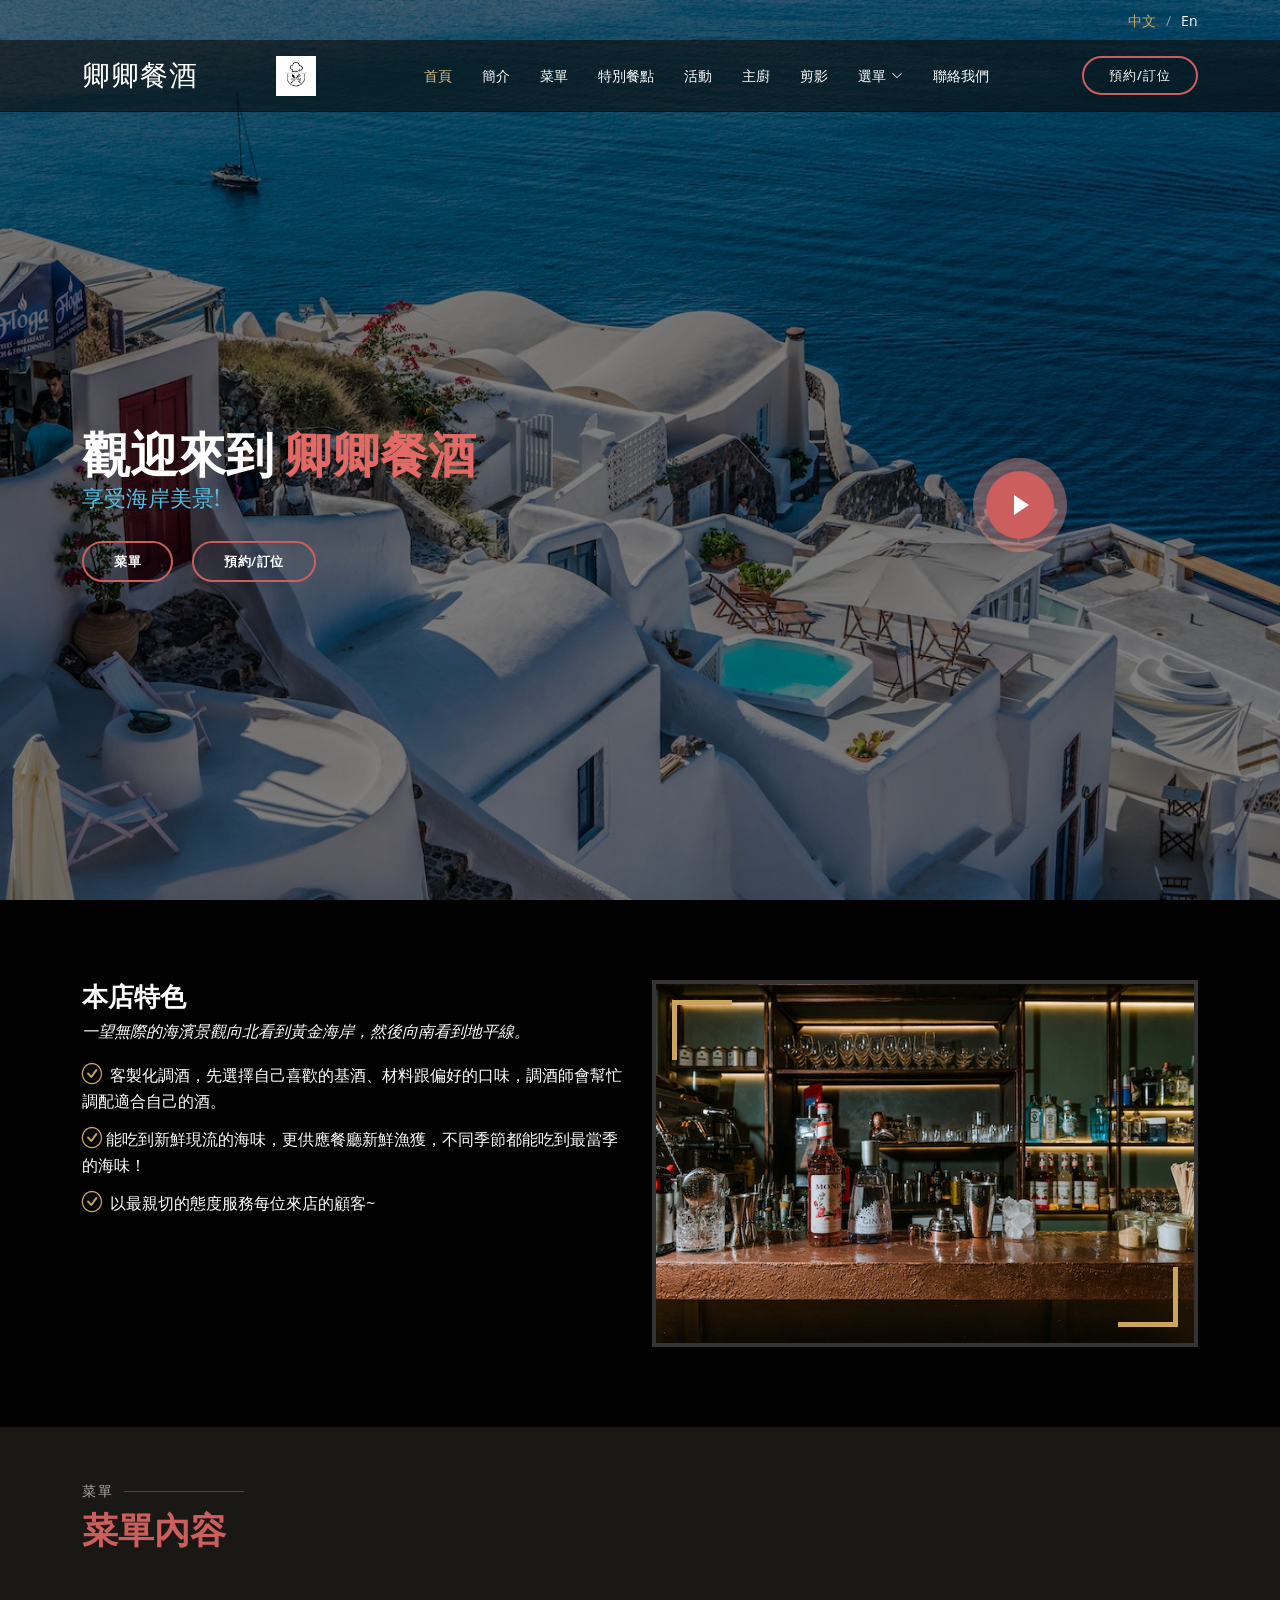
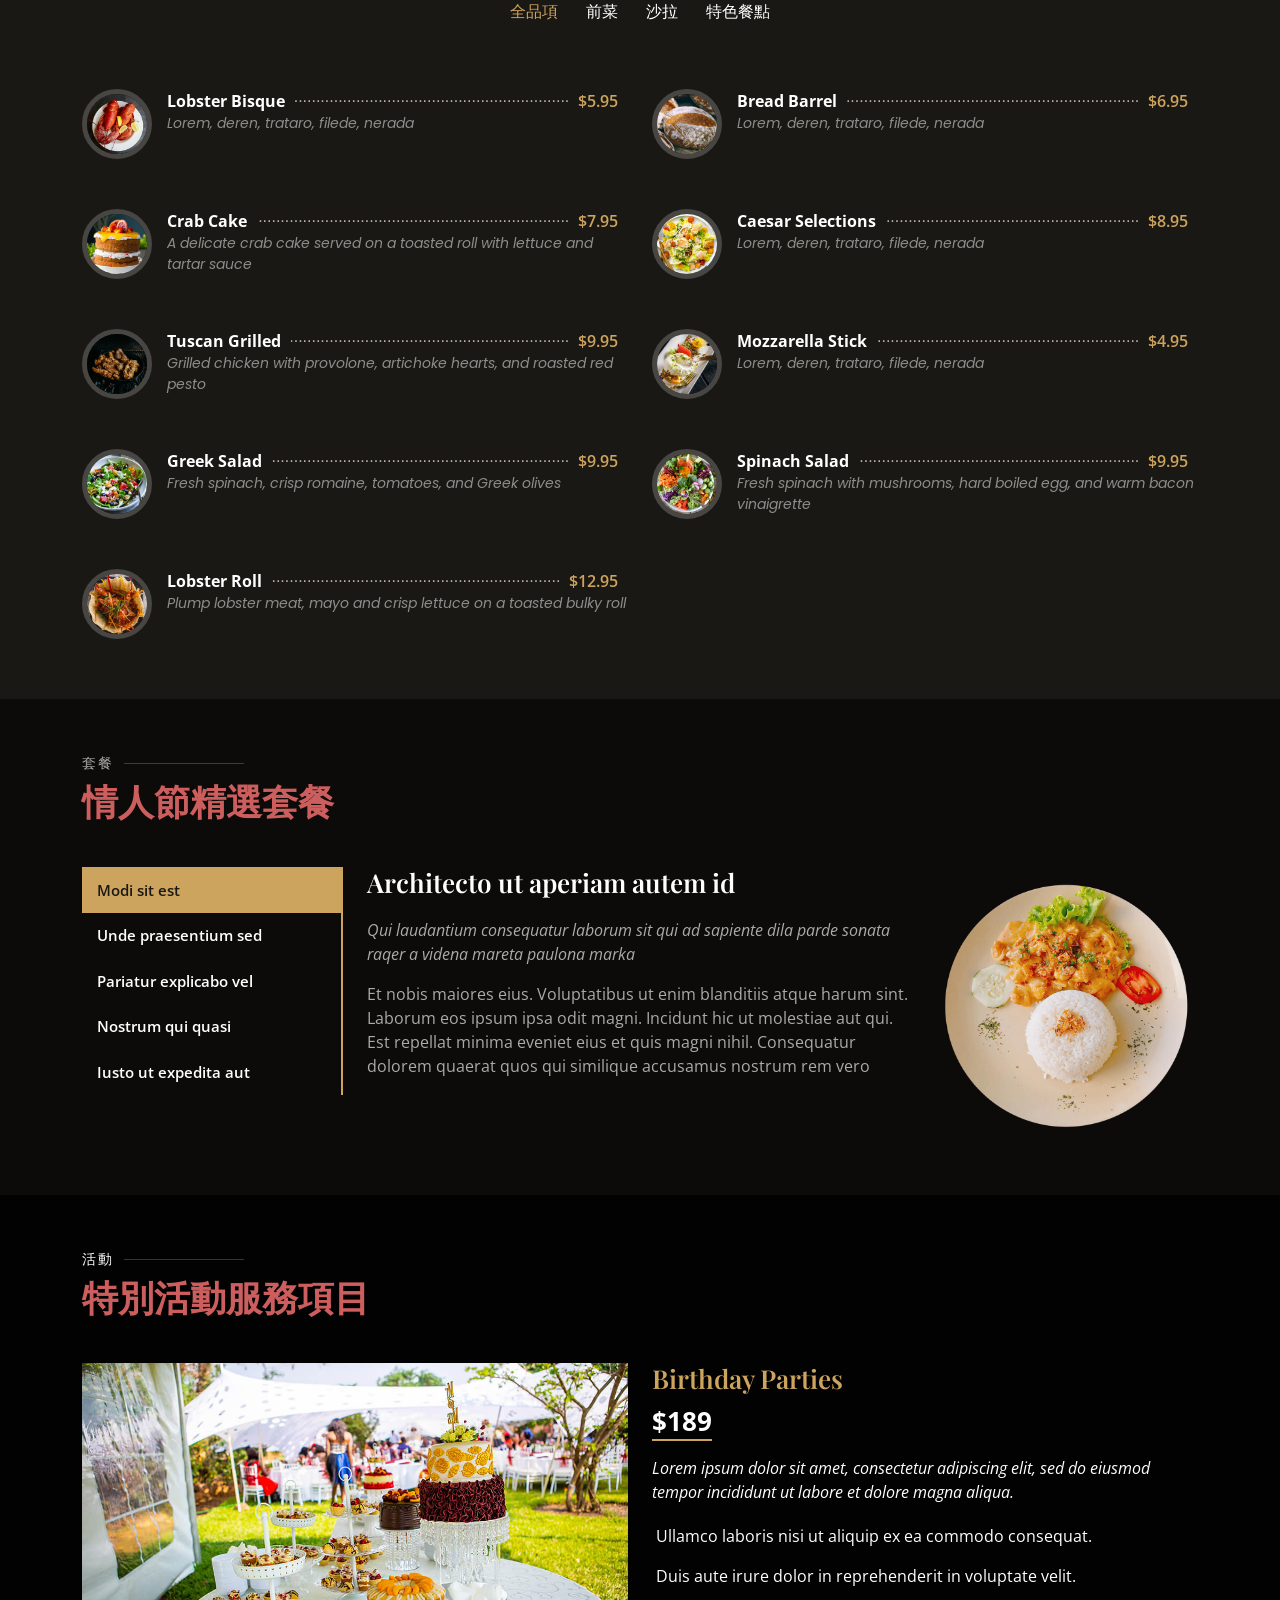
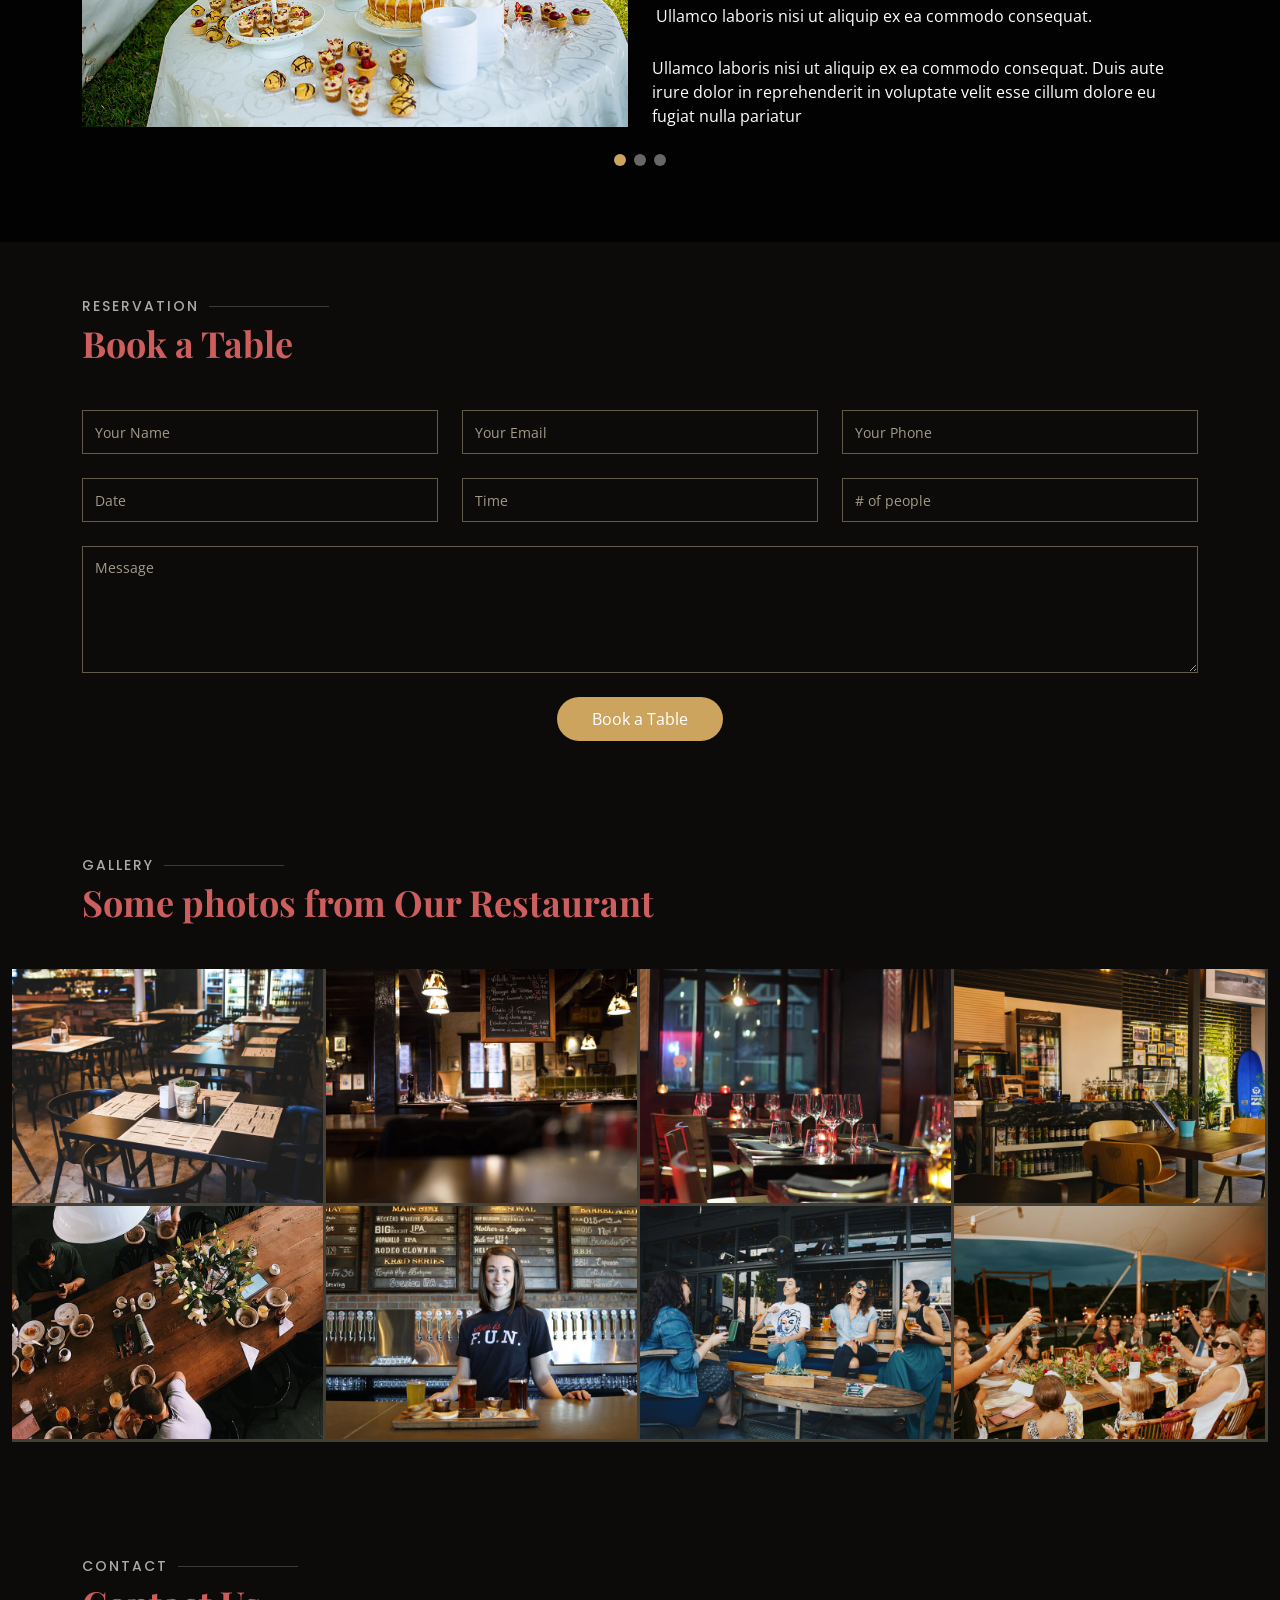
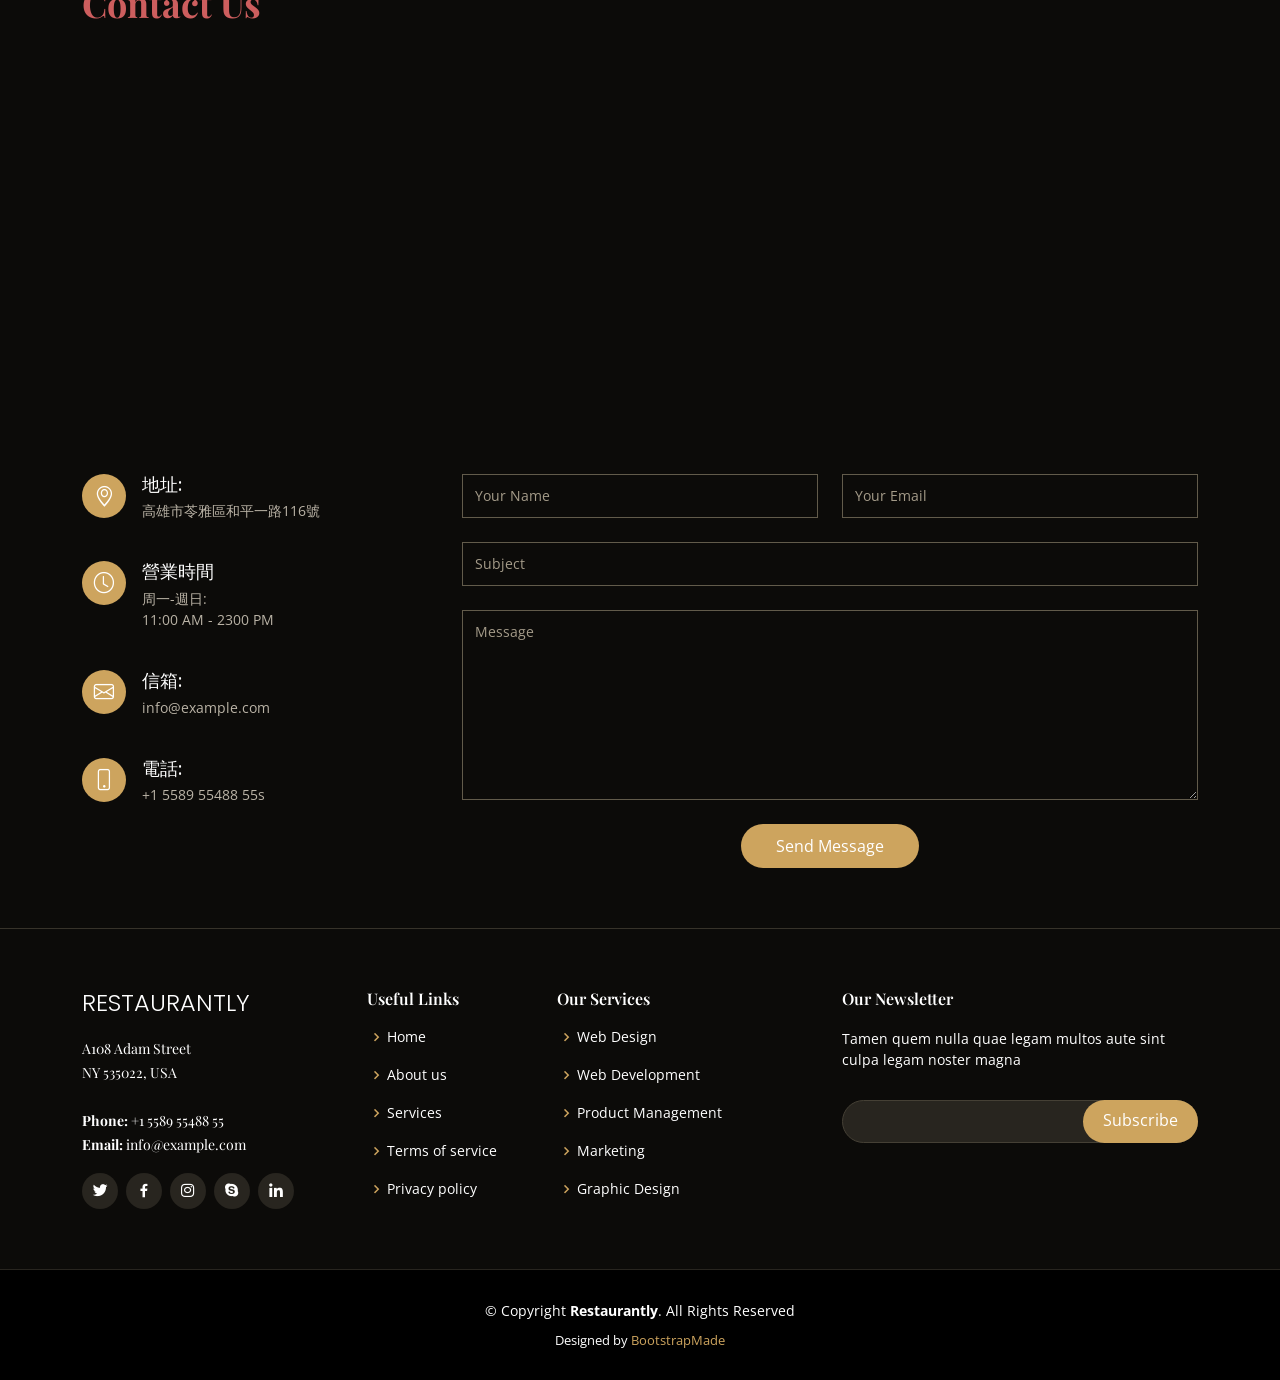
==== commit 77d6efb4: "0209" ====
--- a/index.html
+++ b/index.html
@@ -614,7 +614,7 @@
       </div>
 
       <div data-aos="fade-up">
-        <iframe style="border:0; width: 100%; height: 350px;" src="https://www.google.com/maps/embed?pb=!1m14!1m8!1m3!1d12097.433213460943!2d-74.0062269!3d40.7101282!3m2!1i1024!2i768!4f13.1!3m3!1m2!1s0x0%3A0xb89d1fe6bc499443!2sDowntown+Conference+Center!5e0!3m2!1smk!2sbg!4v1539943755621" frameborder="0" allowfullscreen></iframe>
+        <iframe style="border:0; width: 100%; height: 350px;" src="https://www.google.com/maps/embed?pb=!1m18!1m12!1m3!1d3682.7484963004154!2d120.31851711443515!3d22.62586513671664!2m3!1f0!2f0!3f0!3m2!1i1024!2i768!4f13.1!3m3!1m2!1s0x346e04bd7ed51ff5%3A0xd343c4e121c2f6b5!2z5ZyL56uL6auY6ZuE5bir56-E5aSn5a245ZKM5bmz5qCh5Y2A!5e0!3m2!1szh-TW!2stw!4v1675924380660!5m2!1szh-TW!2stw" frameborder="0" allowfullscreen></iframe>
       </div>
 
       <div class="container" data-aos="fade-up">
@@ -625,28 +625,28 @@
             <div class="info">
               <div class="address">
                 <i class="bi bi-geo-alt"></i>
-                <h4>Location:</h4>
-                <p>A108 Adam Street, New York, NY 535022</p>
+                <h4>地址:</h4>
+                <p>高雄市苓雅區和平一路116號</p>
               </div>
 
               <div class="open-hours">
                 <i class="bi bi-clock"></i>
-                <h4>Open Hours:</h4>
+                <h4>營業時間</h4>
                 <p>
-                  Monday-Saturday:<br>
+                  周一-週日:<br>
                   11:00 AM - 2300 PM
                 </p>
               </div>
 
               <div class="email">
                 <i class="bi bi-envelope"></i>
-                <h4>Email:</h4>
+                <h4>信箱:</h4>
                 <p>info@example.com</p>
               </div>
 
               <div class="phone">
                 <i class="bi bi-phone"></i>
-                <h4>Call:</h4>
+                <h4>電話:</h4>
                 <p>+1 5589 55488 55s</p>
               </div>
 
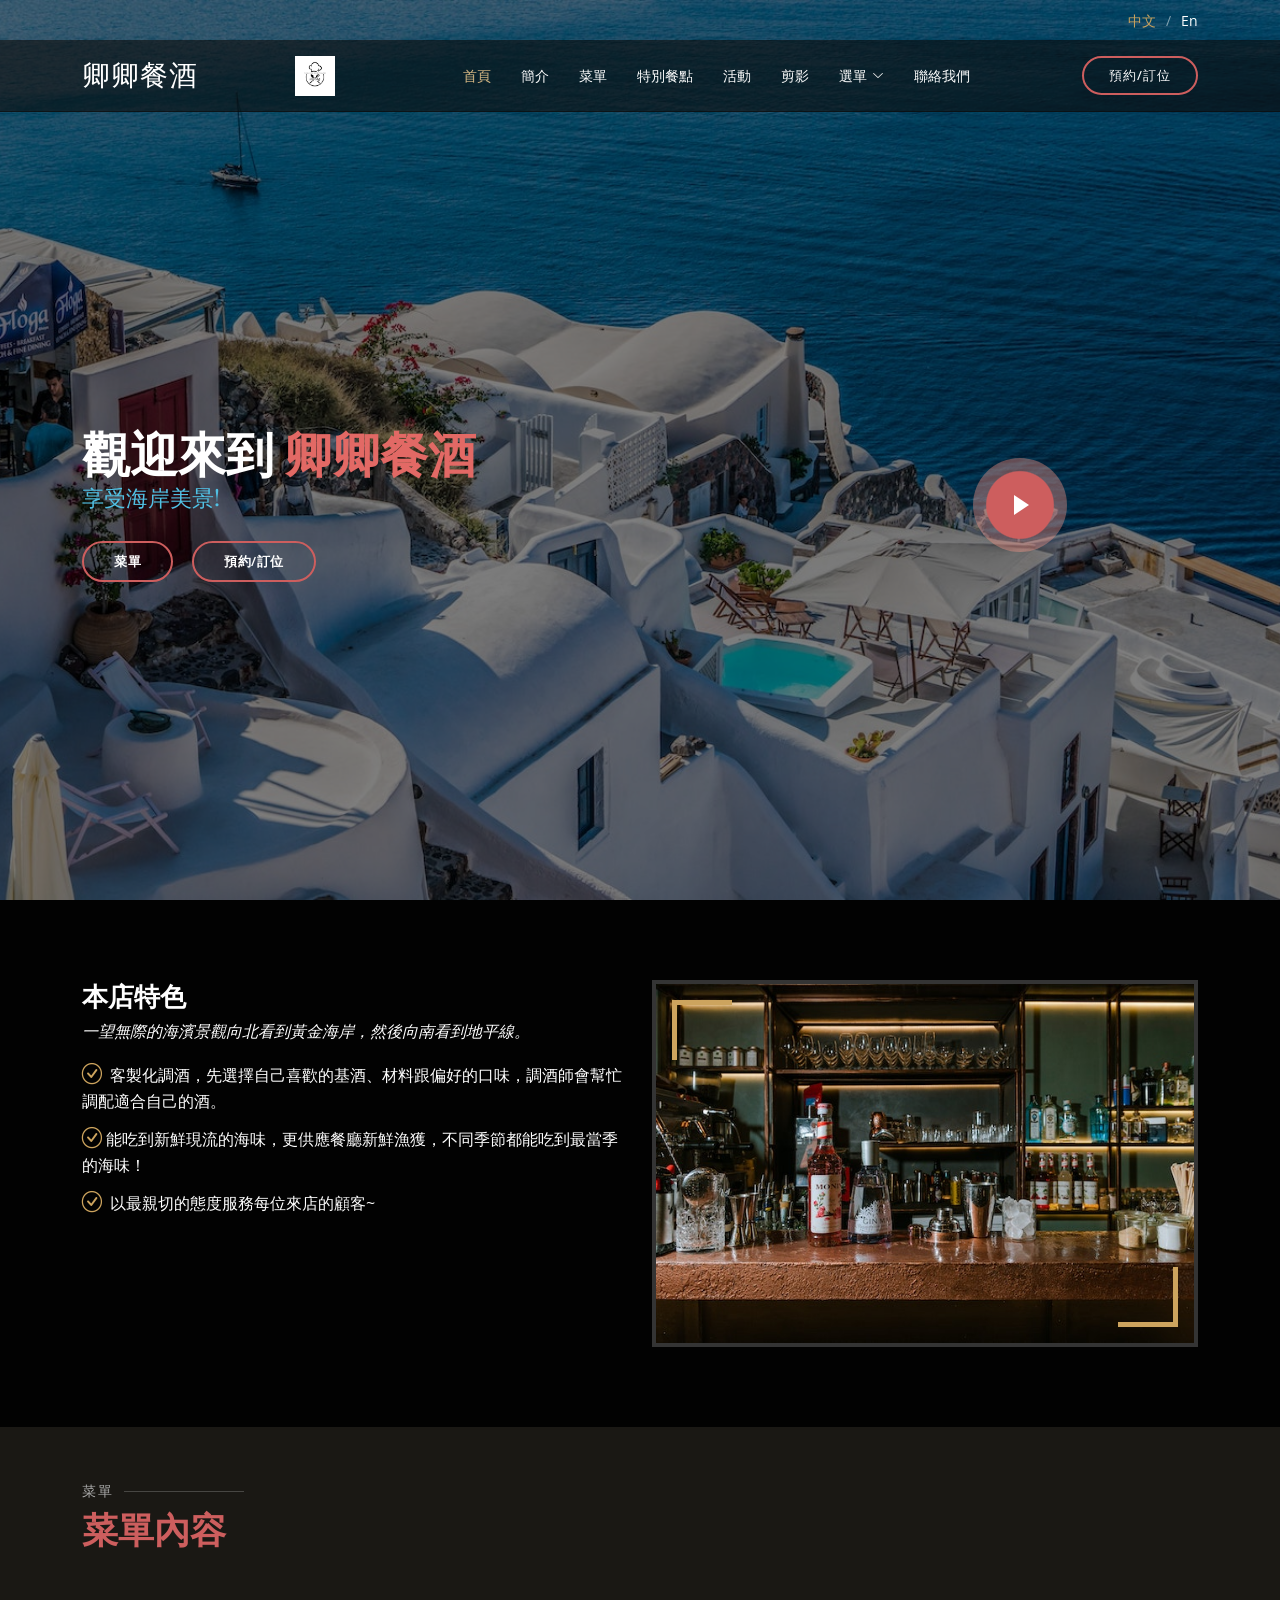
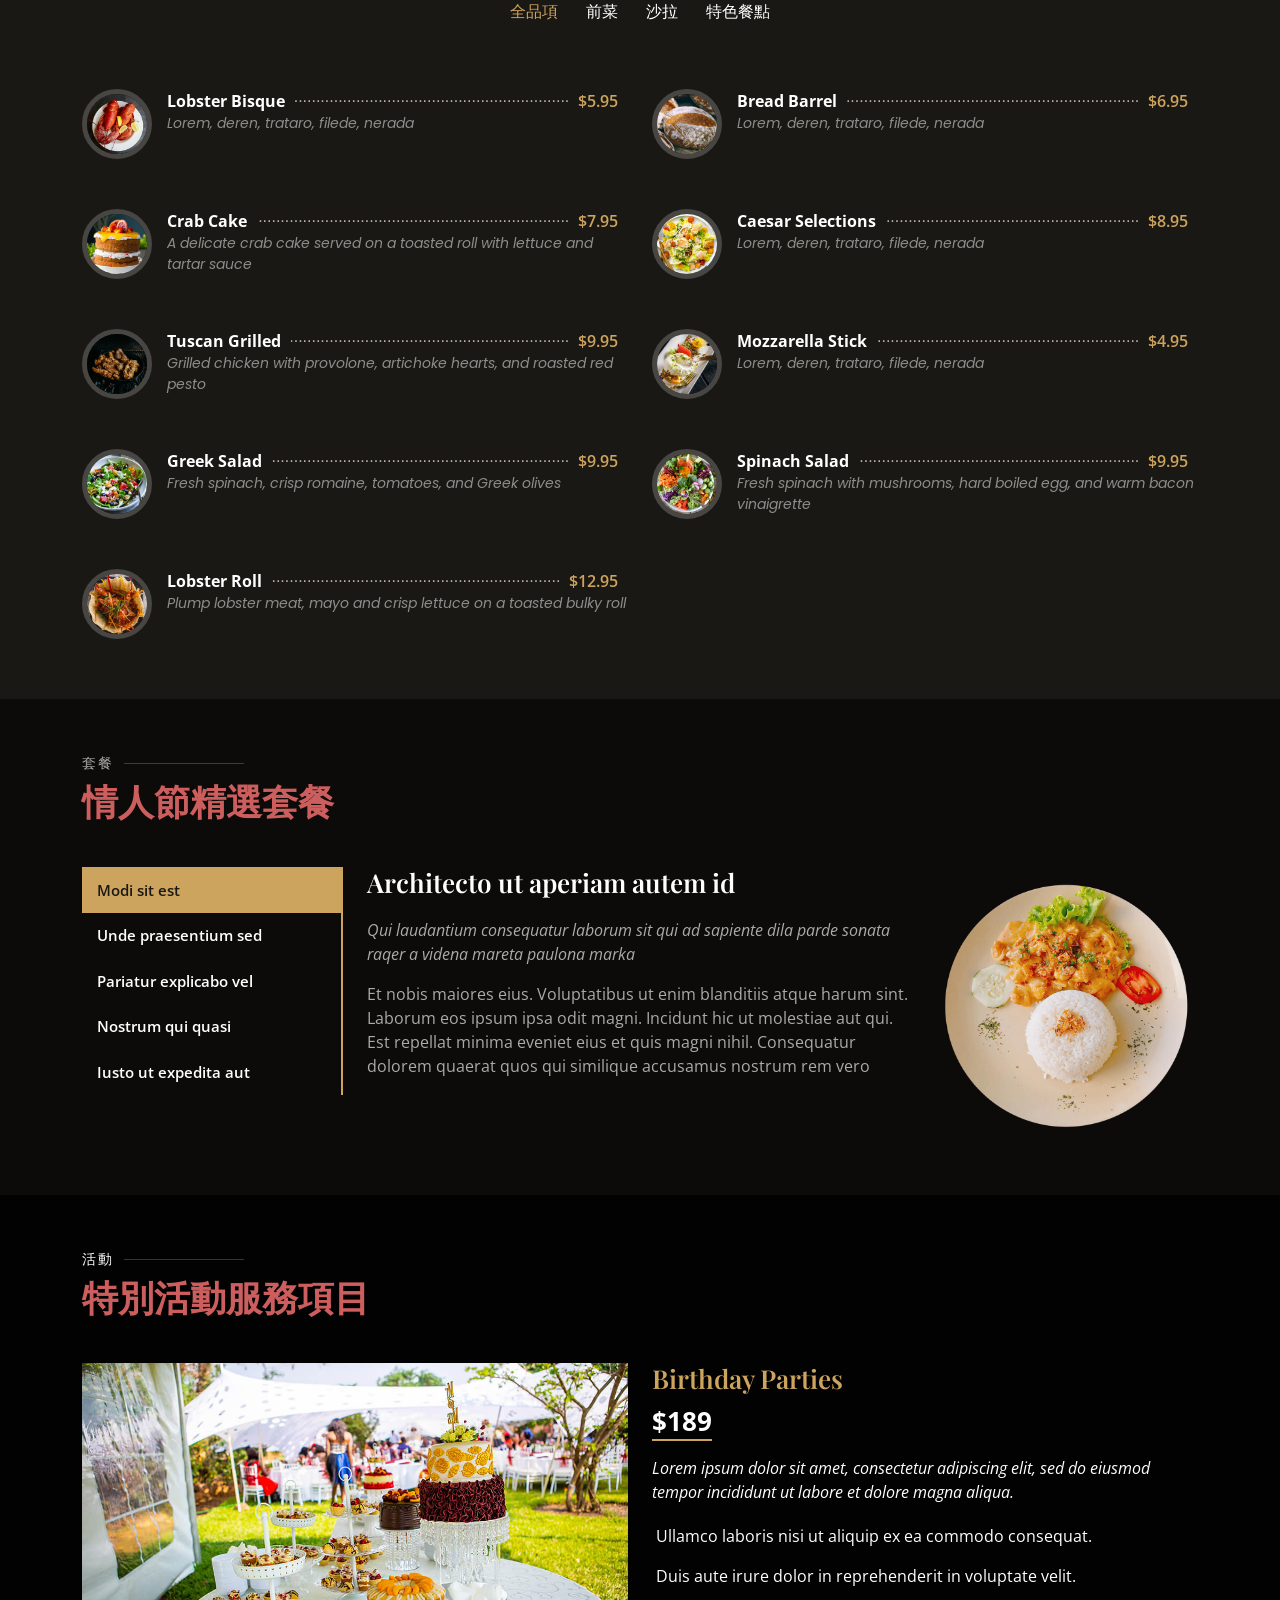
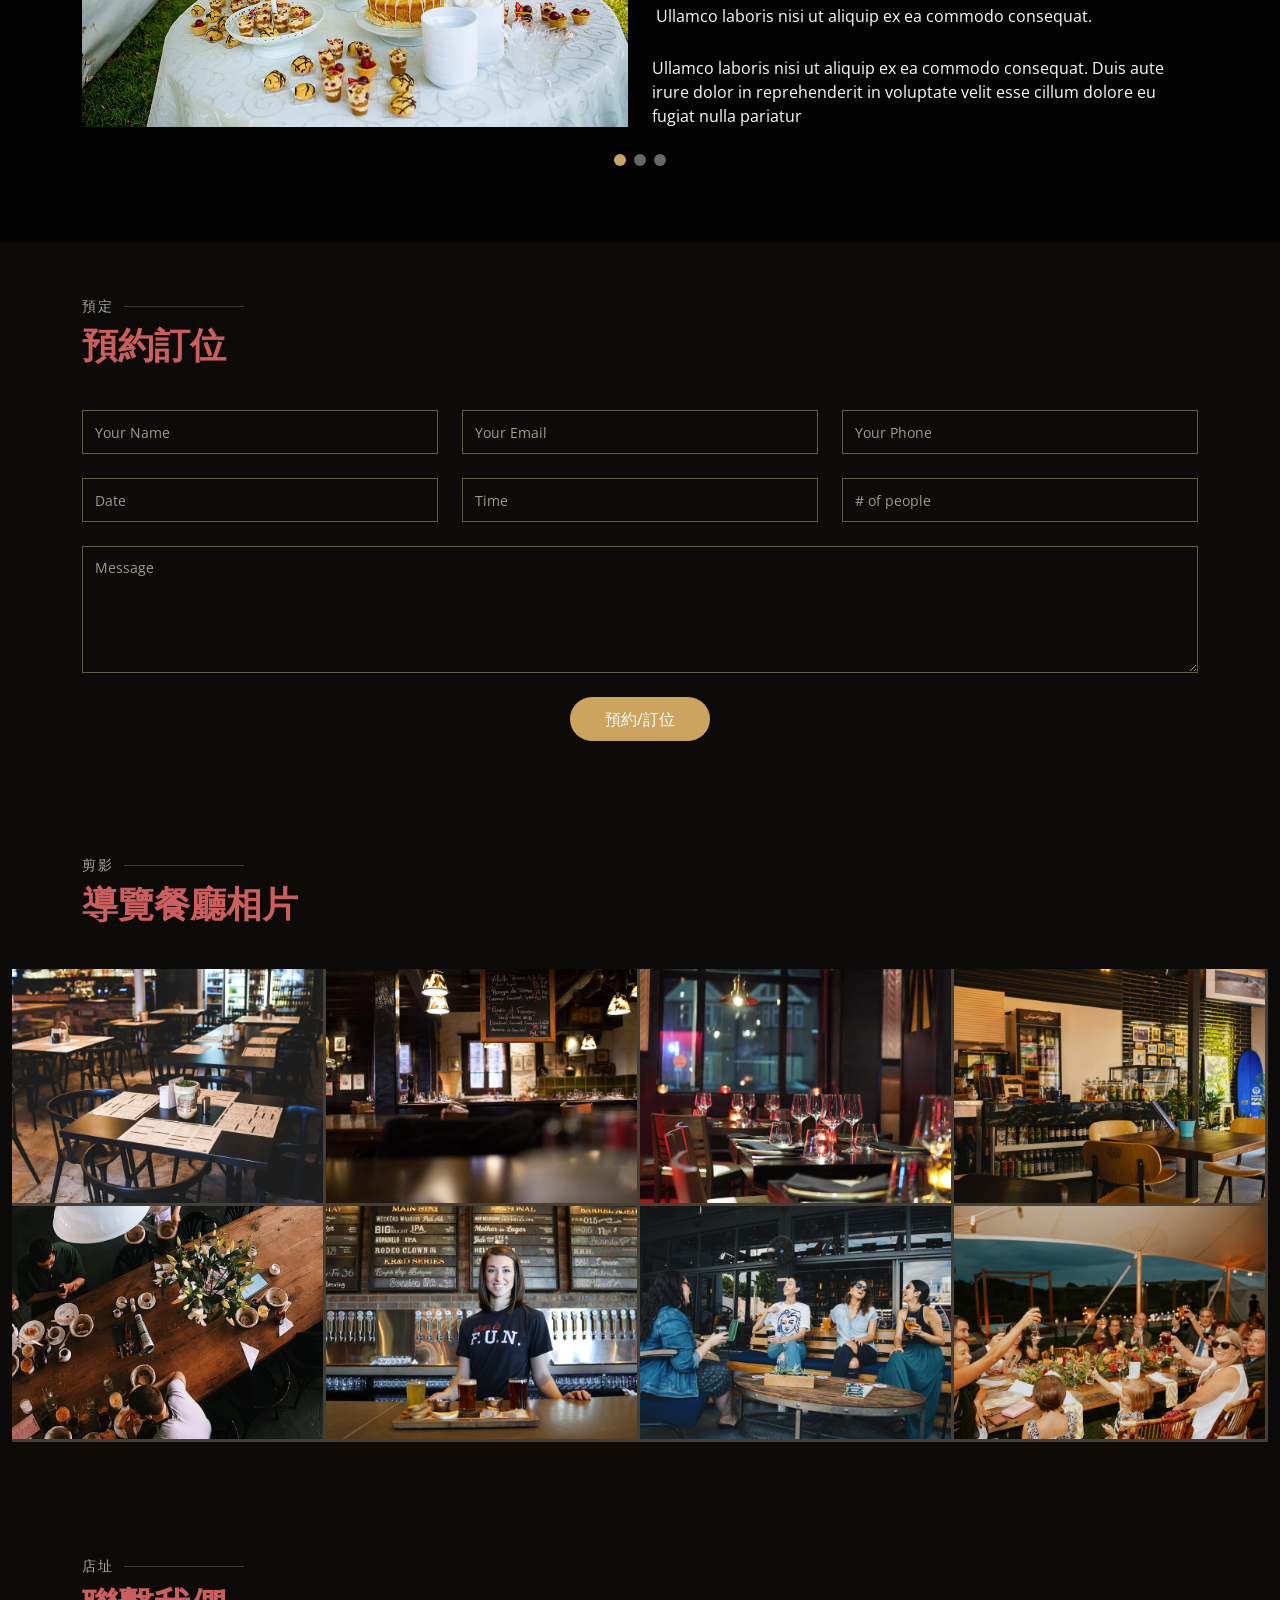
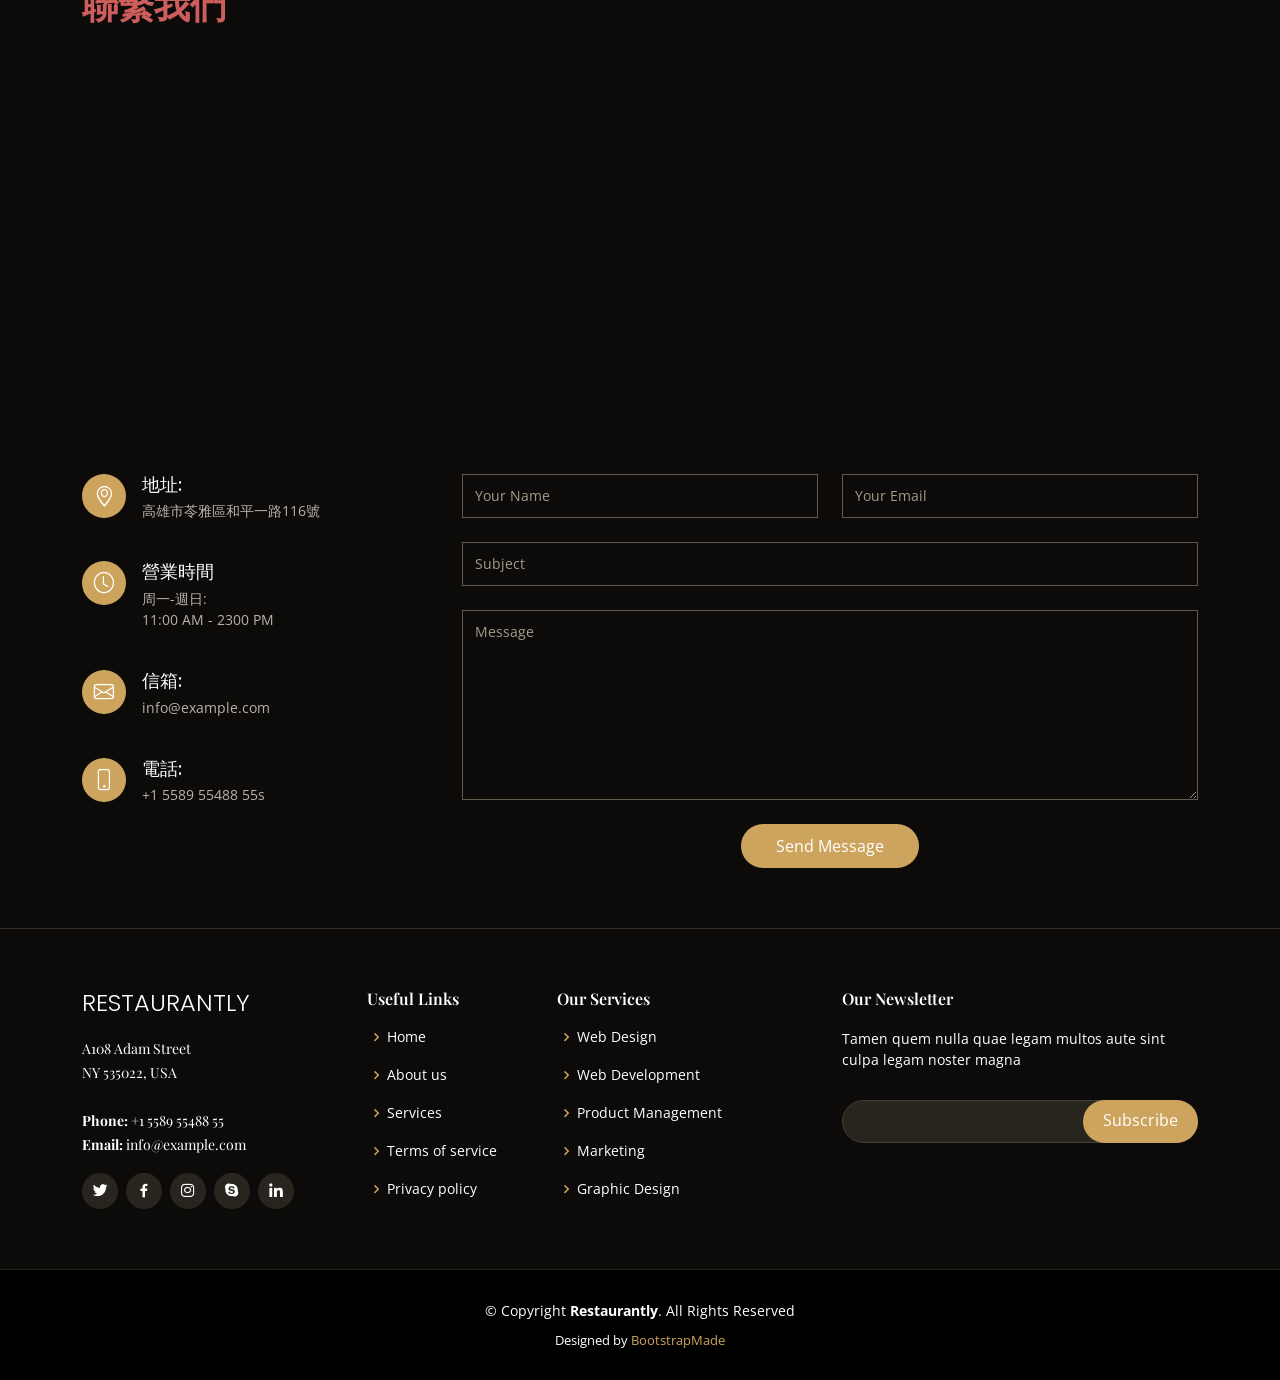
==== commit e616c0c2: "002009" ====
--- a/index.html
+++ b/index.html
@@ -66,7 +66,6 @@
           <li><a class="nav-link scrollto" href="#menu">菜單</a></li>
           <li><a class="nav-link scrollto" href="#specials">特別餐點</a></li>
           <li><a class="nav-link scrollto" href="#events">活動</a></li>
-          <li><a class="nav-link scrollto" href="#chefs">主廚</a></li>
           <li><a class="nav-link scrollto" href="#gallery">剪影</a></li>
           <li class="dropdown"><a href="#"><span>選單</span> <i class="bi bi-chevron-down"></i></a>
             <ul>
@@ -470,8 +469,8 @@
       <div class="container" data-aos="fade-up">
 
         <div class="section-title">
-          <h2>Reservation</h2>
-          <p>Book a Table</p>
+          <h2>預定</h2>
+          <p>預約訂位</p>
         </div>
 
         <form action="forms/book-a-table.php" method="post" role="form" class="php-email-form" data-aos="fade-up" data-aos-delay="100">
@@ -510,7 +509,7 @@
             <div class="error-message"></div>
             <div class="sent-message">Your booking request was sent. We will call back or send an Email to confirm your reservation. Thank you!</div>
           </div>
-          <div class="text-center"><button type="submit">Book a Table</button></div>
+          <div class="text-center"><button type="submit">預約/訂位</button></div>
         </form>
 
       </div>
@@ -523,8 +522,8 @@
 
       <div class="container" data-aos="fade-up">
         <div class="section-title">
-          <h2>Gallery</h2>
-          <p>Some photos from Our Restaurant</p>
+          <h2>剪影</h2>
+          <p>導覽餐廳相片</p>
         </div>
       </div>
 
@@ -608,8 +607,8 @@
       <div class="container" data-aos="fade-up">
 
         <div class="section-title">
-          <h2>Contact</h2>
-          <p>Contact Us</p>
+          <h2>店址</h2>
+          <p>聯繫我們</p>
         </div>
       </div>
 
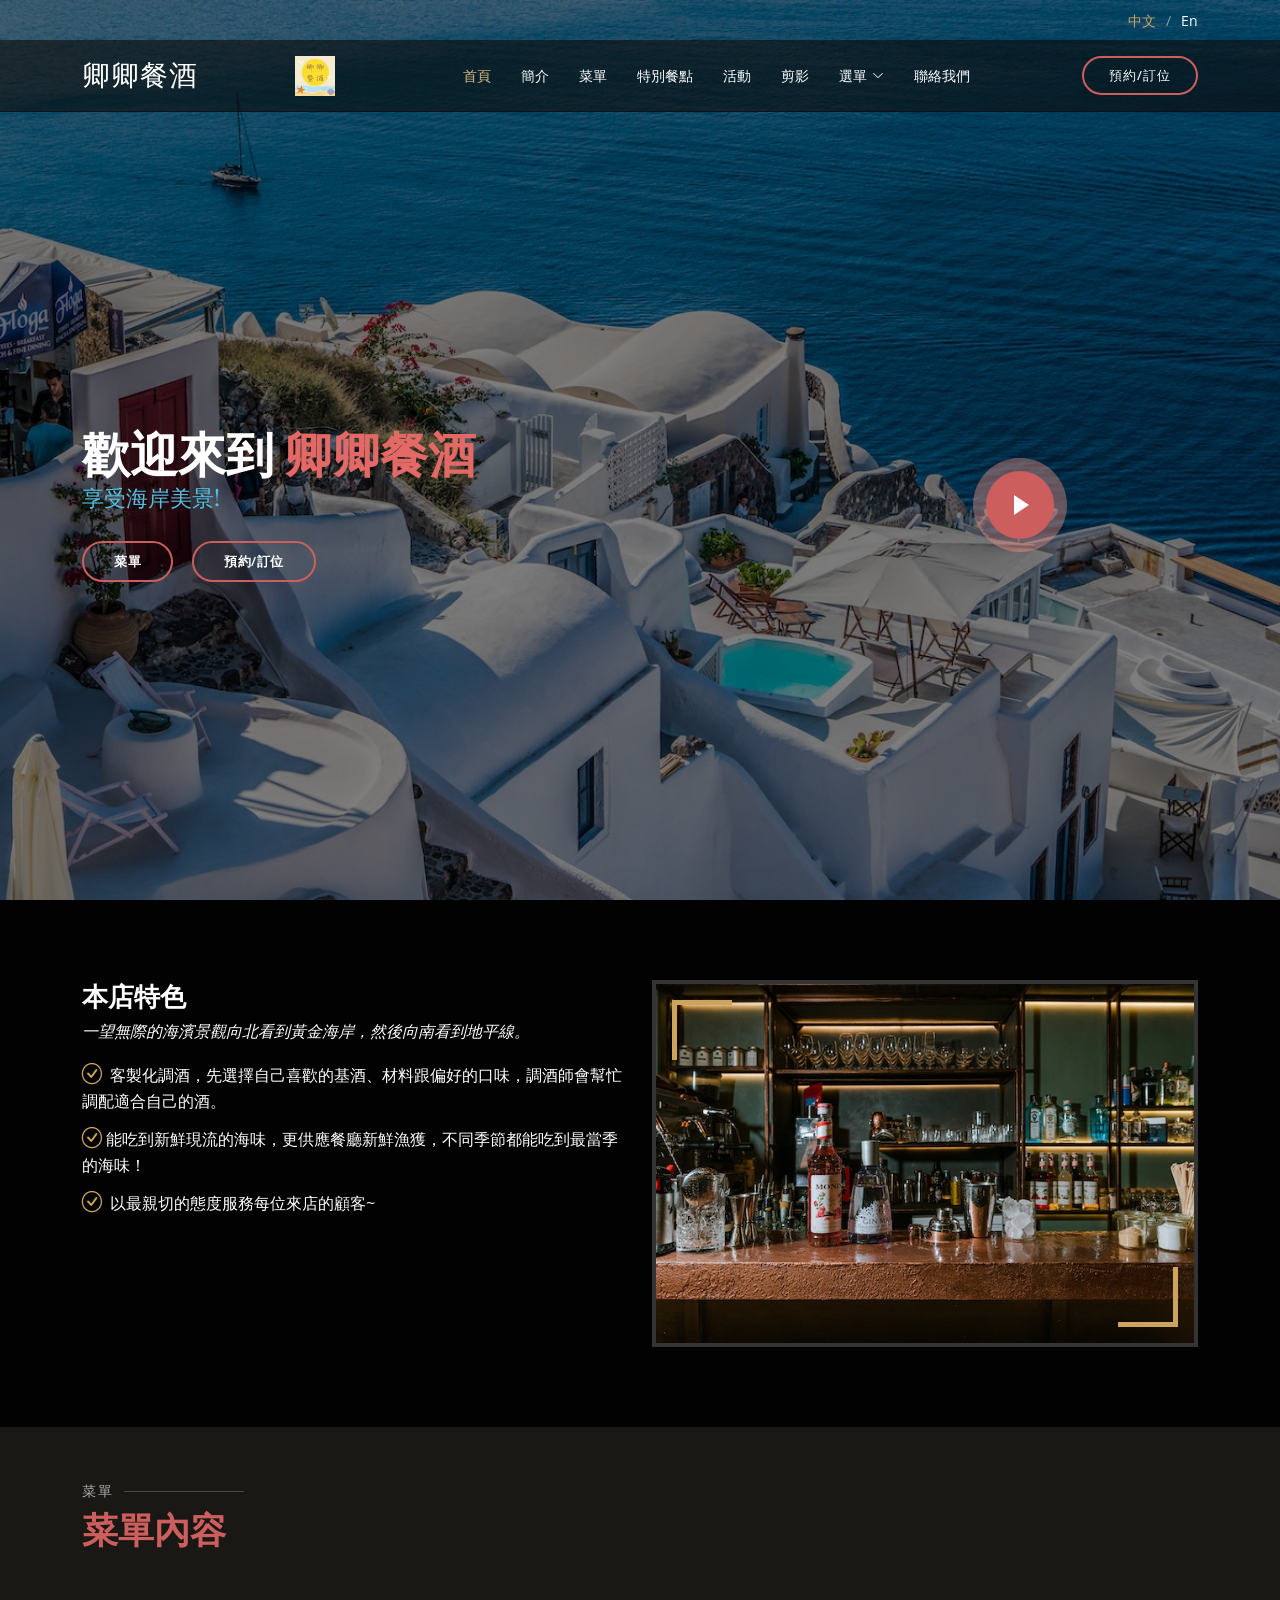
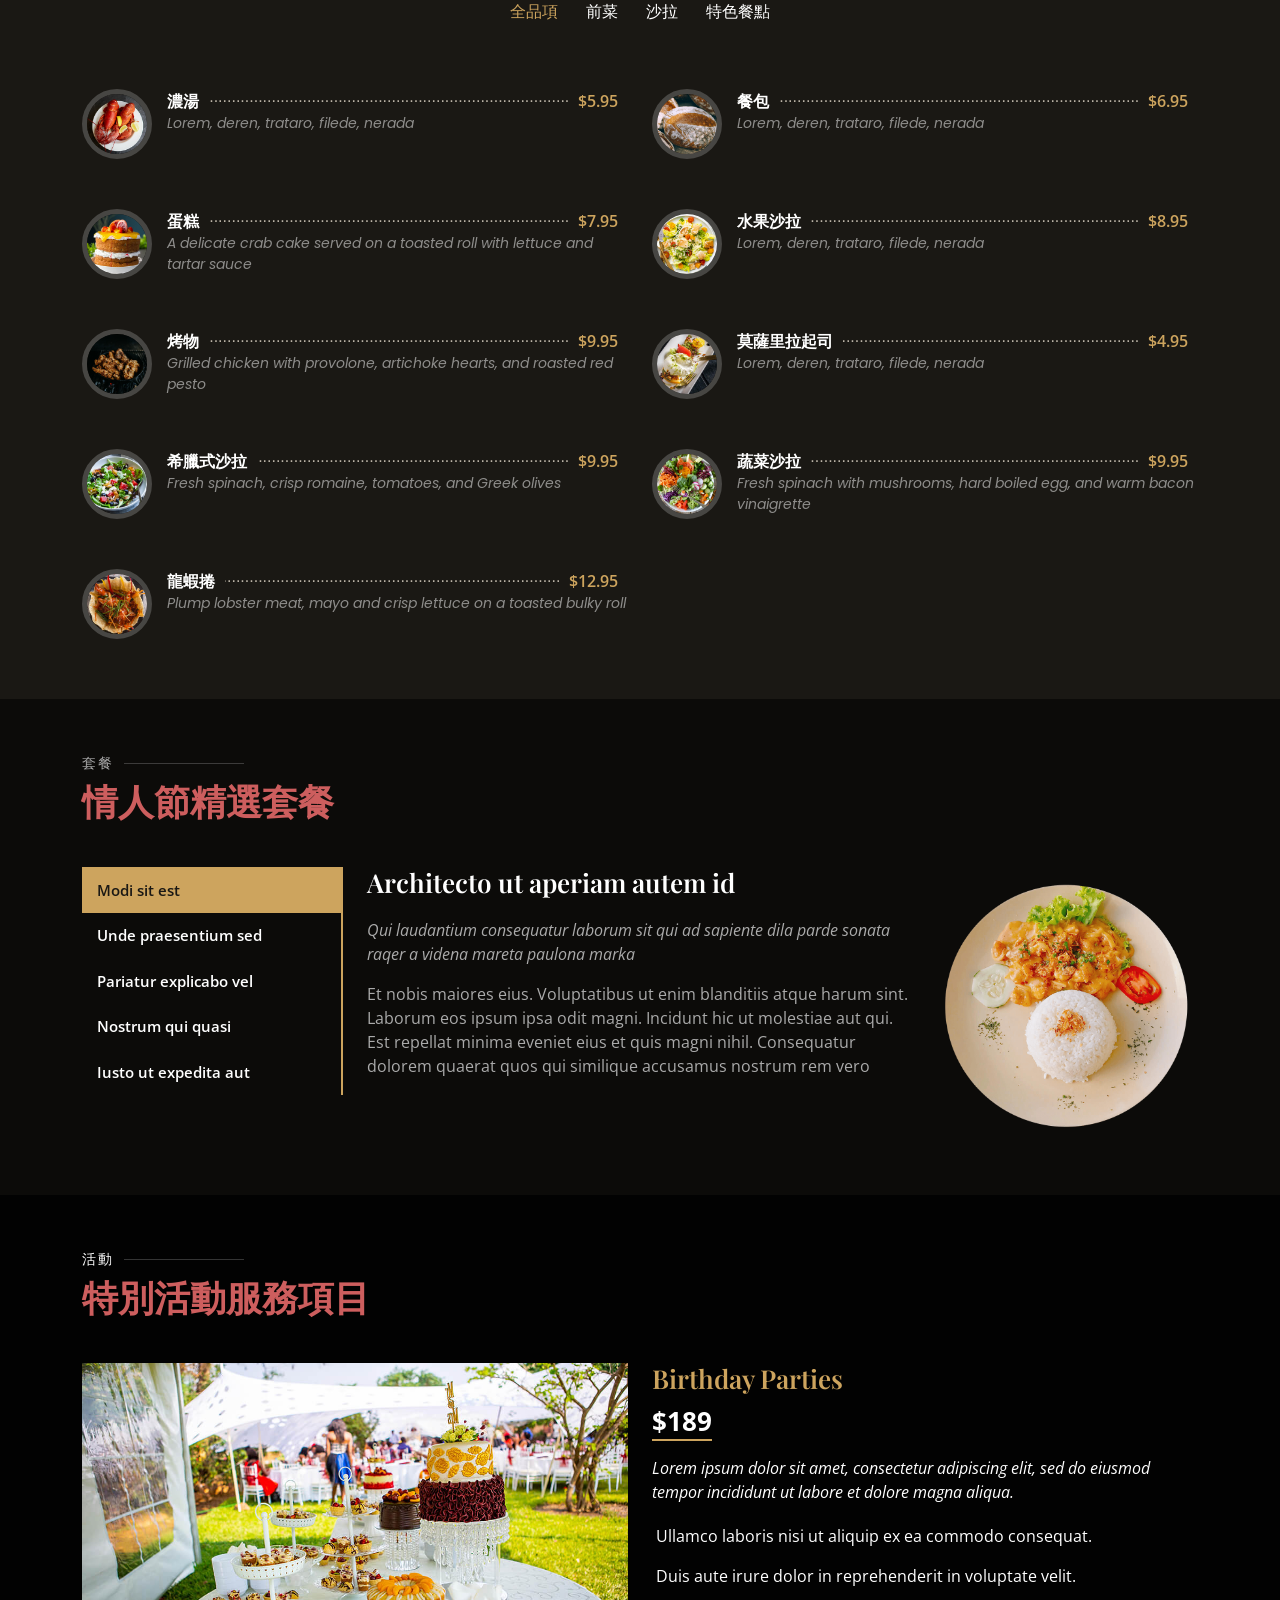
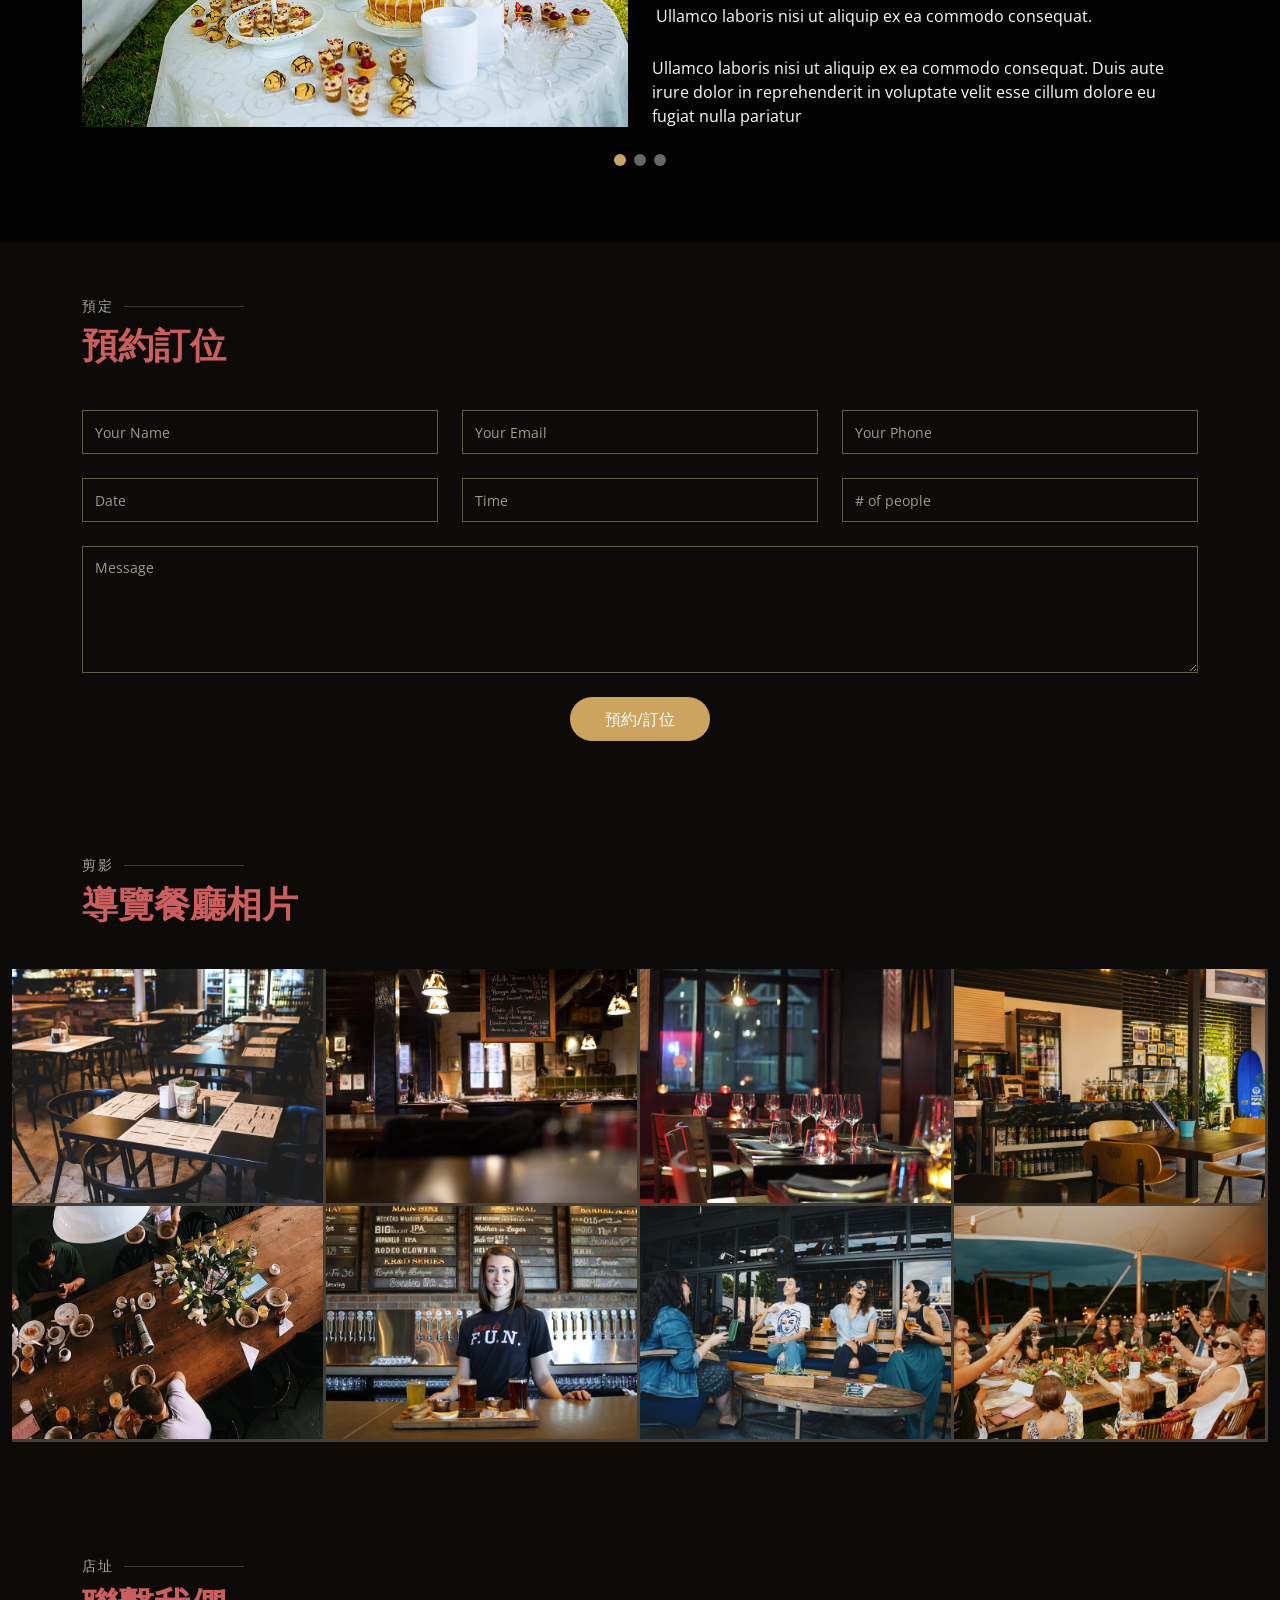
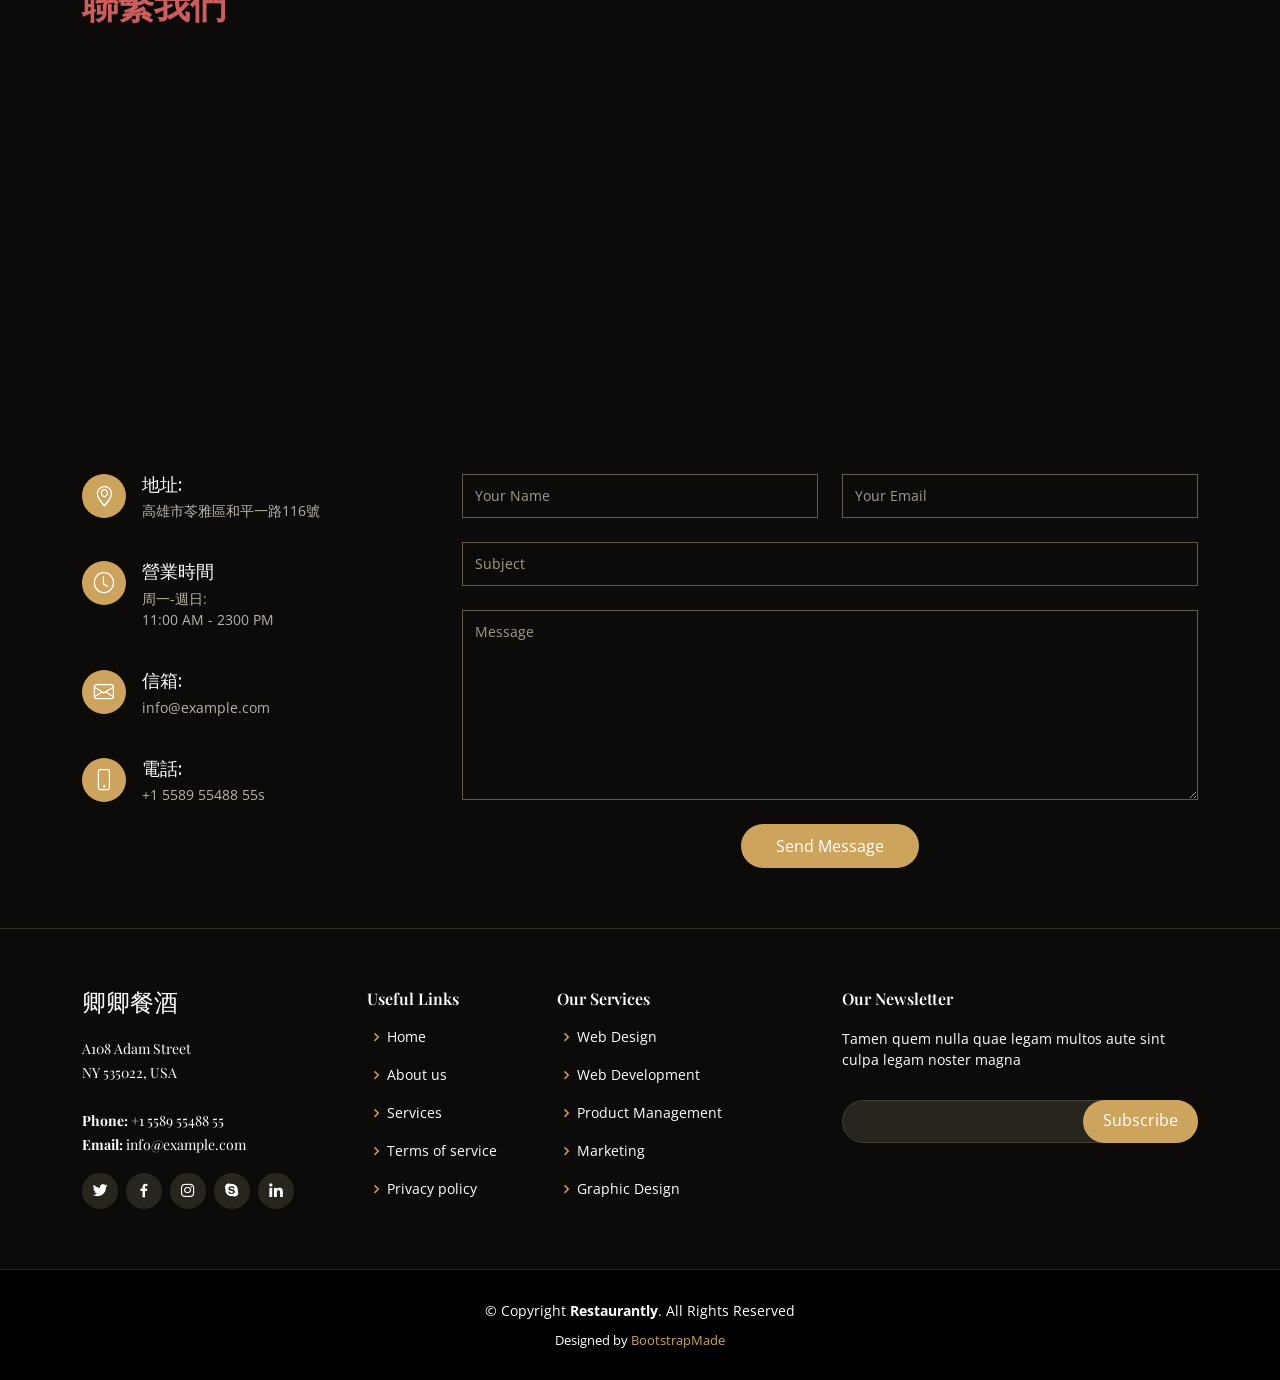
==== commit 9771e908: "0213" ====
--- a/index.html
+++ b/index.html
@@ -10,8 +10,8 @@
   <meta content="" name="keywords">
 
   <!-- Favicons -->
-  <link href="assets/img/logo去背.png" rel="icon">
-  <link href="assets/img/logo去背.png" rel="apple-touch-icon">
+  <link href="assets/img/Francesca M. Healy.png" rel="icon">
+  <link href="assets/img/Francesca M. Healy.png" rel="apple-touch-icon">
 
   <!-- Google Fonts -->
   <link href="https://fonts.googleapis.com/css?family=Open+Sans:300,300i,400,400i,600,600i,700,700i|Playfair+Display:ital,wght@0,400;0,500;0,600;0,700;1,400;1,500;1,600;1,700|Poppins:300,300i,400,400i,500,500i,600,600i,700,700i" rel="stylesheet">
@@ -57,7 +57,7 @@
 
       <h1 class="logo me-auto me-lg-0"><a href="index.html">卿卿餐酒</a></h1>
       <!-- Uncomment below if you prefer to use an image logo -->
-      <a href="index.html" class="logo me-auto me-lg-0"><img src="assets/img/logo1.png" alt="" class="img-fluid"></a>
+      <a href="index.html" class="logo me-auto me-lg-0"><img src="assets/img/Francesca M. Healy.png" alt="" class="img-fluid"></a>
 
       <nav id="navbar" class="navbar order-last order-lg-0">
         <ul>
@@ -69,8 +69,8 @@
           <li><a class="nav-link scrollto" href="#gallery">剪影</a></li>
           <li class="dropdown"><a href="#"><span>選單</span> <i class="bi bi-chevron-down"></i></a>
             <ul>
-              <li><a href="/blog/index.html">網誌</a></li>
-              <li class="dropdown"><a href="#"><span>Deep Drop Down</span> <i class="bi bi-chevron-right"></i></a>
+              <li><a href="/blog/blog_index.html">網誌</a></li>
+              
                 <ul>
                   <li><a href="#">Deep Drop Down 1</a></li>
                   <li><a href="#">Deep Drop Down 2</a></li>
@@ -98,7 +98,7 @@
     <div class="container position-relative text-center text-lg-start" data-aos="zoom-in" data-aos-delay="100">
       <div class="row">
         <div class="col-lg-8">
-          <h1>觀迎來到 <span>卿卿餐酒</span></h1>
+          <h1>歡迎來到 <span>卿卿餐酒</span></h1>
           <h2>享受海岸美景!</h2>
 
           <div class="btns">
@@ -174,7 +174,7 @@
           <div class="col-lg-6 menu-item filter-starters">
             <img src="assets/img/menu/lobster-bisque.jpg" class="menu-img" alt="">
             <div class="menu-content">
-              <a href="#">Lobster Bisque</a><span>$5.95</span>
+              <a href="#">濃湯</a><span>$5.95</span>
             </div>
             <div class="menu-ingredients">
               Lorem, deren, trataro, filede, nerada
@@ -184,7 +184,7 @@
           <div class="col-lg-6 menu-item filter-specialty">
             <img src="assets/img/menu/bread-barrel.jpg" class="menu-img" alt="">
             <div class="menu-content">
-              <a href="#">Bread Barrel</a><span>$6.95</span>
+              <a href="#">餐包</a><span>$6.95</span>
             </div>
             <div class="menu-ingredients">
               Lorem, deren, trataro, filede, nerada
@@ -194,7 +194,7 @@
           <div class="col-lg-6 menu-item filter-starters">
             <img src="assets/img/menu/cake.jpg" class="menu-img" alt="">
             <div class="menu-content">
-              <a href="#">Crab Cake</a><span>$7.95</span>
+              <a href="#">蛋糕</a><span>$7.95</span>
             </div>
             <div class="menu-ingredients">
               A delicate crab cake served on a toasted roll with lettuce and tartar sauce
@@ -204,7 +204,7 @@
           <div class="col-lg-6 menu-item filter-salads">
             <img src="assets/img/menu/caesar.jpg" class="menu-img" alt="">
             <div class="menu-content">
-              <a href="#">Caesar Selections</a><span>$8.95</span>
+              <a href="#">水果沙拉</a><span>$8.95</span>
             </div>
             <div class="menu-ingredients">
               Lorem, deren, trataro, filede, nerada
@@ -214,7 +214,7 @@
           <div class="col-lg-6 menu-item filter-specialty">
             <img src="assets/img/menu/tuscan-grilled.jpg" class="menu-img" alt="">
             <div class="menu-content">
-              <a href="#">Tuscan Grilled</a><span>$9.95</span>
+              <a href="#">烤物</a><span>$9.95</span>
             </div>
             <div class="menu-ingredients">
               Grilled chicken with provolone, artichoke hearts, and roasted red pesto
@@ -224,7 +224,7 @@
           <div class="col-lg-6 menu-item filter-starters">
             <img src="assets/img/menu/mozzarella.jpg" class="menu-img" alt="">
             <div class="menu-content">
-              <a href="#">Mozzarella Stick</a><span>$4.95</span>
+              <a href="#">莫薩里拉起司</a><span>$4.95</span>
             </div>
             <div class="menu-ingredients">
               Lorem, deren, trataro, filede, nerada
@@ -234,7 +234,7 @@
           <div class="col-lg-6 menu-item filter-salads">
             <img src="assets/img/menu/greek-salad.jpg" class="menu-img" alt="">
             <div class="menu-content">
-              <a href="#">Greek Salad</a><span>$9.95</span>
+              <a href="#">希臘式沙拉</a><span>$9.95</span>
             </div>
             <div class="menu-ingredients">
               Fresh spinach, crisp romaine, tomatoes, and Greek olives
@@ -244,7 +244,7 @@
           <div class="col-lg-6 menu-item filter-salads">
             <img src="assets/img/menu/spinach-salad.jpg" class="menu-img" alt="">
             <div class="menu-content">
-              <a href="#">Spinach Salad</a><span>$9.95</span>
+              <a href="#">蔬菜沙拉</a><span>$9.95</span>
             </div>
             <div class="menu-ingredients">
               Fresh spinach with mushrooms, hard boiled egg, and warm bacon vinaigrette
@@ -254,7 +254,7 @@
           <div class="col-lg-6 menu-item filter-specialty">
             <img src="assets/img/menu/lobster-roll.jpg" class="menu-img" alt="">
             <div class="menu-content">
-              <a href="#">Lobster Roll</a><span>$12.95</span>
+              <a href="#">龍蝦捲</a><span>$12.95</span>
             </div>
             <div class="menu-ingredients">
               Plump lobster meat, mayo and crisp lettuce on a toasted bulky roll
@@ -695,7 +695,7 @@
 
           <div class="col-lg-3 col-md-6">
             <div class="footer-info">
-              <h3>Restaurantly</h3>
+              <h3>卿卿餐酒</h3>
               <p>
                 A108 Adam Street <br>
                 NY 535022, USA<br><br>
